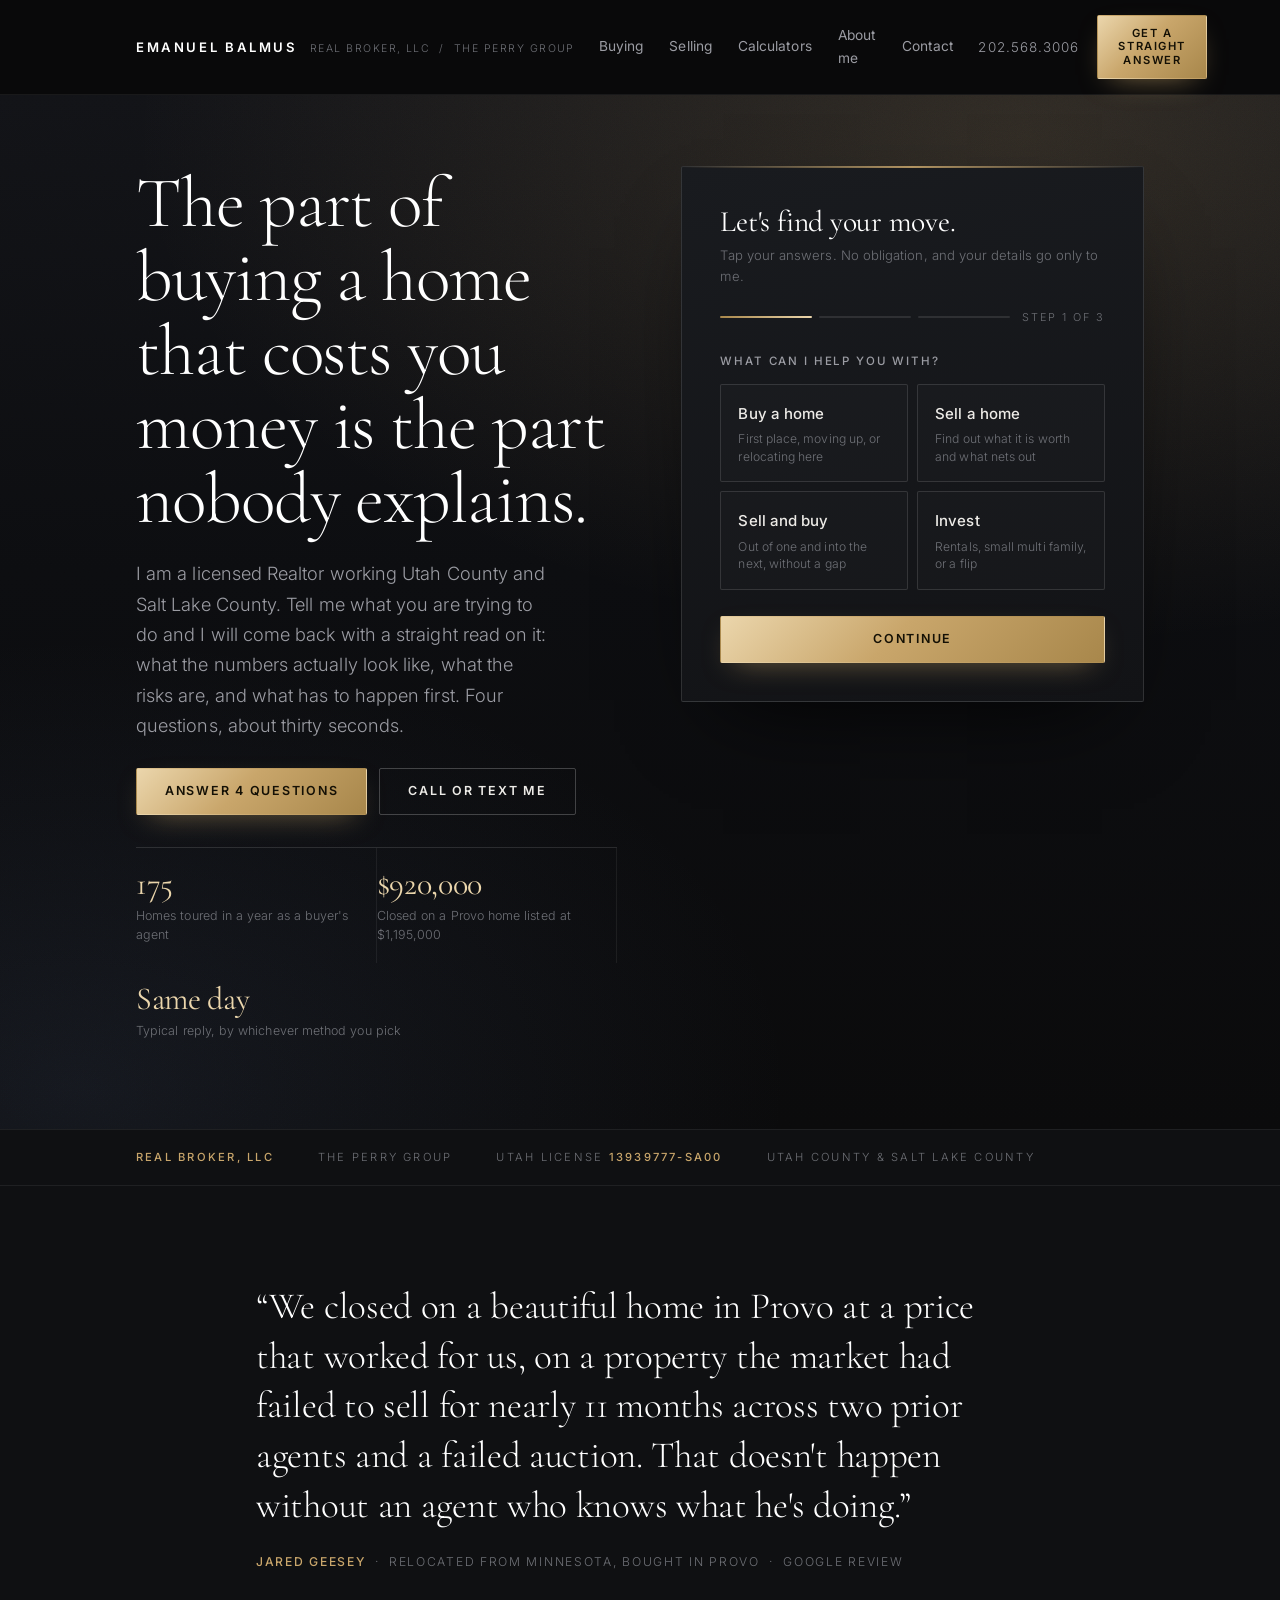
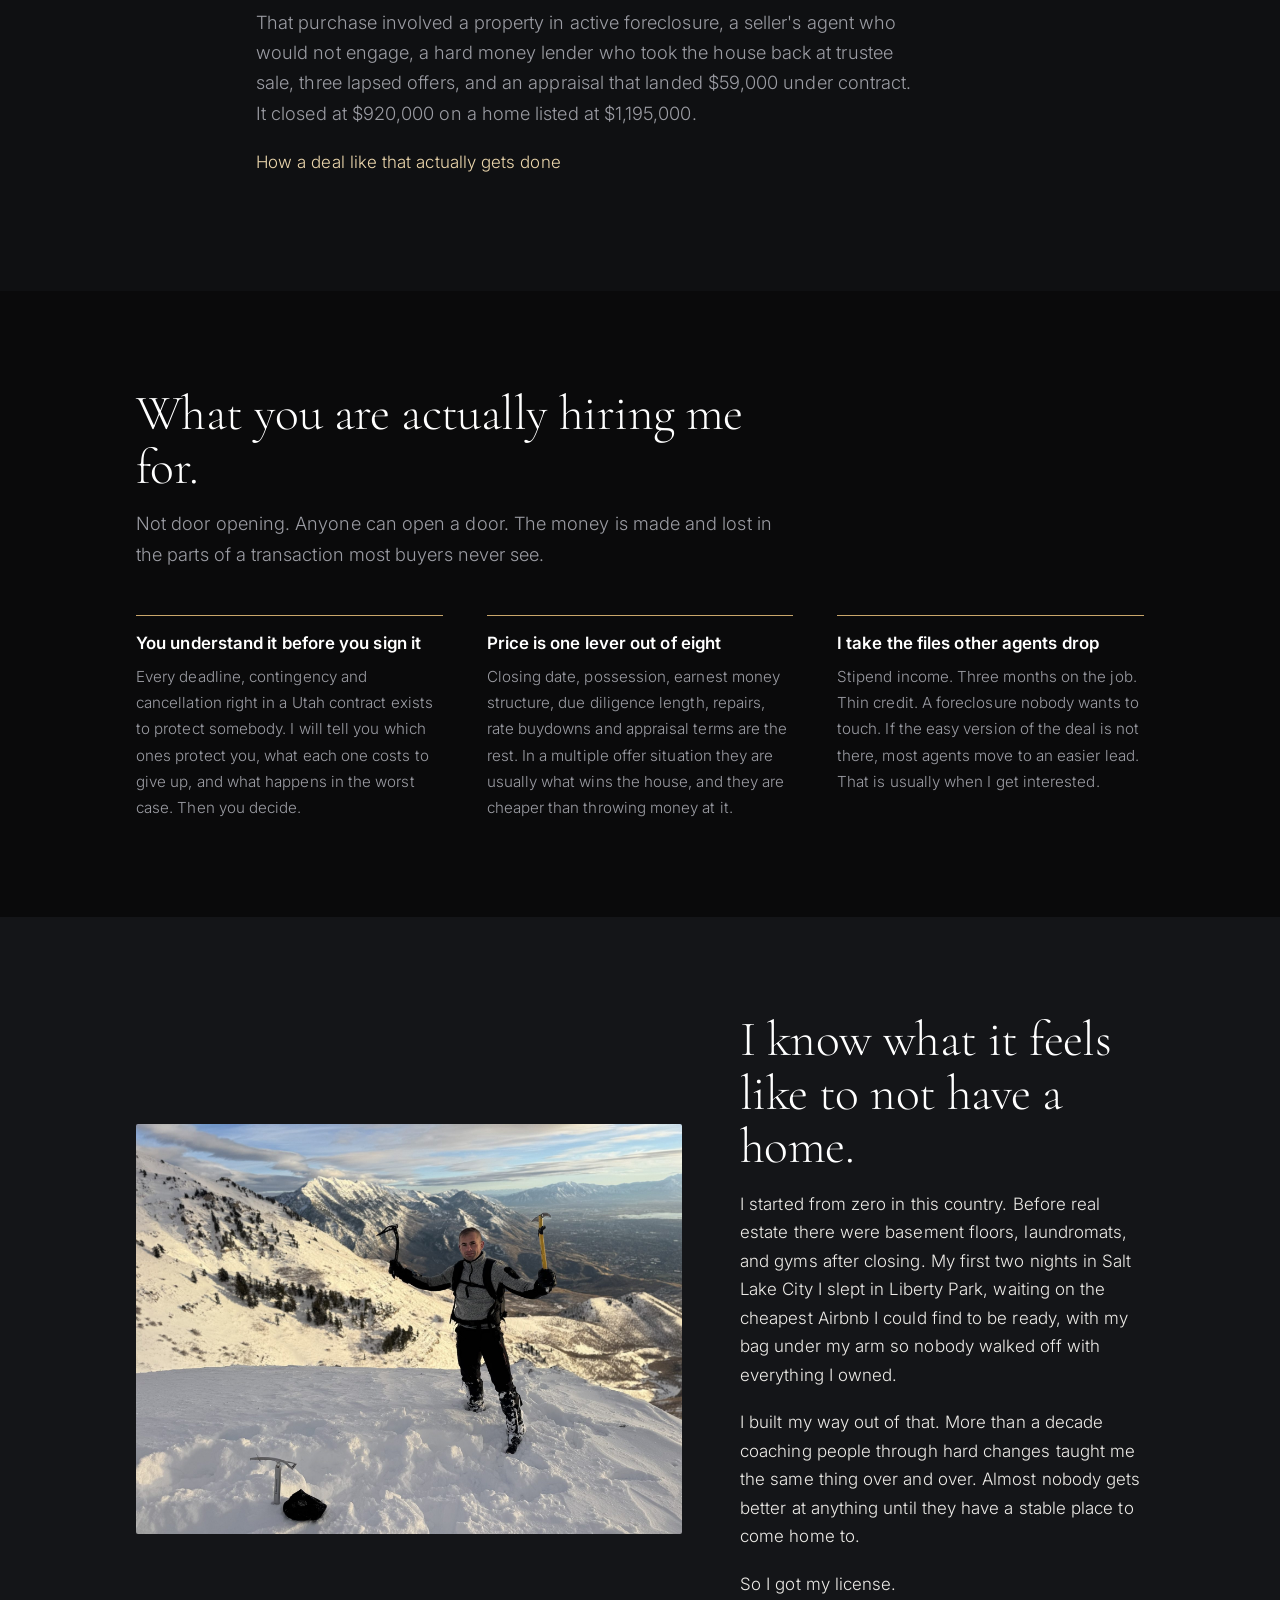
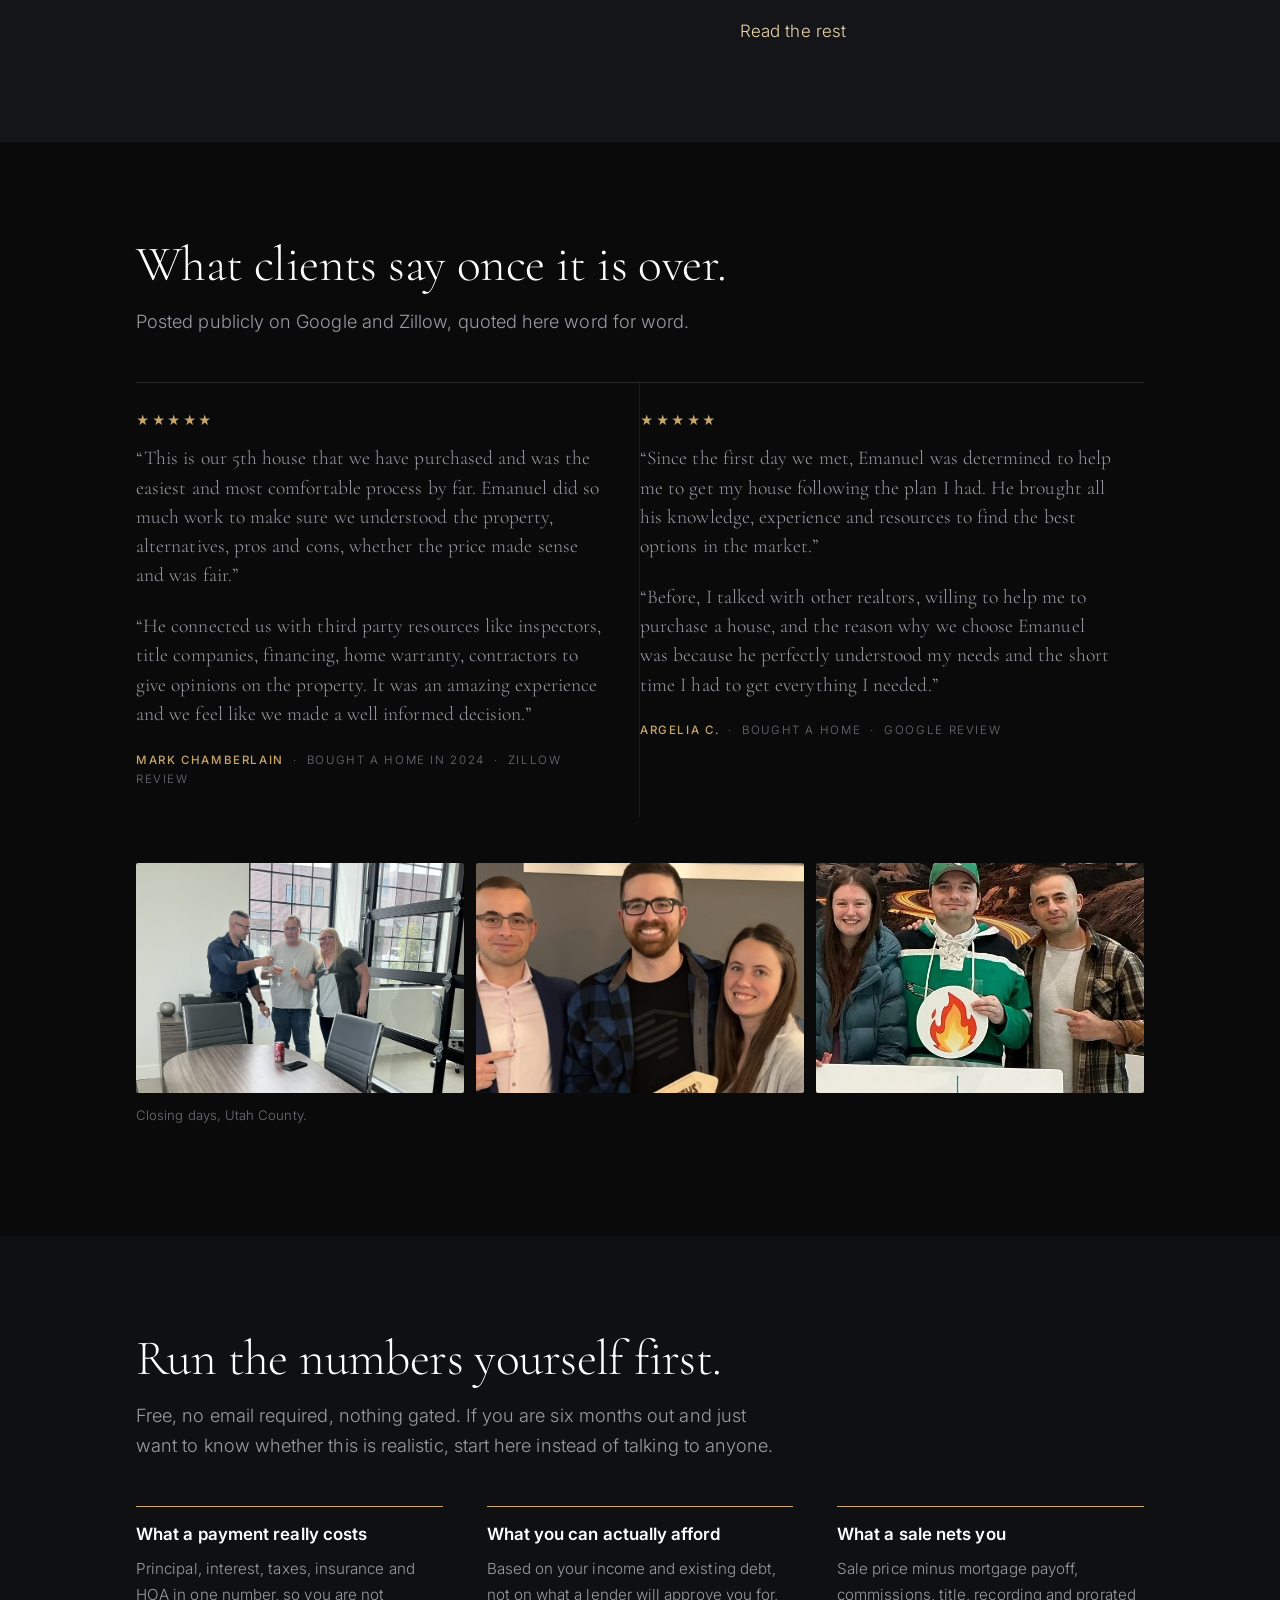
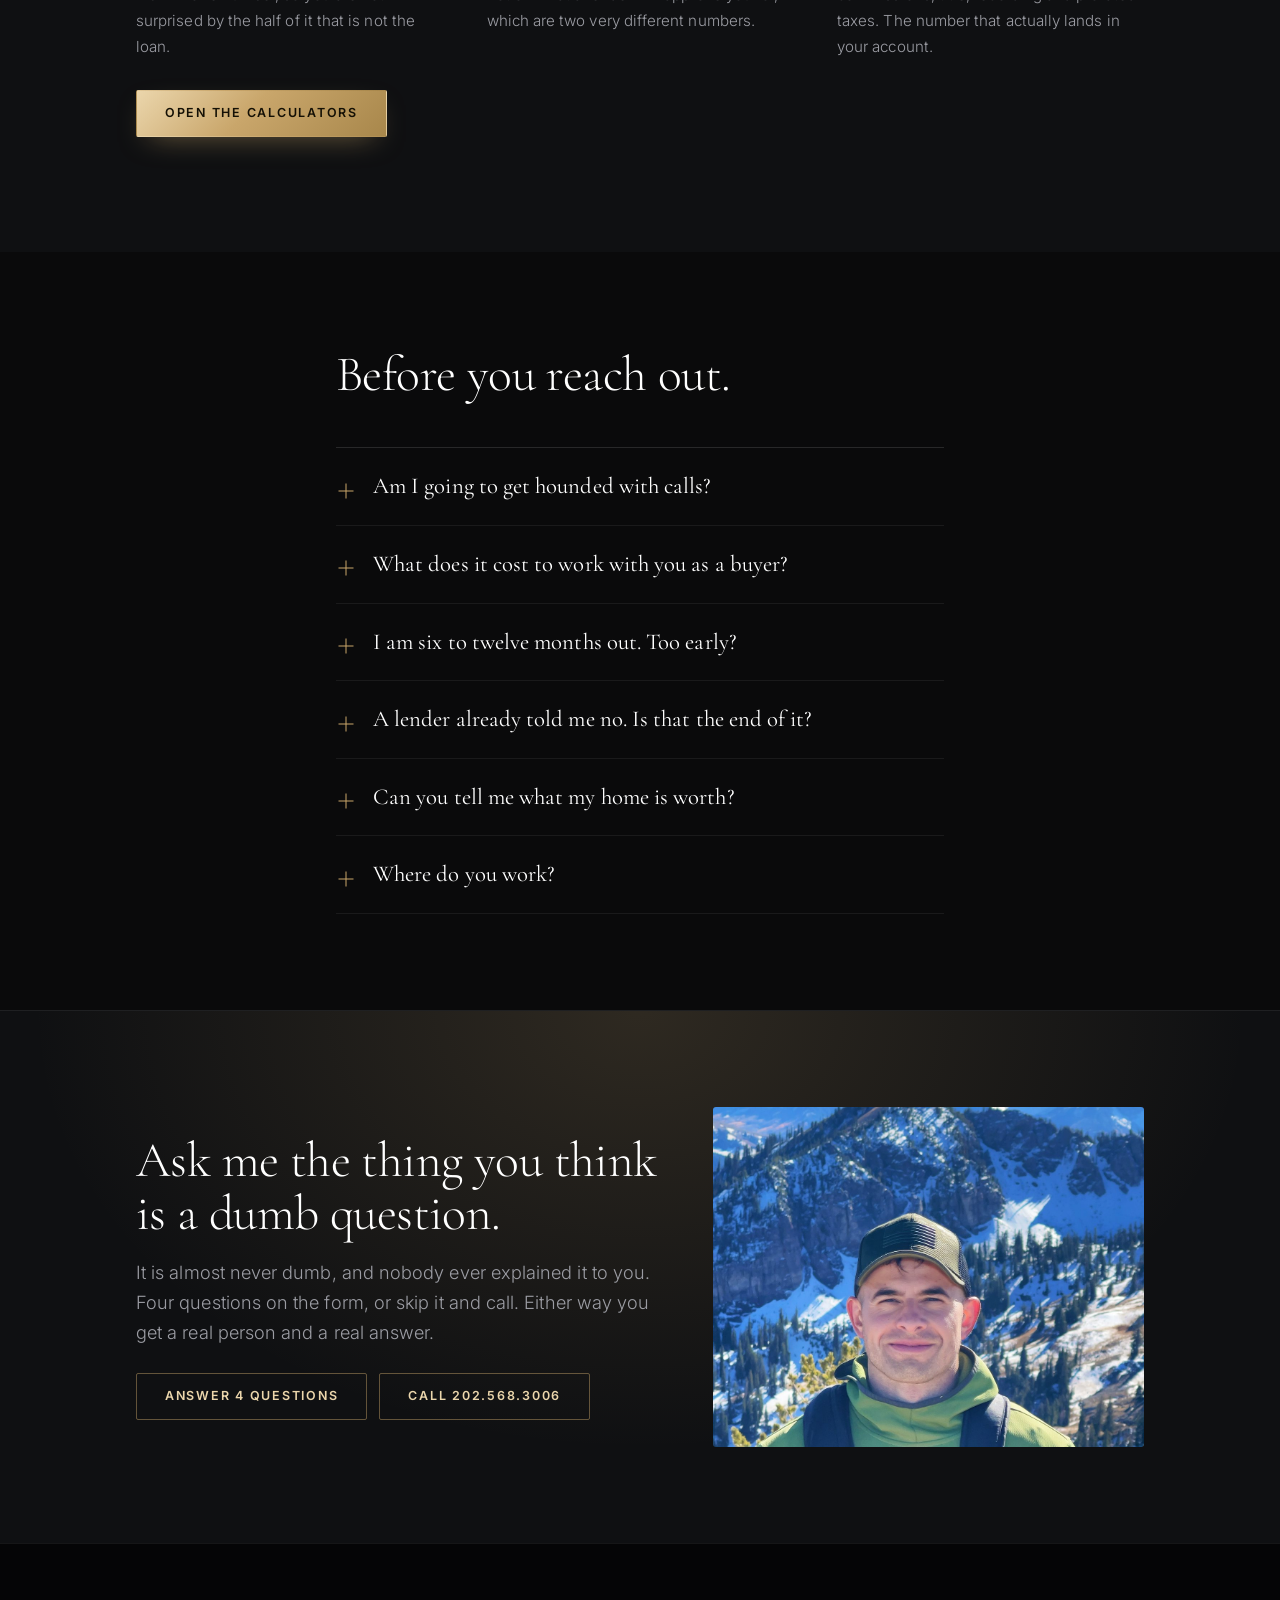
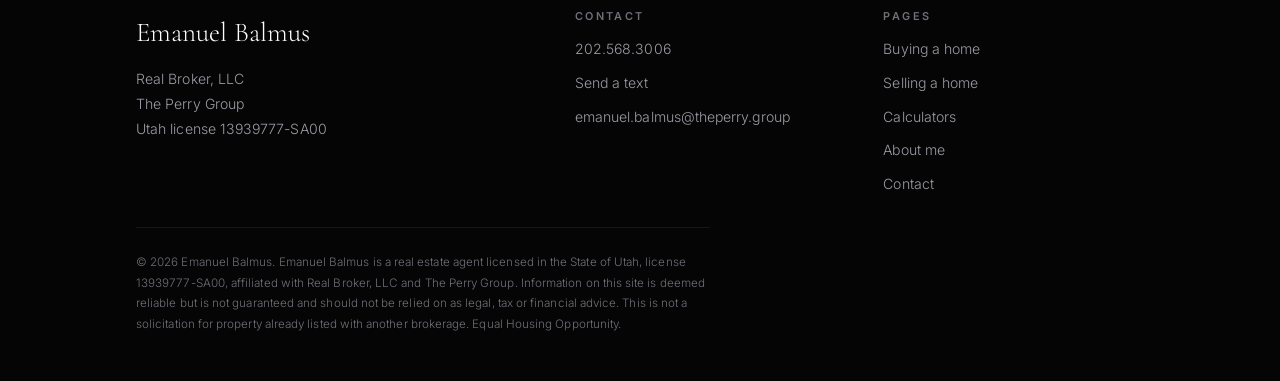
==== index.html @ 5cc8d737 "Add files via upload" ====
<!DOCTYPE html>
<html lang="en" class="no-js">
<head>
<meta charset="utf-8">
<meta name="viewport" content="width=device-width, initial-scale=1, viewport-fit=cover">
<title>Emanuel Balmus | Realtor in Utah County &amp; Salt Lake County</title>
<meta name="description" content="Emanuel Balmus is a licensed Utah Realtor with Real Broker, LLC and The Perry Group. Straight answers on what your move actually costs, before you commit to anything.">
<meta name="theme-color" content="#0A0A0B">
<meta name="robots" content="index, follow">

<meta property="og:type" content="website">
<meta property="og:title" content="Emanuel Balmus | Realtor in Utah County &amp; Salt Lake County">
<meta property="og:description" content="The part of buying a home that costs you money is the part nobody explains. Let's fix that first.">
<meta property="og:image" content="images/hero-wide.jpg">
<meta property="og:site_name" content="Emanuel Balmus, Real Broker LLC">

<link rel="preconnect" href="https://fonts.googleapis.com">
<link rel="preconnect" href="https://fonts.gstatic.com" crossorigin>
<link href="https://fonts.googleapis.com/css2?family=Cormorant+Garamond:wght@300;400;500;600&family=Inter:wght@300;400;500;600;700&display=swap" rel="stylesheet">
<link rel="stylesheet" href="assets/site.css">
<link rel="icon" href="data:image/svg+xml,%3Csvg xmlns='http://www.w3.org/2000/svg' viewBox='0 0 64 64'%3E%3Crect width='64' height='64' fill='%230A0A0B'/%3E%3Ctext x='32' y='44' font-family='Georgia,serif' font-size='32' fill='%23C9A66B' text-anchor='middle'%3EEB%3C/text%3E%3C/svg%3E">
</head>

<body>
<a class="skip" href="#main">Skip to content</a>

<!-- ============================ HEADER ============================ -->
<header class="site-head">
  <div class="wrap head-in">
    <a class="mark" href="index.html">
      <span class="mark-name">Emanuel Balmus</span>
      <span class="mark-sub">Real Broker, LLC &nbsp;/&nbsp; The Perry Group</span>
    </a>

    <nav class="nav-links" id="navLinks" aria-label="Main">
      <a href="buyers.html">Buying</a>
      <a href="sellers.html">Selling</a>
      <a href="tools.html">Calculators</a>
      <a href="story.html">About me</a>
      <a href="contact.html">Contact</a>
    </nav>

    <div class="head-cta">
      <a class="head-tel" href="tel:+12025683006">202.568.3006</a>
      <a class="btn btn-solid" href="#form">Get a straight answer</a>
      <button class="menu-btn" id="menuBtn" aria-expanded="false" aria-controls="navLinks">Menu</button>
    </div>
  </div>
</header>

<main id="main">

<!-- ============================ HERO ============================ -->
<section class="band hero">
  <div class="wrap hero-grid">

    <div class="hero-copy">
      <h1 class="d1">The part of buying a home that costs you money is the part nobody explains.</h1>
      <p class="lede">
        I am a licensed Realtor working Utah County and Salt Lake County. Tell me what you
        are trying to do and I will come back with a straight read on it: what the numbers
        actually look like, what the risks are, and what has to happen first. Four questions,
        about thirty seconds.
      </p>
      <div class="hero-actions">
        <a class="btn btn-solid" href="#form">Answer 4 questions</a>
        <a class="btn btn-line" href="tel:+12025683006">Call or text me</a>
      </div>

      <div class="facts">
        <div class="fact">
          <b>175</b>
          <span>Homes toured in a year as a buyer's agent</span>
        </div>
        <div class="fact">
          <b>$920,000</b>
          <span>Closed on a Provo home listed at $1,195,000</span>
        </div>
        <div class="fact">
          <b>Same day</b>
          <span>Typical reply, by whichever method you pick</span>
        </div>
      </div>
    </div>

    <!-- ============ LEAD FORM ============ -->
    <div class="formcard" id="formCard">
      <a id="form" style="position:relative;top:-90px;display:block;height:0;" aria-hidden="true"></a>

      <div class="done" id="formDone" role="status" aria-live="polite">
        <h2 class="d3">Got it. Talk soon.</h2>
        <p>Your answers are in my inbox. I will come back to you personally, usually the
          same day. If you want to move faster than that, call or text me right now.</p>
        <div class="done-links">
          <a class="btn btn-solid" href="tel:+12025683006">Call 202.568.3006</a>
          <a class="btn btn-line" href="sms:+12025683006">Send a text</a>
        </div>
      </div>

      <div class="live" id="formLive">
        <h2>Let's find your move.</h2>
        <p class="small">Tap your answers. No obligation, and your details go only to me.</p>

        <div class="prog" aria-hidden="true">
          <i class="on"></i><i></i><i></i>
          <span id="stepLabel">Step 1 of 3</span>
        </div>

        <form id="leadForm" action="https://formspree.io/f/myegqzlp" method="POST" novalidate>
          <input type="hidden" name="_subject" id="subjField" value="New website lead">
          <input type="text" name="_gotcha" class="hp" tabindex="-1" autocomplete="off" aria-hidden="true">
          <input type="hidden" name="Page Source" id="srcField" value="">
          <input type="hidden" name="Campaign" id="utmField" value="">

          <!-- STEP 1 -->
          <section class="step on" data-step="1" aria-label="Step 1, what you need">
            <div class="fgroup">
              <span class="flabel" id="lbl-intent">What can I help you with?</span>
              <div class="tiles" role="radiogroup" aria-labelledby="lbl-intent">
                <input type="radio" name="Looking To" id="i1" value="Buy a home" data-branch="buy" required>
                <label class="tile" for="i1"><b>Buy a home</b><span>First place, moving up, or relocating here</span></label>

                <input type="radio" name="Looking To" id="i2" value="Sell a home" data-branch="sell">
                <label class="tile" for="i2"><b>Sell a home</b><span>Find out what it is worth and what nets out</span></label>

                <input type="radio" name="Looking To" id="i3" value="Sell and buy" data-branch="buy sell">
                <label class="tile" for="i3"><b>Sell and buy</b><span>Out of one and into the next, without a gap</span></label>

                <input type="radio" name="Looking To" id="i4" value="Invest" data-branch="invest">
                <label class="tile" for="i4"><b>Invest</b><span>Rentals, small multi family, or a flip</span></label>
              </div>
              <p class="err" id="err1">Pick one so I know where to start.</p>
            </div>
            <div class="step-nav">
              <button type="button" class="btn btn-solid" data-next="2">Continue</button>
            </div>
          </section>

          <!-- STEP 2 -->
          <section class="step" data-step="2" aria-label="Step 2, details">

            <div class="branch" data-branch="buy">
              <p class="branch-head">Your purchase</p>
              <div class="fgroup">
                <span class="flabel" id="lbl-price">Price range you are shopping</span>
                <div class="chips" role="radiogroup" aria-labelledby="lbl-price">
                  <input type="radio" name="Price Range" id="p1" value="Under $450K"><label class="chip" for="p1">Under $450K</label>
                  <input type="radio" name="Price Range" id="p2" value="$450K to $650K"><label class="chip" for="p2">$450K to $650K</label>
                  <input type="radio" name="Price Range" id="p3" value="$650K to $900K"><label class="chip" for="p3">$650K to $900K</label>
                  <input type="radio" name="Price Range" id="p4" value="$900K to $1.3M"><label class="chip" for="p4">$900K to $1.3M</label>
                  <input type="radio" name="Price Range" id="p5" value="$1.3M plus"><label class="chip" for="p5">$1.3M and up</label>
                  <input type="radio" name="Price Range" id="p6" value="Still figuring it out"><label class="chip" for="p6">Still figuring it out</label>
                </div>
              </div>
              <div class="fgroup">
                <span class="flabel" id="lbl-area">Where are you looking? <span class="opt">(pick any)</span></span>
                <div class="chips" role="group" aria-labelledby="lbl-area">
                  <input type="checkbox" name="Areas" id="a1" value="Utah County"><label class="chip" for="a1">Utah County</label>
                  <input type="checkbox" name="Areas" id="a2" value="Salt Lake County"><label class="chip" for="a2">Salt Lake County</label>
                  <input type="checkbox" name="Areas" id="a3" value="Somewhere else in Utah"><label class="chip" for="a3">Elsewhere in Utah</label>
                  <input type="checkbox" name="Areas" id="a4" value="Relocating from out of state"><label class="chip" for="a4">Moving from out of state</label>
                  <input type="checkbox" name="Areas" id="a5" value="Open to suggestions"><label class="chip" for="a5">Open to suggestions</label>
                </div>
              </div>
              <div class="fgroup">
                <span class="flabel" id="lbl-fin">Where are you at with financing?</span>
                <div class="chips" role="radiogroup" aria-labelledby="lbl-fin">
                  <input type="radio" name="Financing" id="f1" value="Paying cash"><label class="chip" for="f1">Paying cash</label>
                  <input type="radio" name="Financing" id="f2" value="Pre-approved"><label class="chip" for="f2">Pre-approved</label>
                  <input type="radio" name="Financing" id="f3" value="Talking to a lender"><label class="chip" for="f3">Talking to a lender</label>
                  <input type="radio" name="Financing" id="f4" value="Need a lender introduction"><label class="chip" for="f4">Need a lender intro</label>
                  <input type="radio" name="Financing" id="f5" value="Been turned down before"><label class="chip" for="f5">Been turned down before</label>
                  <input type="radio" name="Financing" id="f6" value="Just starting to look"><label class="chip" for="f6">Just starting</label>
                </div>
              </div>
            </div>

            <div class="branch" data-branch="sell">
              <p class="branch-head">Your sale</p>
              <div class="fgroup">
                <span class="flabel" id="lbl-sarea">Where is the property?</span>
                <div class="chips" role="radiogroup" aria-labelledby="lbl-sarea">
                  <input type="radio" name="Property Area" id="s1" value="Utah County"><label class="chip" for="s1">Utah County</label>
                  <input type="radio" name="Property Area" id="s2" value="Salt Lake County"><label class="chip" for="s2">Salt Lake County</label>
                  <input type="radio" name="Property Area" id="s3" value="Somewhere else in Utah"><label class="chip" for="s3">Elsewhere in Utah</label>
                </div>
              </div>
              <div class="fgroup">
                <span class="flabel" id="lbl-type">Property type</span>
                <div class="chips" role="radiogroup" aria-labelledby="lbl-type">
                  <input type="radio" name="Property Type" id="t1" value="Single family"><label class="chip" for="t1">Single family</label>
                  <input type="radio" name="Property Type" id="t2" value="Townhome"><label class="chip" for="t2">Townhome</label>
                  <input type="radio" name="Property Type" id="t3" value="Condo"><label class="chip" for="t3">Condo</label>
                  <input type="radio" name="Property Type" id="t4" value="Multi family"><label class="chip" for="t4">Multi family</label>
                  <input type="radio" name="Property Type" id="t5" value="Land"><label class="chip" for="t5">Land</label>
                </div>
              </div>
              <div class="fgroup">
                <label class="flabel" for="addr">Street address <span class="opt">(optional, gets you a far more accurate number)</span></label>
                <input class="inp" type="text" id="addr" name="Property Address" placeholder="123 E Center St, Provo, UT" autocomplete="street-address">
              </div>
            </div>

            <div class="branch" data-branch="invest">
              <p class="branch-head">Your criteria</p>
              <div class="fgroup">
                <span class="flabel" id="lbl-strat">What kind of deal are you after?</span>
                <div class="chips" role="radiogroup" aria-labelledby="lbl-strat">
                  <input type="radio" name="Strategy" id="v1" value="Long term rental"><label class="chip" for="v1">Long term rental</label>
                  <input type="radio" name="Strategy" id="v2" value="Short term rental"><label class="chip" for="v2">Short term rental</label>
                  <input type="radio" name="Strategy" id="v3" value="Small multi family"><label class="chip" for="v3">Small multi family</label>
                  <input type="radio" name="Strategy" id="v4" value="Fix and flip"><label class="chip" for="v4">Fix and flip</label>
                  <input type="radio" name="Strategy" id="v5" value="House hack"><label class="chip" for="v5">House hack</label>
                  <input type="radio" name="Strategy" id="v6" value="Open to the right numbers"><label class="chip" for="v6">Open to the numbers</label>
                </div>
              </div>
              <div class="fgroup">
                <span class="flabel" id="lbl-cap">Capital you are working with</span>
                <div class="chips" role="radiogroup" aria-labelledby="lbl-cap">
                  <input type="radio" name="Capital" id="c1" value="Under $100K"><label class="chip" for="c1">Under $100K</label>
                  <input type="radio" name="Capital" id="c2" value="$100K to $250K"><label class="chip" for="c2">$100K to $250K</label>
                  <input type="radio" name="Capital" id="c3" value="$250K to $500K"><label class="chip" for="c3">$250K to $500K</label>
                  <input type="radio" name="Capital" id="c4" value="$500K plus"><label class="chip" for="c4">$500K and up</label>
                  <input type="radio" name="Capital" id="c5" value="Prefer to discuss"><label class="chip" for="c5">Prefer to discuss</label>
                </div>
              </div>
            </div>

            <div class="fgroup">
              <span class="flabel" id="lbl-time">How soon do you want this done?</span>
              <div class="chips" role="radiogroup" aria-labelledby="lbl-time">
                <input type="radio" name="Timeline" id="w1" value="ASAP, next 30 days"><label class="chip" for="w1">As soon as possible</label>
                <input type="radio" name="Timeline" id="w2" value="1 to 3 months"><label class="chip" for="w2">1 to 3 months</label>
                <input type="radio" name="Timeline" id="w3" value="3 to 6 months"><label class="chip" for="w3">3 to 6 months</label>
                <input type="radio" name="Timeline" id="w4" value="6 to 12 months"><label class="chip" for="w4">6 to 12 months</label>
                <input type="radio" name="Timeline" id="w5" value="Just researching for now"><label class="chip" for="w5">Just researching</label>
              </div>
              <p class="err" id="err2">Give me a rough timeline so I send the right thing.</p>
            </div>

            <div class="step-nav">
              <button type="button" class="back" data-back="1">Back</button>
              <button type="button" class="btn btn-solid" data-next="3">Continue</button>
            </div>
          </section>

          <!-- STEP 3 -->
          <section class="step" data-step="3" aria-label="Step 3, how to reach you">
            <div class="fgroup">
              <div class="grid2">
                <div>
                  <label class="flabel" for="fname">First name</label>
                  <input class="inp" type="text" id="fname" name="First Name" autocomplete="given-name" required>
                </div>
                <div>
                  <label class="flabel" for="lname">Last name</label>
                  <input class="inp" type="text" id="lname" name="Last Name" autocomplete="family-name">
                </div>
              </div>
            </div>
            <div class="fgroup">
              <div class="grid2">
                <div>
                  <label class="flabel" for="phone">Phone</label>
                  <input class="inp" type="tel" id="phone" name="Phone" placeholder="(801) 555-0134" autocomplete="tel" inputmode="tel" required>
                </div>
                <div>
                  <label class="flabel" for="email">Email</label>
                  <input class="inp" type="email" id="email" name="Email" placeholder="you@email.com" autocomplete="email" inputmode="email" required>
                </div>
              </div>
              <p class="err" id="err3">I need a name, a working phone number, and a valid email.</p>
            </div>
            <div class="fgroup">
              <span class="flabel" id="lbl-reach">Best way to reach you</span>
              <div class="chips" role="radiogroup" aria-labelledby="lbl-reach">
                <input type="radio" name="Best Contact Method" id="r1" value="Text" checked><label class="chip" for="r1">Text</label>
                <input type="radio" name="Best Contact Method" id="r2" value="Call"><label class="chip" for="r2">Call</label>
                <input type="radio" name="Best Contact Method" id="r3" value="Email"><label class="chip" for="r3">Email</label>
              </div>
            </div>
            <div class="fgroup">
              <label class="flabel" for="notes">Anything I should know? <span class="opt">(optional)</span></label>
              <textarea class="inp" id="notes" name="Notes" rows="3" placeholder="Lease ends in October, need a yard for two dogs, been turned down by two lenders already..."></textarea>
            </div>
            <div class="step-nav">
              <button type="button" class="back" data-back="2">Back</button>
              <button type="submit" class="btn btn-solid" id="submitBtn">Send it over</button>
            </div>
            <p class="err" id="errSend">That did not send. Please call or text 202.568.3006 and I will take care of it.</p>
            <p class="fineprint">Your information comes straight to me. I do not sell it, share it, or
              add you to a drip campaign you did not ask for.</p>
          </section>
        </form>
      </div>
    </div>

  </div>
</section>

<!-- ============================ CREDENTIAL STRIP ============================ -->
<div class="strip">
  <div class="wrap strip-in">
    <span><b>Real Broker, LLC</b></span>
    <span>The Perry Group</span>
    <span>Utah license <b>13939777-SA00</b></span>
    <span>Utah County &amp; Salt Lake County</span>
  </div>
</div>

<!-- ============================ LEAD REVIEW ============================ -->
<section class="band band-wash">
  <div class="wrap pull">
    <blockquote>
      “We closed on a beautiful home in Provo at a price that worked for us, on a property
      the market had failed to sell for nearly 11 months across two prior agents and a failed
      auction. That doesn't happen without an agent who knows what he's doing.”
    </blockquote>
    <cite>
      <b>Jared Geesey</b> &nbsp;·&nbsp; relocated from Minnesota, bought in Provo &nbsp;·&nbsp; Google review
    </cite>

    <p class="lede" style="margin-top:34px;max-width:60ch">
      That purchase involved a property in active foreclosure, a seller's agent who would not
      engage, a hard money lender who took the house back at trustee sale, three lapsed offers,
      and an appraisal that landed $59,000 under contract. It closed at $920,000 on a home
      listed at $1,195,000.
    </p>
    <p><a href="buyers.html">How a deal like that actually gets done</a></p>
  </div>
</section>

<!-- ============================ WHAT I DO ============================ -->
<section class="band">
  <div class="wrap">
    <div class="sec-head">
      <h2 class="d2">What you are actually hiring me for.</h2>
      <p class="lede">Not door opening. Anyone can open a door. The money is made and lost in the
        parts of a transaction most buyers never see.</p>
    </div>

    <div class="cols">
      <div class="col col-rule">
        <h3>You understand it before you sign it</h3>
        <p>Every deadline, contingency and cancellation right in a Utah contract exists to protect
          somebody. I will tell you which ones protect you, what each one costs to give up, and
          what happens in the worst case. Then you decide.</p>
      </div>
      <div class="col col-rule">
        <h3>Price is one lever out of eight</h3>
        <p>Closing date, possession, earnest money structure, due diligence length, repairs,
          rate buydowns and appraisal terms are the rest. In a multiple offer situation they are
          usually what wins the house, and they are cheaper than throwing money at it.</p>
      </div>
      <div class="col col-rule">
        <h3>I take the files other agents drop</h3>
        <p>Stipend income. Three months on the job. Thin credit. A foreclosure nobody wants to
          touch. If the easy version of the deal is not there, most agents move to an easier
          lead. That is usually when I get interested.</p>
      </div>
    </div>
  </div>
</section>

<!-- ============================ STORY TEASER ============================ -->
<section class="band band-paper2">
  <div class="wrap split split-wide">
    <img src="images/summit.jpg" width="2000" height="1500"
         alt="Emanuel Balmus on a snow covered summit above the Salt Lake Valley at sunrise">
    <div>
      <h2 class="d2" style="margin-bottom:16px">I know what it feels like to not have a home.</h2>
      <p>I started from zero in this country. Before real estate there were basement floors,
        laundromats, and gyms after closing. My first two nights in Salt Lake City I slept in
        Liberty Park, waiting on the cheapest Airbnb I could find to be ready, with my bag under
        my arm so nobody walked off with everything I owned.</p>
      <p>I built my way out of that. More than a decade coaching people through hard changes taught
        me the same thing over and over. Almost nobody gets better at anything until they have a
        stable place to come home to.</p>
      <p>So I got my license.</p>
      <p style="margin-bottom:0"><a href="story.html">Read the rest</a></p>
    </div>
  </div>
</section>

<!-- ============================ MORE REVIEWS ============================ -->
<section class="band">
  <div class="wrap">
    <div class="sec-head">
      <h2 class="d2">What clients say once it is over.</h2>
      <p class="lede">Posted publicly on Google and Zillow, quoted here word for word.</p>
    </div>

    <div class="reviews">
      <div class="review">
        <p class="stars" aria-label="Five out of five">★★★★★</p>
        <p>“This is our 5th house that we have purchased and was the easiest and most comfortable
          process by far. Emanuel did so much work to make sure we understood the property,
          alternatives, pros and cons, whether the price made sense and was fair.”</p>
        <p>“He connected us with third party resources like inspectors, title companies, financing,
          home warranty, contractors to give opinions on the property. It was an amazing experience
          and we feel like we made a well informed decision.”</p>
        <cite><b>Mark Chamberlain</b> &nbsp;·&nbsp; bought a home in 2024 &nbsp;·&nbsp; Zillow review</cite>
      </div>

      <div class="review">
        <p class="stars" aria-label="Five out of five">★★★★★</p>
        <p>“Since the first day we met, Emanuel was determined to help me to get my house following
          the plan I had. He brought all his knowledge, experience and resources to find the best
          options in the market.”</p>
        <p>“Before, I talked with other realtors, willing to help me to purchase a house, and the
          reason why we choose Emanuel was because he perfectly understood my needs and the short
          time I had to get everything I needed.”</p>
        <cite><b>Argelia C.</b> &nbsp;·&nbsp; bought a home &nbsp;·&nbsp; Google review</cite>
      </div>
    </div>

    <div class="photo-row" style="margin-top:46px">
      <figure>
        <img src="images/closing-toast.jpg" width="1600" height="1650"
             alt="Emanuel toasting with two clients at a closing table">
      </figure>
      <figure>
        <img src="images/closing-c.jpg" width="1400" height="622"
             alt="Emanuel with a couple on their closing day">
      </figure>
      <figure>
        <img src="images/closing-a.jpg" width="1200" height="528"
             alt="Emanuel with two clients celebrating a new home">
      </figure>
    </div>
    <p class="small" style="margin-top:12px">Closing days, Utah County.</p>
  </div>
</section>

<!-- ============================ TOOLS ============================ -->
<section class="band band-wash">
  <div class="wrap">
    <div class="sec-head">
      <h2 class="d2">Run the numbers yourself first.</h2>
      <p class="lede">Free, no email required, nothing gated. If you are six months out and just
        want to know whether this is realistic, start here instead of talking to anyone.</p>
    </div>
    <div class="cols">
      <div class="col col-rule">
        <h3>What a payment really costs</h3>
        <p>Principal, interest, taxes, insurance and HOA in one number, so you are not surprised
          by the half of it that is not the loan.</p>
      </div>
      <div class="col col-rule">
        <h3>What you can actually afford</h3>
        <p>Based on your income and existing debt, not on what a lender will approve you for,
          which are two very different numbers.</p>
      </div>
      <div class="col col-rule">
        <h3>What a sale nets you</h3>
        <p>Sale price minus mortgage payoff, commissions, title, recording and prorated taxes.
          The number that actually lands in your account.</p>
      </div>
    </div>
    <p style="margin-top:30px"><a class="btn btn-solid" href="tools.html">Open the calculators</a></p>
  </div>
</section>

<!-- ============================ FAQ ============================ -->
<section class="band">
  <div class="wrap narrow">
    <div class="sec-head">
      <h2 class="d2">Before you reach out.</h2>
    </div>

    <div class="discl">
      <details>
        <summary><span class="sign" aria-hidden="true"></span>Am I going to get hounded with calls?</summary>
        <div class="answer">
          <p>No. You tell me how you want to be contacted and I use that. One good conversation
            beats fifteen bad ones, and if the timing is not right I will say so and check back
            when you ask me to.</p>
        </div>
      </details>
      <details>
        <summary><span class="sign" aria-hidden="true"></span>What does it cost to work with you as a buyer?</summary>
        <div class="answer">
          <p>We go over compensation in writing before you tour a single home, so nothing is a
            surprise later. In many cases the seller side contributes toward it. I will walk you
            through exactly how it works for your situation before you commit to anything.</p>
        </div>
      </details>
      <details>
        <summary><span class="sign" aria-hidden="true"></span>I am six to twelve months out. Too early?</summary>
        <div class="answer">
          <p>That is the best time to start. The people who do well here are the ones who prepped
            early: credit cleaned up, lender conversation had, alerts running, and a clear idea of
            what they are looking for before anything good hits the market.</p>
          <p>Reach out now and coast later. There is nothing to buy and nothing to sign.</p>
        </div>
      </details>
      <details>
        <summary><span class="sign" aria-hidden="true"></span>A lender already told me no. Is that the end of it?</summary>
        <div class="answer">
          <p>Not always. I have had clients turned down by a credit union, a national lender, a
            local lender and several investors who still closed, because somebody was finally
            willing to underwrite the whole picture instead of one line on a form.</p>
          <p>Sometimes the answer really is not yet, and I will tell you that plainly rather than
            waste your time. But one no is not the same as the answer.</p>
        </div>
      </details>
      <details>
        <summary><span class="sign" aria-hidden="true"></span>Can you tell me what my home is worth?</summary>
        <div class="answer">
          <p>Yes, and not a Zestimate. I will pull the real comparable sales, factor in your
            finishes and location, and give you a realistic range plus what you would actually
            net after costs. No charge, and no obligation to list with me or anyone.</p>
        </div>
      </details>
      <details>
        <summary><span class="sign" aria-hidden="true"></span>Where do you work?</summary>
        <div class="answer">
          <p>Utah County and Salt Lake County. If your move is somewhere else in Utah or out of
            state, tell me anyway. I will connect you with a vetted agent in that market and stay
            involved enough to make sure you are looked after.</p>
        </div>
      </details>
    </div>
  </div>
</section>

<!-- ============================ FINAL CTA ============================ -->
<section class="band band-ink">
  <div class="wrap cta-block">
    <div>
      <h2 class="d2" style="margin-bottom:16px">Ask me the thing you think is a dumb question.</h2>
      <p class="lede" style="margin-bottom:0">It is almost never dumb, and nobody ever explained it
        to you. Four questions on the form, or skip it and call. Either way you get a real person
        and a real answer.</p>
      <div class="cta-actions">
        <a class="btn btn-pale" href="#form">Answer 4 questions</a>
        <a class="btn btn-pale" href="tel:+12025683006">Call 202.568.3006</a>
      </div>
    </div>
    <figure style="margin:0">
      <img src="images/portrait-casual.jpg" width="1200" height="947" style="border-radius:3px"
           alt="Emanuel Balmus outdoors in the Wasatch mountains">
    </figure>
  </div>
</section>

</main>

<!-- ============================ FOOTER ============================ -->
<footer class="site-foot">
  <div class="wrap">
    <div class="foot-grid">
      <div>
        <div class="foot-name">Emanuel Balmus</div>
        <p style="margin:0;line-height:1.8">
          Real Broker, LLC<br>
          The Perry Group<br>
          Utah license 13939777-SA00
        </p>
      </div>
      <div>
        <h3>Contact</h3>
        <ul class="foot-list">
          <li><a href="tel:+12025683006">202.568.3006</a></li>
          <li><a href="sms:+12025683006">Send a text</a></li>
          <li><a href="mailto:emanuel.balmus@theperry.group">emanuel.balmus@theperry.group</a></li>
        </ul>
      </div>
      <div>
        <h3>Pages</h3>
        <ul class="foot-list">
          <li><a href="buyers.html">Buying a home</a></li>
          <li><a href="sellers.html">Selling a home</a></li>
          <li><a href="tools.html">Calculators</a></li>
          <li><a href="story.html">About me</a></li>
          <li><a href="contact.html">Contact</a></li>
        </ul>
      </div>
    </div>

    <p class="foot-legal">
      &copy; <span class="yr">2026</span> Emanuel Balmus. Emanuel Balmus is a real estate agent
      licensed in the State of Utah, license 13939777-SA00, affiliated with Real Broker, LLC and
      The Perry Group. Information on this site is deemed reliable but is not guaranteed and should
      not be relied on as legal, tax or financial advice. This is not a solicitation for property
      already listed with another brokerage. Equal Housing Opportunity.
    </p>
  </div>
</footer>

<script src="assets/site.js"></script>
</body>
</html>
---- assets/site.css ----
/* ===========================================================
   Emanuel Balmus — shared stylesheet (dark edition)
   Same class names as before, so every page works unchanged.
   Swap this one file and the whole site changes theme.
   =========================================================== */

@import url('https://fonts.googleapis.com/css2?family=Cormorant+Garamond:wght@300;400;500;600&family=Inter:wght@300;400;500;600;700&display=swap');

:root{
  /* Surfaces, darkest to lightest */
  --paper:#0A0A0B;
  --wash:#0F1012;
  --paper-2:#141518;
  --surface:#191B1F;

  /* Type */
  --ink:#EDEBE7;
  --graphite:#9B9CA3;
  --quiet:#6E7076;

  /* Lines */
  --rule:rgba(255,255,255,.12);
  --rule-soft:rgba(255,255,255,.065);

  /* Gold accent */
  --signal:#C9A66B;
  --signal-deep:#A8874B;
  --signal-hi:#EBD6AC;
  --signal-tint:rgba(201,166,107,.13);

  --flag:#E27E76;

  --serif:'Cormorant Garamond','Hoefler Text',Didot,Georgia,'Times New Roman',serif;
  --sans:'Inter',-apple-system,BlinkMacSystemFont,'Segoe UI',Roboto,Helvetica,Arial,sans-serif;

  --wrap:1120px;
  --narrow:720px;
  --pad:clamp(20px,5vw,56px);
  --ease:cubic-bezier(.22,.61,.36,1);

  color-scheme:dark;
}

*,*::before,*::after{box-sizing:border-box;}
html{-webkit-text-size-adjust:100%;scroll-behavior:smooth;}

body{
  margin:0;
  background:var(--paper);
  color:var(--ink);
  font-family:var(--sans);
  font-size:17px;
  line-height:1.68;
  font-weight:300;
  letter-spacing:.004em;
  -webkit-font-smoothing:antialiased;
  -moz-osx-font-smoothing:grayscale;
  overflow-x:hidden;
}

img{max-width:100%;height:auto;display:block;}
p{margin:0 0 1.1em;}
h1,h2,h3,h4{margin:0;font-weight:400;line-height:1.14;letter-spacing:-.008em;}
a{color:var(--signal-hi);text-decoration:none;}
a:hover{text-decoration:underline;text-underline-offset:3px;}
button,input,select,textarea{font:inherit;color:inherit;}
hr{border:0;border-top:1px solid var(--rule);margin:0;}
::selection{background:var(--signal);color:#0A0A0B;}
:focus-visible{outline:2px solid var(--signal);outline-offset:3px;border-radius:2px;}

.wrap{width:100%;max-width:var(--wrap);margin-inline:auto;padding-inline:var(--pad);}
.narrow{max-width:var(--narrow);}
.skip{position:absolute;left:-9999px;}
.skip:focus{left:12px;top:12px;background:var(--signal);color:#0A0A0B;padding:10px 16px;z-index:200;}

/* ---------- Type scale ---------- */
.d1{
  font-family:var(--serif);font-weight:300;
  font-size:clamp(2.6rem,6vw,4.5rem);line-height:1.03;letter-spacing:-.015em;color:#fff;
}
.d2{
  font-family:var(--serif);font-weight:300;
  font-size:clamp(2.05rem,4.2vw,3.1rem);line-height:1.08;letter-spacing:-.012em;color:#fff;
}
.d3{font-family:var(--serif);font-weight:400;font-size:clamp(1.5rem,2.4vw,1.95rem);line-height:1.18;color:#fff;}
.lede{font-size:clamp(1.02rem,1.5vw,1.14rem);color:var(--graphite);line-height:1.66;font-weight:300;}
.small{font-size:.82rem;line-height:1.55;color:var(--quiet);}
.kicker{
  font-size:.72rem;font-weight:500;letter-spacing:.24em;text-transform:uppercase;
  color:var(--signal);margin:0 0 16px;display:flex;align-items:center;gap:12px;
}
.kicker::before{content:"";width:26px;height:1px;background:var(--signal);opacity:.75;flex:none;}

/* ---------- Buttons ---------- */
.btn{
  display:inline-flex;align-items:center;justify-content:center;gap:9px;
  font-family:var(--sans);font-size:.78rem;font-weight:600;letter-spacing:.14em;text-transform:uppercase;
  padding:15px 28px;border:1px solid transparent;border-radius:2px;
  cursor:pointer;background:none;text-align:center;line-height:1.2;
  transition:all .3s var(--ease);
}
.btn:hover{text-decoration:none;}
.btn-solid{
  background:linear-gradient(135deg,var(--signal-hi),var(--signal) 45%,var(--signal-deep));
  color:#141005;box-shadow:0 10px 30px -14px rgba(201,166,107,.7);
}
.btn-solid:hover{filter:brightness(1.08);transform:translateY(-2px);box-shadow:0 16px 36px -14px rgba(201,166,107,.85);}
.btn-line{border-color:rgba(255,255,255,.22);color:var(--ink);}
.btn-line:hover{border-color:var(--signal);color:var(--signal-hi);background:var(--signal-tint);}
.btn-pale{border-color:rgba(201,166,107,.45);color:var(--signal-hi);}
.btn-pale:hover{border-color:var(--signal);background:var(--signal-tint);}
.btn[disabled]{opacity:.45;cursor:not-allowed;transform:none;}

/* ---------- Header ---------- */
.site-head{
  border-bottom:1px solid var(--rule-soft);
  background:rgba(10,10,11,.86);
  backdrop-filter:saturate(150%) blur(14px);
  -webkit-backdrop-filter:saturate(150%) blur(14px);
  position:sticky;top:0;z-index:80;
}
.head-in{display:flex;align-items:center;justify-content:space-between;gap:24px;padding-block:15px;}
.mark{display:flex;align-items:baseline;gap:12px;color:var(--ink);}
.mark:hover{text-decoration:none;}
.mark-name{
  font-size:.82rem;font-weight:600;letter-spacing:.2em;text-transform:uppercase;
  white-space:nowrap;color:#fff;
}
.mark-sub{font-size:.66rem;letter-spacing:.14em;text-transform:uppercase;color:var(--quiet);white-space:nowrap;}
.nav-links{display:flex;align-items:center;gap:26px;}
.nav-links a{
  font-size:.86rem;color:var(--graphite);padding-block:4px;
  border-bottom:1px solid transparent;font-weight:400;
}
.nav-links a:hover{color:var(--ink);text-decoration:none;border-bottom-color:var(--rule);}
.nav-links a[aria-current="page"]{color:var(--signal-hi);border-bottom-color:var(--signal);}
.head-cta{display:flex;align-items:center;gap:18px;}
.head-tel{font-size:.84rem;letter-spacing:.08em;color:var(--graphite);white-space:nowrap;}
.head-tel:hover{color:var(--signal-hi);}
.site-head .btn{padding:11px 20px;font-size:.7rem;}
.menu-btn{
  display:none;background:none;border:1px solid var(--rule);border-radius:2px;padding:9px 14px;
  font-size:.74rem;font-weight:600;letter-spacing:.12em;text-transform:uppercase;
  color:var(--ink);cursor:pointer;
}
@media(max-width:1000px){ .mark-sub{display:none;} .nav-links{gap:18px;} .head-tel{display:none;} }
@media(max-width:860px){
  .menu-btn{display:block;}
  .nav-links{
    display:none;position:absolute;left:0;right:0;top:100%;
    background:var(--paper);border-bottom:1px solid var(--rule);
    flex-direction:column;align-items:stretch;gap:0;padding:6px var(--pad) 18px;
  }
  .nav-links.open{display:flex;}
  .nav-links a{padding:14px 0;border-bottom:1px solid var(--rule-soft);font-size:.98rem;}
  .site-head .btn{display:none;}
}

/* ---------- Sections ---------- */
.band{padding-block:clamp(60px,7.5vw,104px);position:relative;}
.band-tight{padding-block:clamp(34px,4vw,52px);}
.band-wash{background:var(--wash);}
.band-paper2{background:var(--paper-2);}
.band + .band{border-top:1px solid var(--rule-soft);}
.band-wash + .band,.band + .band-wash,.band-ink + .band,.band + .band-paper2{border-top:0;}

/* Gold-lit closing band */
.band-ink{background:var(--wash);position:relative;overflow:hidden;}
.band-ink::before{
  content:"";position:absolute;inset:0;pointer-events:none;
  background:radial-gradient(72% 125% at 50% 0%,rgba(201,166,107,.17),transparent 66%);
}
.band-ink > .wrap{position:relative;z-index:1;}

.sec-head{max-width:640px;margin-bottom:clamp(30px,3.6vw,46px);}
.sec-head .d2{margin-bottom:14px;}

/* ---------- Hero ---------- */
.hero{padding-block:clamp(48px,5.5vw,82px);overflow:hidden;}
.hero::before{
  content:"";position:absolute;inset:0;z-index:0;pointer-events:none;
  background:
    radial-gradient(120% 85% at 80% 4%,rgba(201,166,107,.17),transparent 58%),
    radial-gradient(90% 70% at 6% 96%,rgba(94,116,160,.13),transparent 62%),
    linear-gradient(180deg,#121317 0%,#0C0D10 46%,#0A0A0B 100%);
}
.hero::after{
  content:"";position:absolute;inset:0;z-index:0;pointer-events:none;opacity:.28;
  mix-blend-mode:overlay;
  background-image:url("data:image/svg+xml,%3Csvg xmlns='http://www.w3.org/2000/svg' width='160' height='160'%3E%3Cfilter id='n'%3E%3CfeTurbulence type='fractalNoise' baseFrequency='.85' numOctaves='3'/%3E%3C/filter%3E%3Crect width='160' height='160' filter='url(%23n)' opacity='.5'/%3E%3C/svg%3E");
}
.hero > .wrap{position:relative;z-index:2;}
.hero-grid{display:grid;grid-template-columns:1.02fr .98fr;gap:clamp(34px,5vw,68px);align-items:start;}
.hero-copy .d1{margin-bottom:22px;}
.hero-copy .lede{margin-bottom:28px;max-width:38ch;}
.hero-actions{display:flex;flex-wrap:wrap;gap:12px;margin-bottom:32px;}
@media(max-width:940px){ .hero-grid{grid-template-columns:1fr;gap:34px;} .hero-copy .lede{max-width:none;} }

/* ---------- Fact row ---------- */
.facts{display:flex;flex-wrap:wrap;gap:0;border-top:1px solid var(--rule);}
.fact{flex:1 1 180px;padding:18px 24px 18px 0;border-right:1px solid var(--rule-soft);}
.fact:last-child{border-right:0;}
.fact b{
  display:block;font-family:var(--serif);font-size:2rem;font-weight:400;
  letter-spacing:-.01em;color:var(--signal-hi);line-height:1.1;
}
.fact b a{color:inherit;}
.fact span{display:block;font-size:.78rem;color:var(--quiet);margin-top:6px;line-height:1.5;}
@media(max-width:620px){
  .fact{flex:1 1 100%;border-right:0;border-bottom:1px solid var(--rule-soft);padding-right:0;}
  .fact:last-child{border-bottom:0;}
}

/* ---------- Credential strip ---------- */
.strip{border-block:1px solid var(--rule-soft);background:var(--wash);}
.strip-in{
  display:flex;flex-wrap:wrap;gap:10px 44px;align-items:baseline;padding-block:18px;
  font-size:.7rem;letter-spacing:.2em;text-transform:uppercase;color:var(--quiet);
}
.strip-in b{color:var(--signal);font-weight:500;}

/* ---------- Pull quote ---------- */
.pull{max-width:880px;}
.pull blockquote{
  margin:0;font-family:var(--serif);font-weight:300;
  font-size:clamp(1.55rem,2.9vw,2.35rem);line-height:1.34;letter-spacing:-.008em;color:#fff;
}
.pull cite{display:block;font-style:normal;font-size:.76rem;letter-spacing:.14em;
  text-transform:uppercase;color:var(--quiet);margin-top:22px;}
.pull cite b{color:var(--signal);font-weight:500;}

/* ---------- Review cards ---------- */
.reviews{display:grid;grid-template-columns:repeat(auto-fit,minmax(300px,1fr));gap:0;border-top:1px solid var(--rule);}
.review{padding:28px 30px 28px 0;border-right:1px solid var(--rule-soft);}
.review:last-child{border-right:0;}
.review p{font-family:var(--serif);font-size:1.22rem;line-height:1.5;color:var(--graphite);font-weight:300;}
.review p:first-of-type{color:var(--ink);}
.review cite{display:block;font-style:normal;font-size:.72rem;letter-spacing:.14em;
  text-transform:uppercase;color:var(--quiet);margin-top:18px;}
.review cite b{color:var(--signal);font-weight:500;}
.review p.stars{font-family:var(--sans);font-size:.8rem;letter-spacing:.2em;color:var(--signal);margin-bottom:14px;}
@media(max-width:900px){
  .review{border-right:0;border-bottom:1px solid var(--rule-soft);padding-right:0;}
  .review:last-child{border-bottom:0;}
}

/* ---------- Columns ---------- */
.cols{display:grid;grid-template-columns:repeat(auto-fit,minmax(260px,1fr));gap:clamp(26px,3.4vw,46px);}
.col h3{font-size:1.06rem;font-weight:600;margin-bottom:11px;letter-spacing:.005em;color:#fff;}
.col p{font-size:.95rem;color:var(--graphite);margin:0;line-height:1.72;}
.col-rule{border-top:1px solid var(--signal);padding-top:18px;}

/* ---------- Split (image + text) ---------- */
.split{display:grid;grid-template-columns:1fr 1fr;gap:clamp(30px,4.5vw,64px);align-items:center;}
.split-wide{grid-template-columns:1.15fr .85fr;}
.split img{width:100%;border-radius:2px;}
@media(max-width:860px){ .split,.split-wide{grid-template-columns:1fr;} }

/* ---------- Photo row ---------- */
.photo-row{display:grid;grid-template-columns:repeat(auto-fit,minmax(230px,1fr));gap:12px;}
.photo-row figure{margin:0;}
.photo-row img{width:100%;height:230px;object-fit:cover;border-radius:2px;}
.photo-row figcaption{margin-top:8px;}

/* ---------- Disclosure list ---------- */
.discl{border-top:1px solid var(--rule);}
.discl details{border-bottom:1px solid var(--rule-soft);}
.discl summary{
  cursor:pointer;list-style:none;display:flex;gap:18px;align-items:flex-start;
  padding:24px 0;font-family:var(--serif);font-size:1.42rem;font-weight:400;line-height:1.26;color:#fff;
  transition:color .25s var(--ease);
}
.discl summary::-webkit-details-marker{display:none;}
.discl summary:hover{color:var(--signal-hi);}
.discl .sign{flex:none;width:19px;height:19px;margin-top:9px;position:relative;}
.discl .sign::before,.discl .sign::after{
  content:"";position:absolute;background:var(--signal);left:50%;top:50%;
  transform:translate(-50%,-50%);
}
.discl .sign::before{width:15px;height:1px;}
.discl .sign::after{width:1px;height:15px;transition:transform .25s var(--ease);}
.discl details[open] .sign::after{transform:translate(-50%,-50%) scaleY(0);}
.discl .answer{padding:0 0 28px 37px;max-width:70ch;}
.discl .answer p{font-size:.97rem;color:var(--graphite);line-height:1.76;}
.discl .answer p:last-child{margin-bottom:0;}
.discl .answer strong{color:var(--ink);font-weight:500;}
@media(max-width:620px){ .discl .answer{padding-left:0;} }

/* ---------- Prose ---------- */
.prose{max-width:38em;}
.prose p{margin-bottom:1.3em;color:var(--graphite);line-height:1.8;}
.prose p.opener{
  font-family:var(--serif);font-size:clamp(1.65rem,3vw,2.3rem);line-height:1.3;
  color:#fff;font-weight:300;margin-bottom:1em;
}
.prose h2{font-family:var(--serif);font-size:clamp(1.65rem,2.6vw,2.1rem);font-weight:400;
  color:#fff;margin:2.1em 0 .65em;}
.prose figure{margin:2.6em 0;}
.prose figure img{width:100%;max-height:560px;object-fit:cover;object-position:center 28%;border-radius:2px;}
.prose figcaption{margin-top:10px;}

/* ---------- Form card ---------- */
.formcard{
  position:relative;
  background:linear-gradient(168deg,var(--surface) 0%,#121316 100%);
  border:1px solid var(--rule);border-radius:2px;
  padding:clamp(24px,3vw,38px);
  box-shadow:0 40px 90px -42px rgba(0,0,0,.9);
}
.formcard::before{
  content:"";position:absolute;inset:-1px -1px auto -1px;height:2px;
  background:linear-gradient(90deg,transparent,var(--signal),transparent);opacity:.85;
}
.formcard h2{font-family:var(--serif);font-size:1.85rem;font-weight:400;margin-bottom:7px;color:#fff;}
.formcard .small{margin:0 0 22px;}
.prog{display:flex;align-items:center;gap:7px;margin-bottom:26px;}
.prog i{flex:1;height:2px;background:rgba(255,255,255,.1);border-radius:2px;overflow:hidden;}
.prog i.on{background:linear-gradient(90deg,var(--signal-deep),var(--signal-hi));}
.prog span{font-size:.68rem;letter-spacing:.18em;text-transform:uppercase;color:var(--quiet);
  white-space:nowrap;margin-left:5px;}

.step{display:block;}
.js .step{display:none;}
.js .step.on{display:block;animation:stepIn .34s var(--ease);}
@keyframes stepIn{from{opacity:0;transform:translateY(8px);}to{opacity:1;transform:none;}}
.no-js .step + .step{margin-top:30px;padding-top:26px;border-top:1px solid var(--rule-soft);}

.fgroup{margin-bottom:22px;}
.step > .fgroup:last-of-type{margin-bottom:0;}
.flabel{display:block;font-size:.72rem;font-weight:500;letter-spacing:.16em;text-transform:uppercase;
  color:var(--graphite);margin-bottom:12px;}
.flabel .opt{font-weight:300;color:var(--quiet);letter-spacing:.04em;text-transform:none;font-size:.78rem;}
.branch-head{
  font-size:.66rem;font-weight:600;letter-spacing:.22em;text-transform:uppercase;color:var(--signal);
  margin:0 0 16px;padding-bottom:9px;border-bottom:1px solid var(--rule-soft);
}
.branch{margin-bottom:26px;}

.tiles{display:grid;grid-template-columns:1fr 1fr;gap:9px;}
.tiles input,.chips input{position:absolute;opacity:0;width:0;height:0;pointer-events:none;}
.tile{
  display:block;padding:16px 17px;cursor:pointer;background:rgba(255,255,255,.016);
  border:1px solid var(--rule);border-radius:2px;transition:all .28s var(--ease);
}
.tile b{display:block;font-size:.94rem;font-weight:500;margin-bottom:4px;color:var(--ink);}
.tile span{display:block;font-size:.76rem;color:var(--quiet);line-height:1.45;}
.tile:hover{border-color:rgba(201,166,107,.55);background:rgba(201,166,107,.05);transform:translateY(-2px);}
.tiles input:checked + .tile{
  border-color:var(--signal);background:var(--signal-tint);
  box-shadow:inset 0 0 0 1px var(--signal),0 12px 30px -20px rgba(201,166,107,.8);
}
.tiles input:checked + .tile b{color:var(--signal-hi);}
.tiles input:focus-visible + .tile{outline:2px solid var(--signal);outline-offset:3px;}
@media(max-width:520px){ .tiles{grid-template-columns:1fr;} }

.chips{display:flex;flex-wrap:wrap;gap:7px;}
.chip{
  display:inline-block;cursor:pointer;padding:10px 16px;background:rgba(255,255,255,.014);
  border:1px solid var(--rule);border-radius:100px;font-size:.84rem;font-weight:300;
  color:var(--graphite);white-space:nowrap;transition:all .25s var(--ease);
}
.chip:hover{border-color:rgba(201,166,107,.5);color:var(--ink);}
.chips input:checked + .chip{border-color:var(--signal);background:var(--signal-tint);
  color:var(--signal-hi);font-weight:400;}
.chips input:focus-visible + .chip{outline:2px solid var(--signal);outline-offset:3px;}

.grid2{display:grid;grid-template-columns:1fr 1fr;gap:12px;}
@media(max-width:520px){ .grid2{grid-template-columns:1fr;} }
.inp{
  width:100%;padding:13px 14px;background:rgba(255,255,255,.028);
  border:1px solid var(--rule);border-radius:2px;color:var(--ink);
  font-size:.95rem;font-weight:300;transition:all .25s var(--ease);
}
.inp::placeholder{color:var(--quiet);}
.inp:hover{border-color:rgba(255,255,255,.2);}
.inp:focus{outline:none;border-color:var(--signal);background:rgba(201,166,107,.06);
  box-shadow:0 0 0 3px rgba(201,166,107,.12);}
.inp.bad{border-color:var(--flag);box-shadow:0 0 0 3px rgba(226,126,118,.13);}
textarea.inp{resize:vertical;min-height:84px;line-height:1.6;}

.err{display:none;font-size:.8rem;color:var(--flag);margin:10px 0 0;}
.err.on{display:block;}
.step-nav{display:flex;align-items:center;gap:10px;margin-top:26px;}
.step-nav .btn{flex:1;}
.back{
  flex:none !important;background:none;border:0;cursor:pointer;padding:13px 6px 13px 0;
  font-size:.72rem;font-weight:500;letter-spacing:.14em;text-transform:uppercase;color:var(--quiet);
  transition:color .25s;
}
.back:hover{color:var(--signal-hi);}
.fineprint{font-size:.74rem;color:var(--quiet);line-height:1.6;margin:16px 0 0;}
.hp{position:absolute !important;left:-9999px !important;height:0 !important;opacity:0 !important;}

.done{display:none;}
.done.on{display:block;animation:stepIn .4s var(--ease);}
.done h2{margin-bottom:11px;}
.done-links{display:flex;flex-wrap:wrap;gap:10px;margin-top:22px;}
.js .live.off{display:none;}

/* ---------- Closing CTA block ---------- */
.cta-block{display:grid;grid-template-columns:1.1fr .9fr;gap:clamp(26px,4vw,56px);align-items:center;}
.cta-actions{display:flex;flex-wrap:wrap;gap:12px;margin-top:26px;}
.cta-block figure img{width:100%;max-height:440px;object-fit:cover;object-position:center 22%;border-radius:2px;}
@media(max-width:800px){ .cta-block{grid-template-columns:1fr;} }

/* ---------- Footer ---------- */
.site-foot{
  background:#050506;border-top:1px solid var(--rule-soft);
  color:var(--graphite);font-size:.88rem;padding-block:clamp(44px,5.5vw,66px) 34px;
}
.site-foot a{color:var(--graphite);}
.site-foot a:hover{color:var(--signal-hi);}
.foot-grid{display:grid;grid-template-columns:1.5fr 1fr 1fr;gap:clamp(24px,4vw,48px);padding-bottom:32px;}
@media(max-width:760px){ .foot-grid{grid-template-columns:1fr 1fr;} }
@media(max-width:480px){ .foot-grid{grid-template-columns:1fr;} }
.foot-name{font-family:var(--serif);font-size:1.7rem;color:#fff;margin-bottom:10px;}
.site-foot h3{font-size:.68rem;font-weight:600;letter-spacing:.22em;text-transform:uppercase;
  color:var(--quiet);margin-bottom:15px;}
.foot-list{list-style:none;margin:0;padding:0;display:grid;gap:10px;}
.foot-legal{border-top:1px solid var(--rule-soft);padding-top:24px;font-size:.73rem;
  color:var(--quiet);line-height:1.75;max-width:82ch;}

/* ---------- Utility ---------- */
.mt0{margin-top:0;}
.mb0{margin-bottom:0;}
.stack-sm > * + *{margin-top:10px;}
.note{
  border-left:2px solid var(--signal);background:var(--signal-tint);
  padding:18px 22px;border-radius:0 2px 2px 0;margin:30px 0;
}
.note p{margin:0;font-size:.96rem;color:var(--ink);}

/* ---------- Calculators page ---------- */
/* tools.html carries its own <style> after this file, so these need the
   extra specificity of a body prefix to win. */
body .out{
  background:linear-gradient(168deg,var(--surface) 0%,#121316 100%);
  border:1px solid var(--rule);border-radius:2px;
}
body .out .big{font-family:var(--serif);font-size:3rem;font-weight:400;letter-spacing:-.01em;color:var(--signal-hi);}
body .out .biglabel{font-size:.72rem;letter-spacing:.16em;text-transform:uppercase;color:var(--quiet);margin-top:8px;}
body .out td{color:var(--graphite);border-bottom-color:var(--rule-soft);}
body .out td:last-child{color:var(--ink);}
body .out tr.total td{color:var(--signal-hi);border-top:1px solid var(--signal);font-weight:500;}
body .out .caveat{color:var(--quiet);}
body .toc a{background:rgba(255,255,255,.02);border-color:var(--rule);color:var(--graphite);}
body .toc a:hover{border-color:var(--signal);color:var(--signal-hi);}
body .calc{border-top-color:var(--rule);}
body .calc > h2{font-family:var(--serif);font-size:clamp(1.8rem,3vw,2.4rem);font-weight:400;color:#fff;}
body .calc > p.intro{color:var(--graphite);}
body .field label{font-size:.78rem;font-weight:500;letter-spacing:.06em;color:var(--graphite);}
body .field .hint{color:var(--quiet);font-size:.73rem;}

@media(prefers-reduced-motion:reduce){
  *{animation:none !important;transition:none !important;scroll-behavior:auto !important;}
}
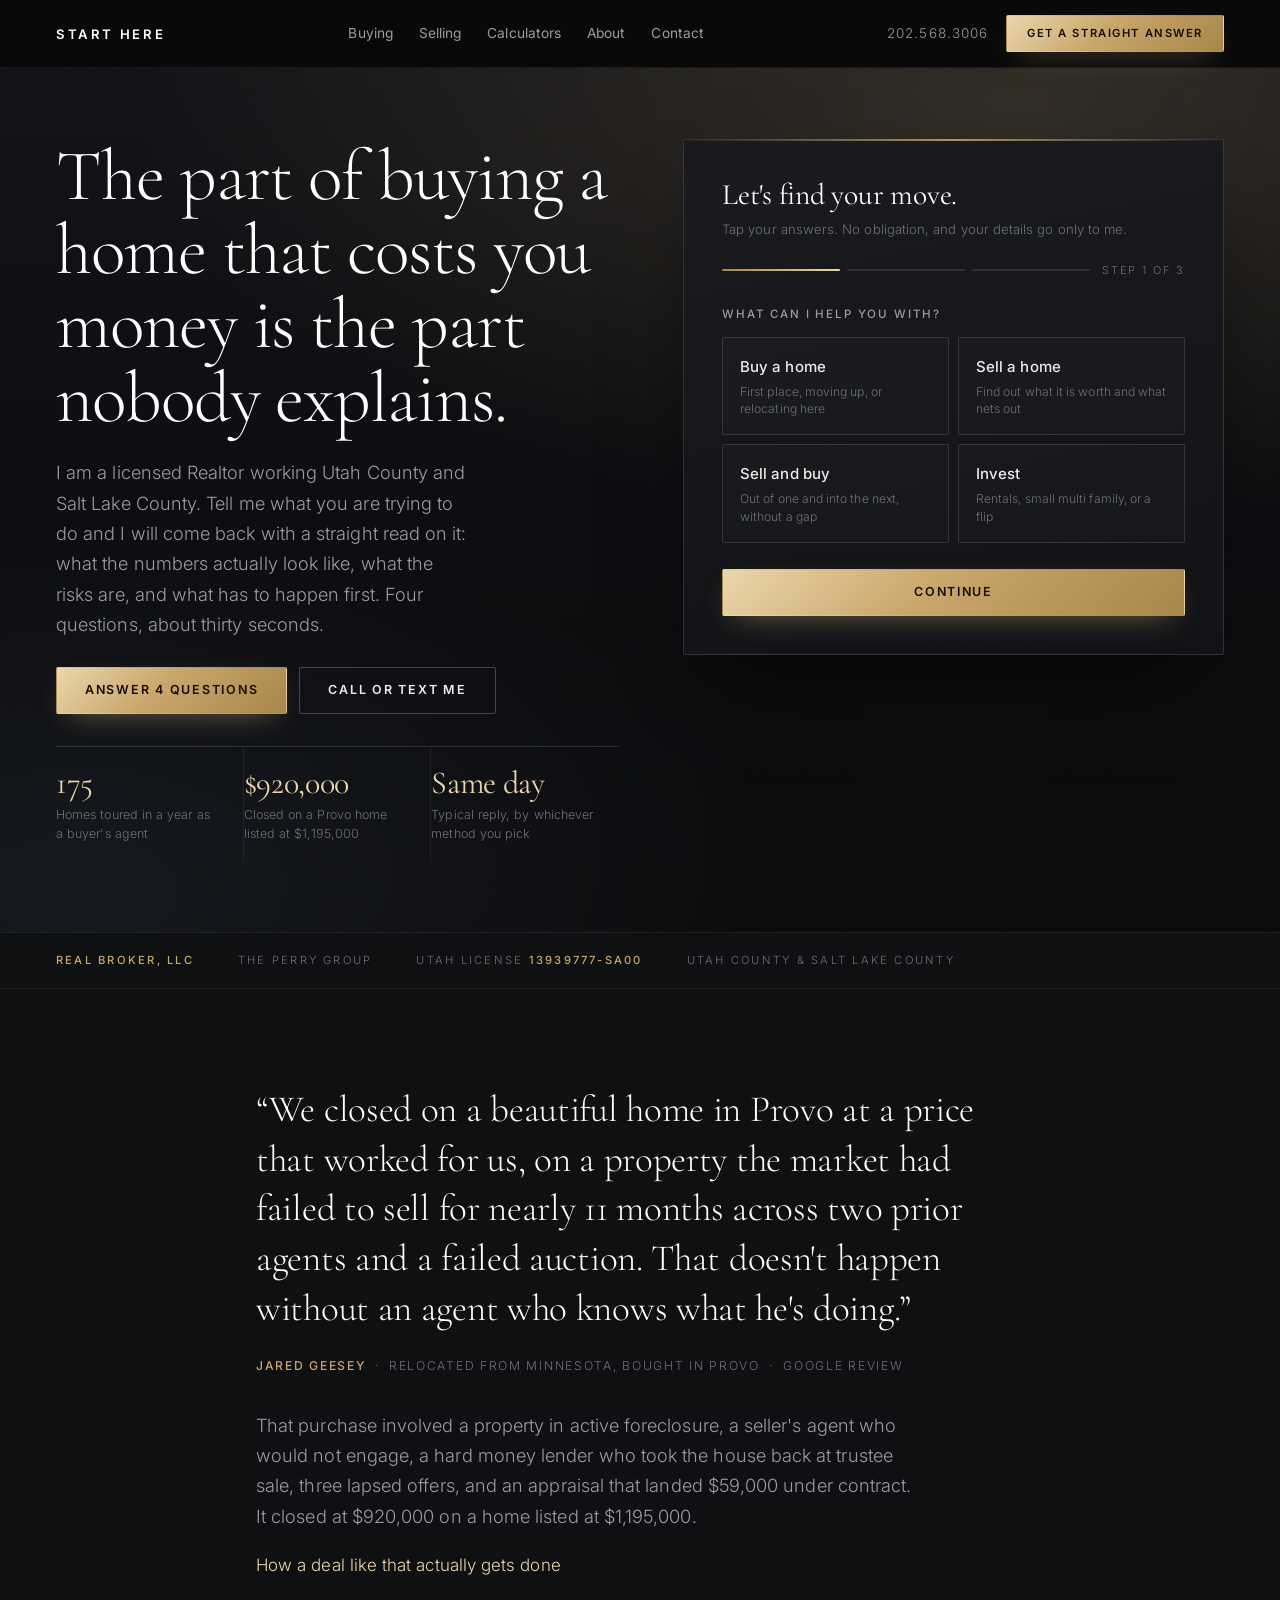
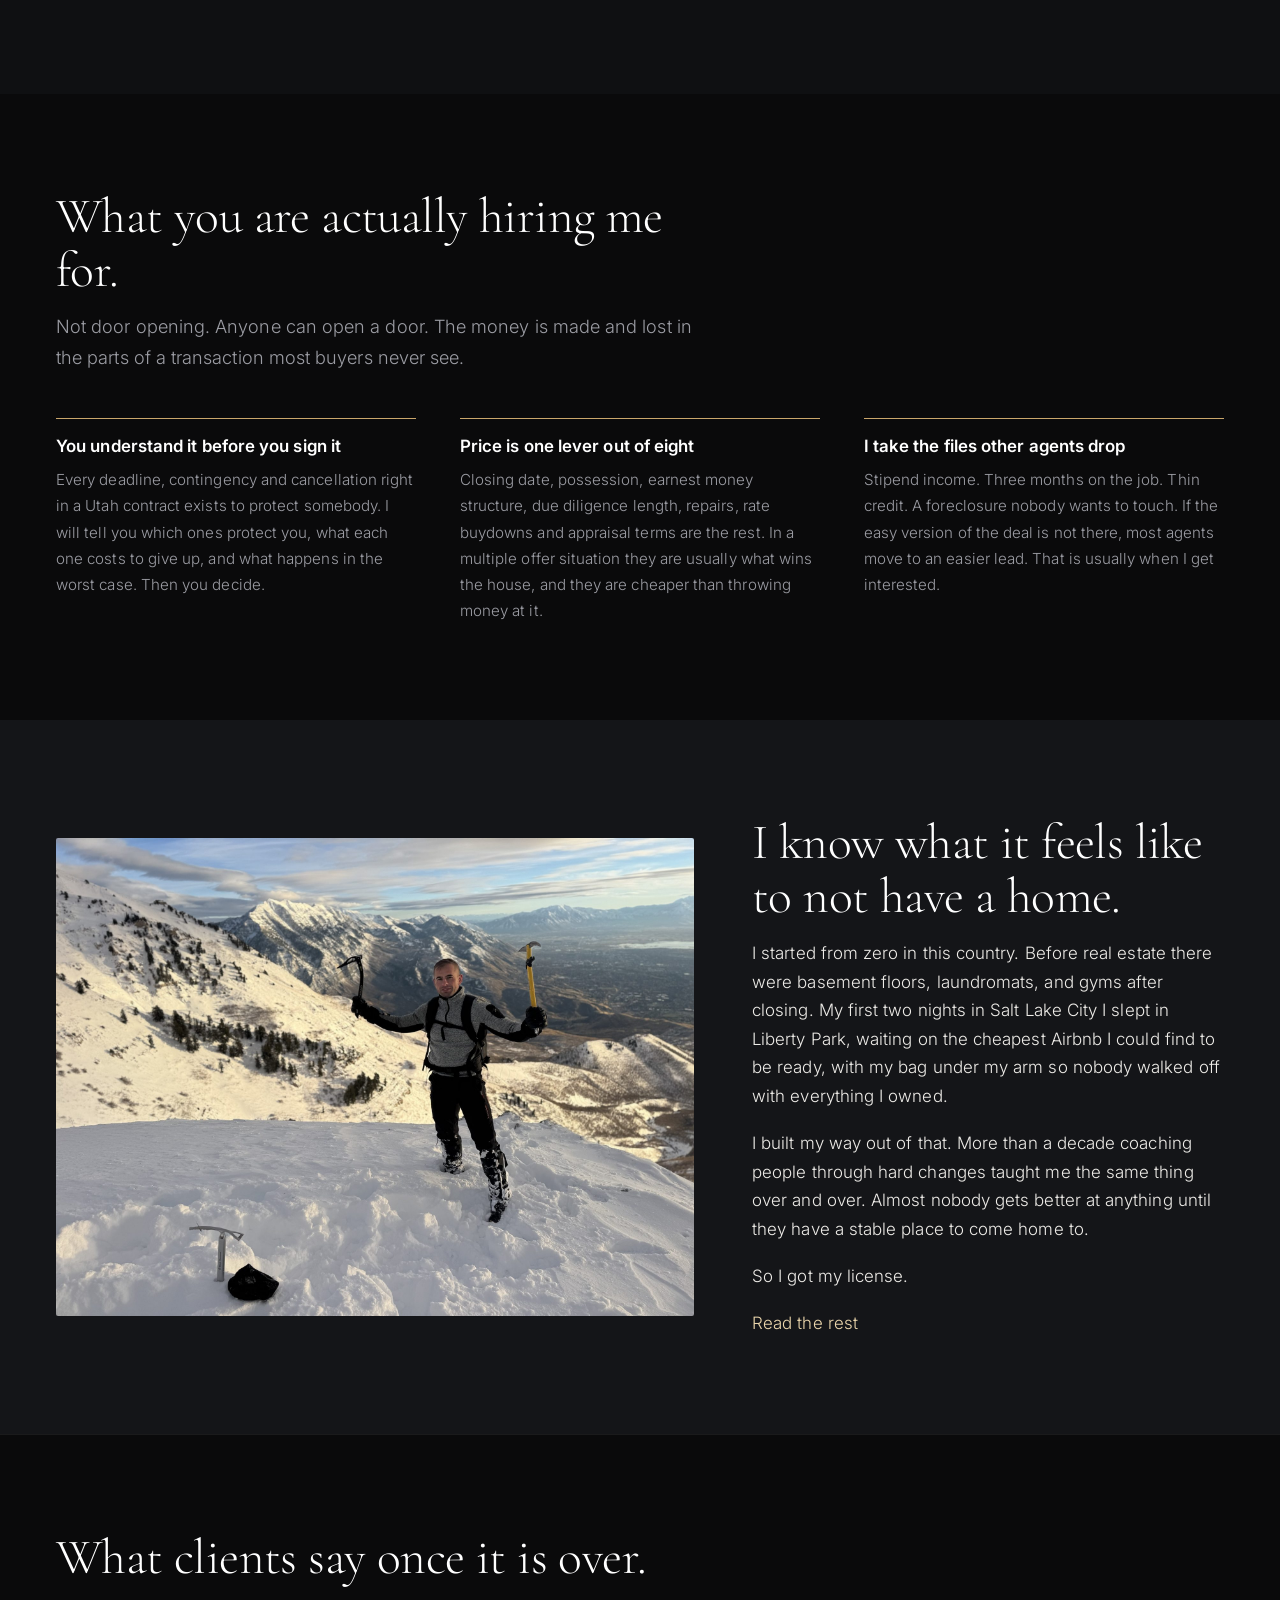
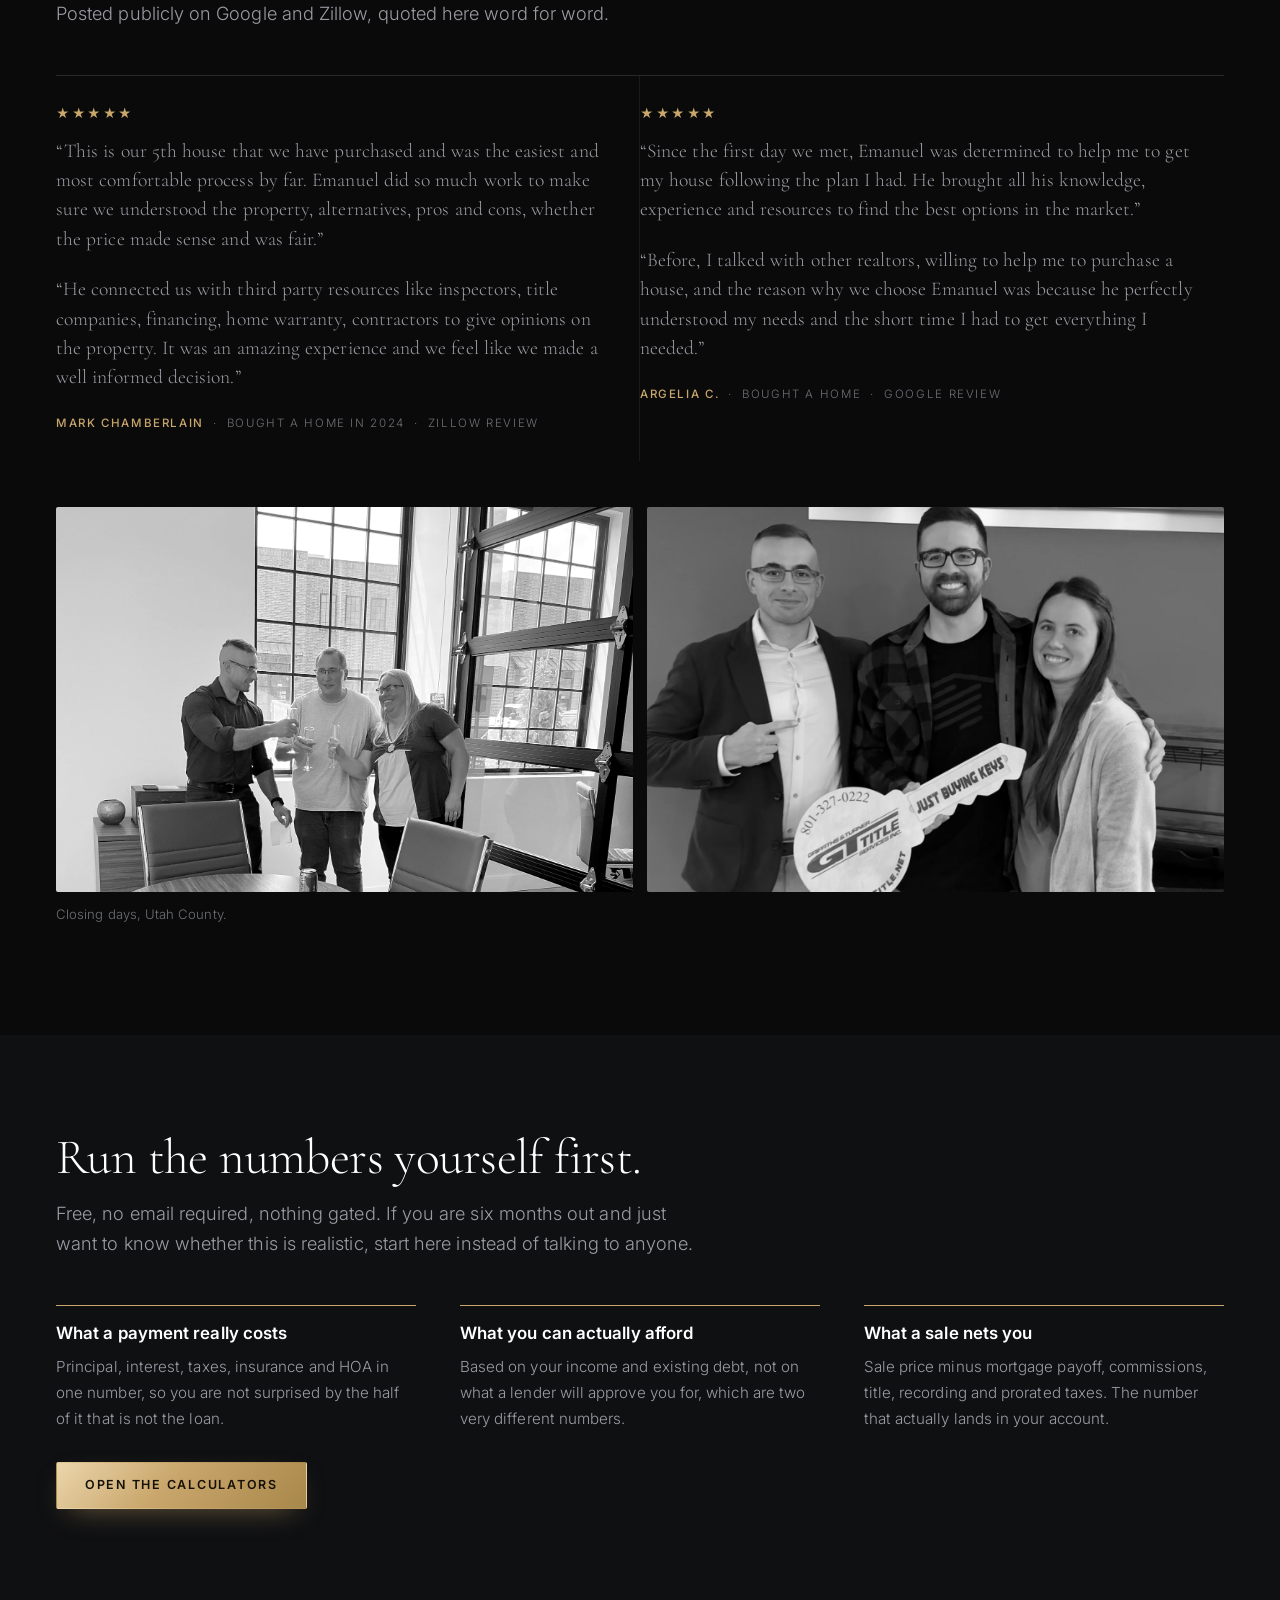
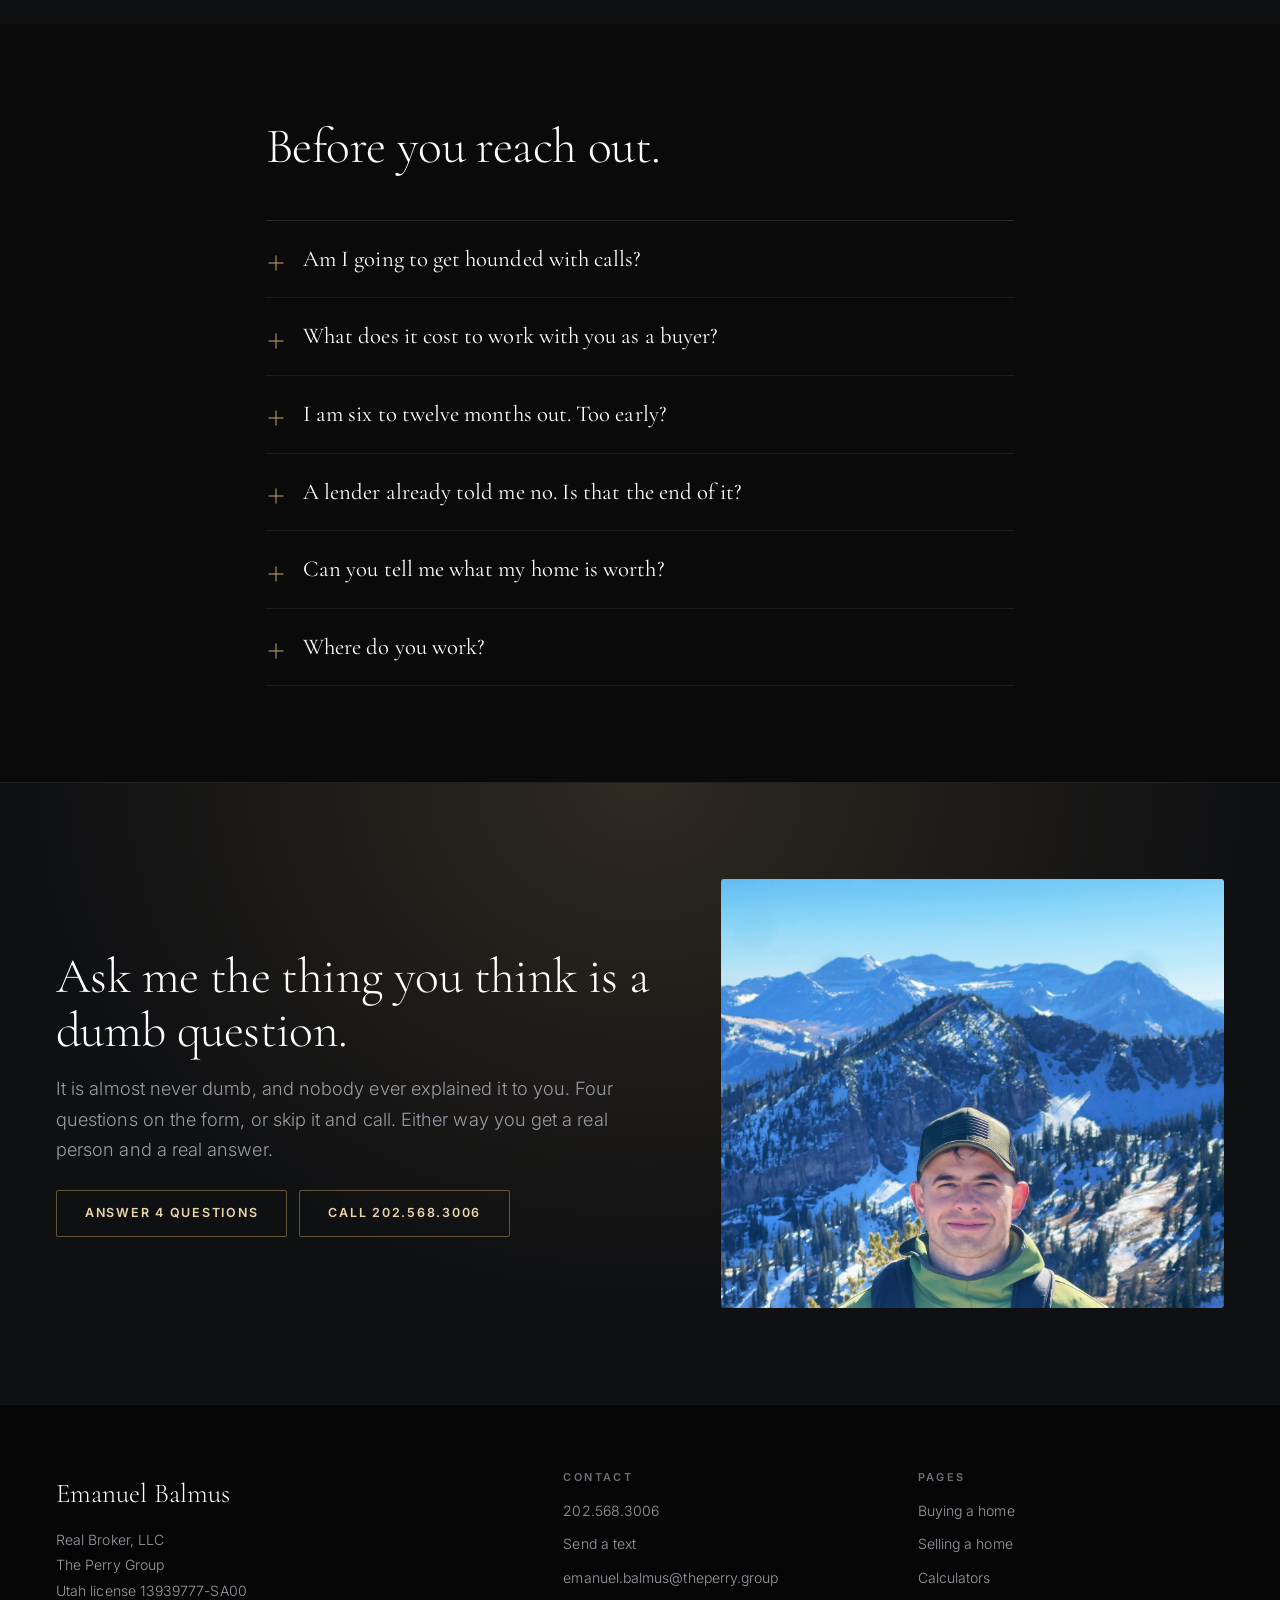
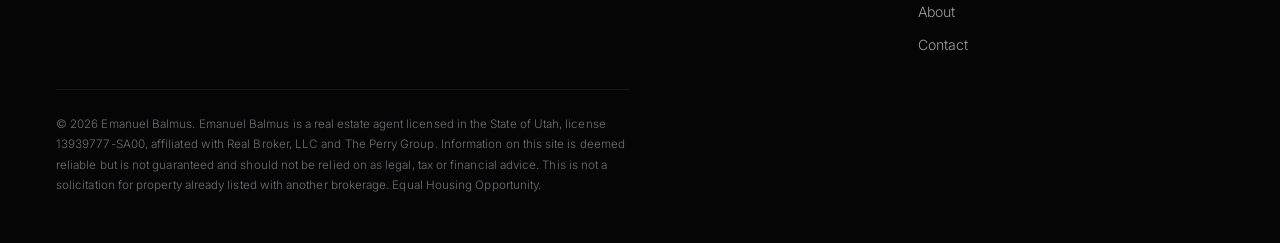
==== commit 51c6aeb9: "Add files via upload" ====
--- a/index.html
+++ b/index.html
@@ -28,15 +28,14 @@
 <header class="site-head">
   <div class="wrap head-in">
     <a class="mark" href="index.html">
-      <span class="mark-name">Emanuel Balmus</span>
-      <span class="mark-sub">Real Broker, LLC &nbsp;/&nbsp; The Perry Group</span>
+      <span class="mark-name">Start Here</span>
     </a>
 
     <nav class="nav-links" id="navLinks" aria-label="Main">
       <a href="buyers.html">Buying</a>
       <a href="sellers.html">Selling</a>
       <a href="tools.html">Calculators</a>
-      <a href="story.html">About me</a>
+      <a href="story.html">About</a>
       <a href="contact.html">Contact</a>
     </nav>
 
@@ -420,12 +419,8 @@
              alt="Emanuel toasting with two clients at a closing table">
       </figure>
       <figure>
-        <img src="images/closing-c.jpg" width="1400" height="622"
+        <img src="images/closing-c.jpg" width="1500" height="919"
              alt="Emanuel with a couple on their closing day">
-      </figure>
-      <figure>
-        <img src="images/closing-a.jpg" width="1200" height="528"
-             alt="Emanuel with two clients celebrating a new home">
       </figure>
     </div>
     <p class="small" style="margin-top:12px">Closing days, Utah County.</p>
@@ -538,7 +533,7 @@
       </div>
     </div>
     <figure style="margin:0">
-      <img src="images/portrait-casual.jpg" width="1200" height="947" style="border-radius:3px"
+      <img src="images/portrait-casual.jpg" width="1500" height="1280" style="border-radius:3px"
            alt="Emanuel Balmus outdoors in the Wasatch mountains">
     </figure>
   </div>
@@ -572,7 +567,7 @@
           <li><a href="buyers.html">Buying a home</a></li>
           <li><a href="sellers.html">Selling a home</a></li>
           <li><a href="tools.html">Calculators</a></li>
-          <li><a href="story.html">About me</a></li>
+          <li><a href="story.html">About</a></li>
           <li><a href="contact.html">Contact</a></li>
         </ul>
       </div>
--- a/assets/site.css
+++ b/assets/site.css
@@ -33,8 +33,8 @@
   --serif:'Cormorant Garamond','Hoefler Text',Didot,Georgia,'Times New Roman',serif;
   --sans:'Inter',-apple-system,BlinkMacSystemFont,'Segoe UI',Roboto,Helvetica,Arial,sans-serif;
 
-  --wrap:1120px;
-  --narrow:720px;
+  --wrap:1280px;
+  --narrow:860px;
   --pad:clamp(20px,5vw,56px);
   --ease:cubic-bezier(.22,.61,.36,1);
 
@@ -257,9 +257,17 @@
 @media(max-width:860px){ .split,.split-wide{grid-template-columns:1fr;} }
 
 /* ---------- Photo row ---------- */
-.photo-row{display:grid;grid-template-columns:repeat(auto-fit,minmax(230px,1fr));gap:12px;}
-.photo-row figure{margin:0;}
-.photo-row img{width:100%;height:230px;object-fit:cover;border-radius:2px;}
+.photo-row{display:grid;grid-template-columns:repeat(auto-fit,minmax(260px,1fr));gap:14px;}
+.photo-row figure{margin:0;overflow:hidden;border-radius:2px;}
+.photo-row img{
+  width:100%;aspect-ratio:3/2;object-fit:cover;object-position:center 22%;
+  filter:grayscale(1) contrast(1.04);
+  transition:filter .5s var(--ease),transform .5s var(--ease);
+}
+@media(hover:hover){
+  .photo-row figure:hover img{filter:grayscale(0) contrast(1);transform:scale(1.03);}
+}
+@media(hover:none){ .photo-row img{filter:none;} }
 .photo-row figcaption{margin-top:8px;}
 
 /* ---------- Disclosure list ---------- */
@@ -296,7 +304,7 @@
 .prose h2{font-family:var(--serif);font-size:clamp(1.65rem,2.6vw,2.1rem);font-weight:400;
   color:#fff;margin:2.1em 0 .65em;}
 .prose figure{margin:2.6em 0;}
-.prose figure img{width:100%;max-height:560px;object-fit:cover;object-position:center 28%;border-radius:2px;}
+.prose figure img{width:100%;height:auto;border-radius:2px;}
 .prose figcaption{margin-top:10px;}
 
 /* ---------- Form card ---------- */
@@ -400,7 +408,7 @@
 /* ---------- Closing CTA block ---------- */
 .cta-block{display:grid;grid-template-columns:1.1fr .9fr;gap:clamp(26px,4vw,56px);align-items:center;}
 .cta-actions{display:flex;flex-wrap:wrap;gap:12px;margin-top:26px;}
-.cta-block figure img{width:100%;max-height:440px;object-fit:cover;object-position:center 22%;border-radius:2px;}
+.cta-block figure img{width:100%;height:auto;border-radius:2px;}
 @media(max-width:800px){ .cta-block{grid-template-columns:1fr;} }
 
 /* ---------- Footer ---------- */
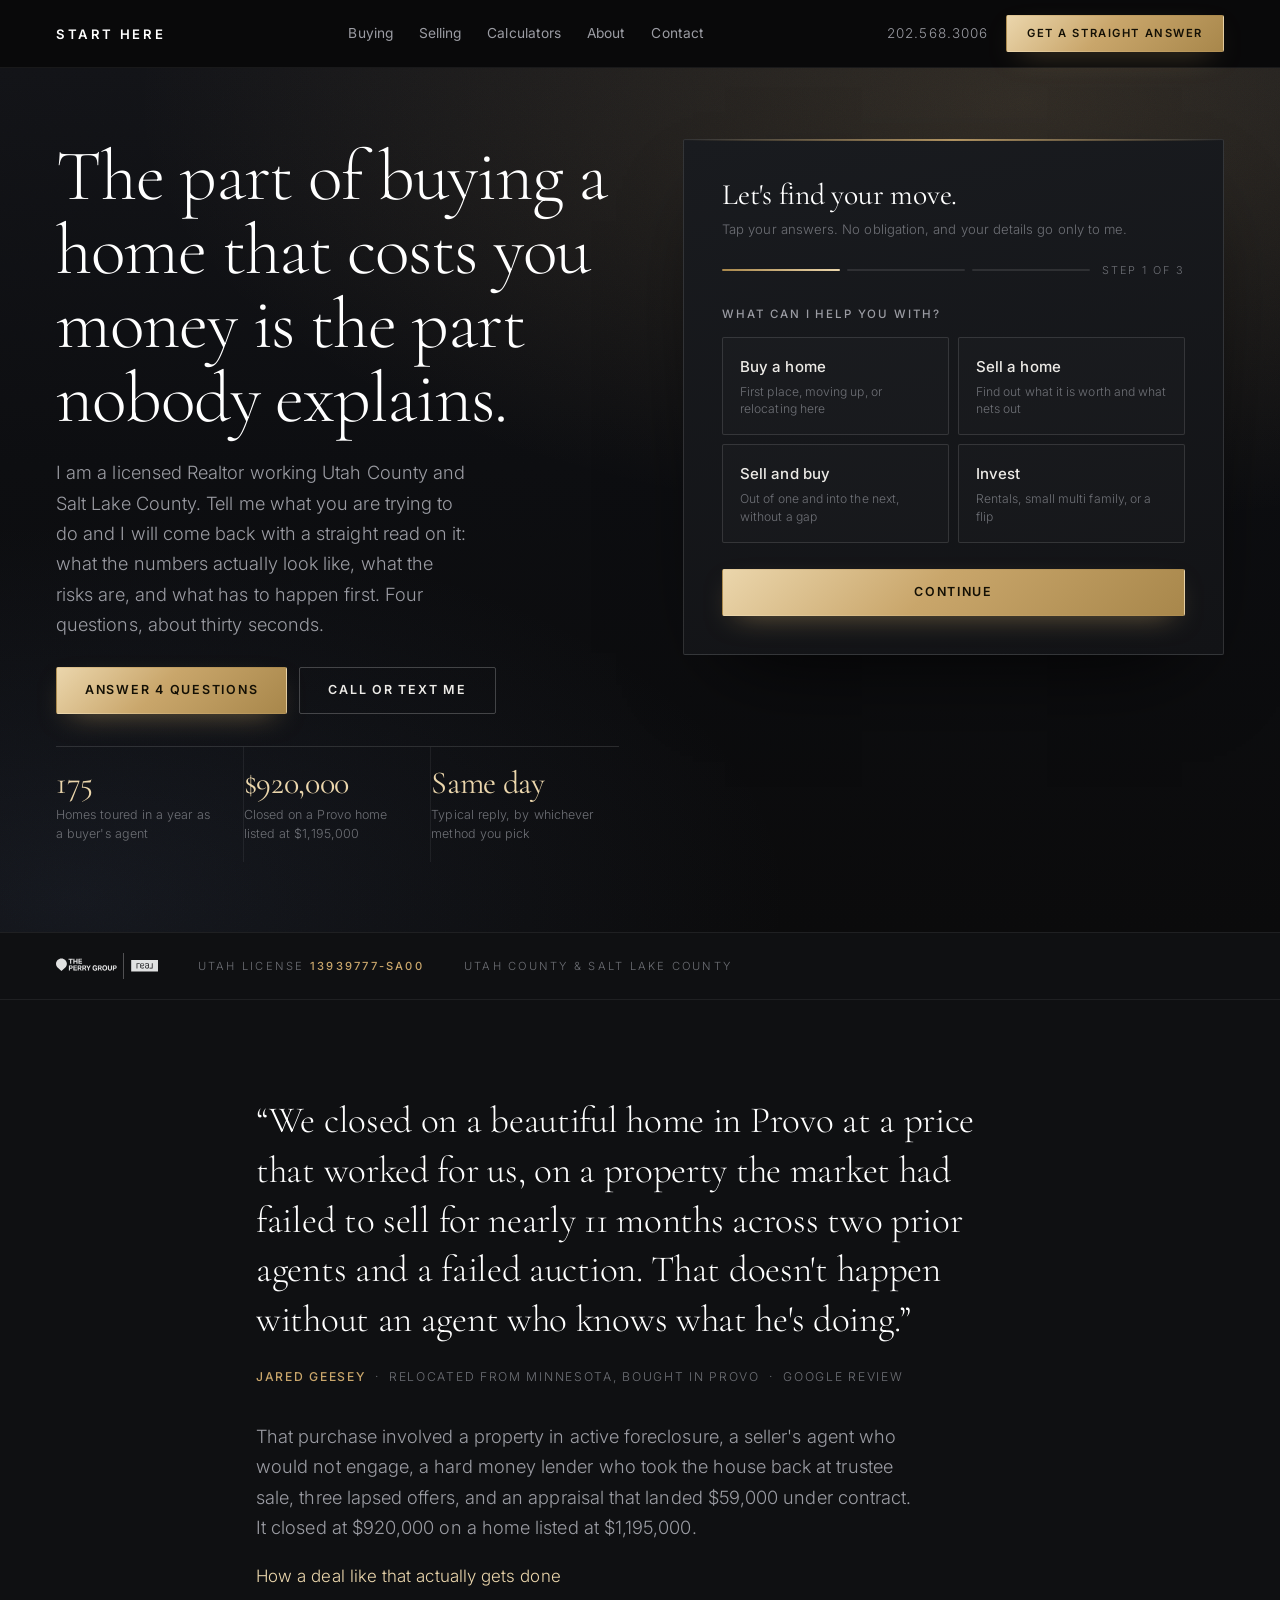
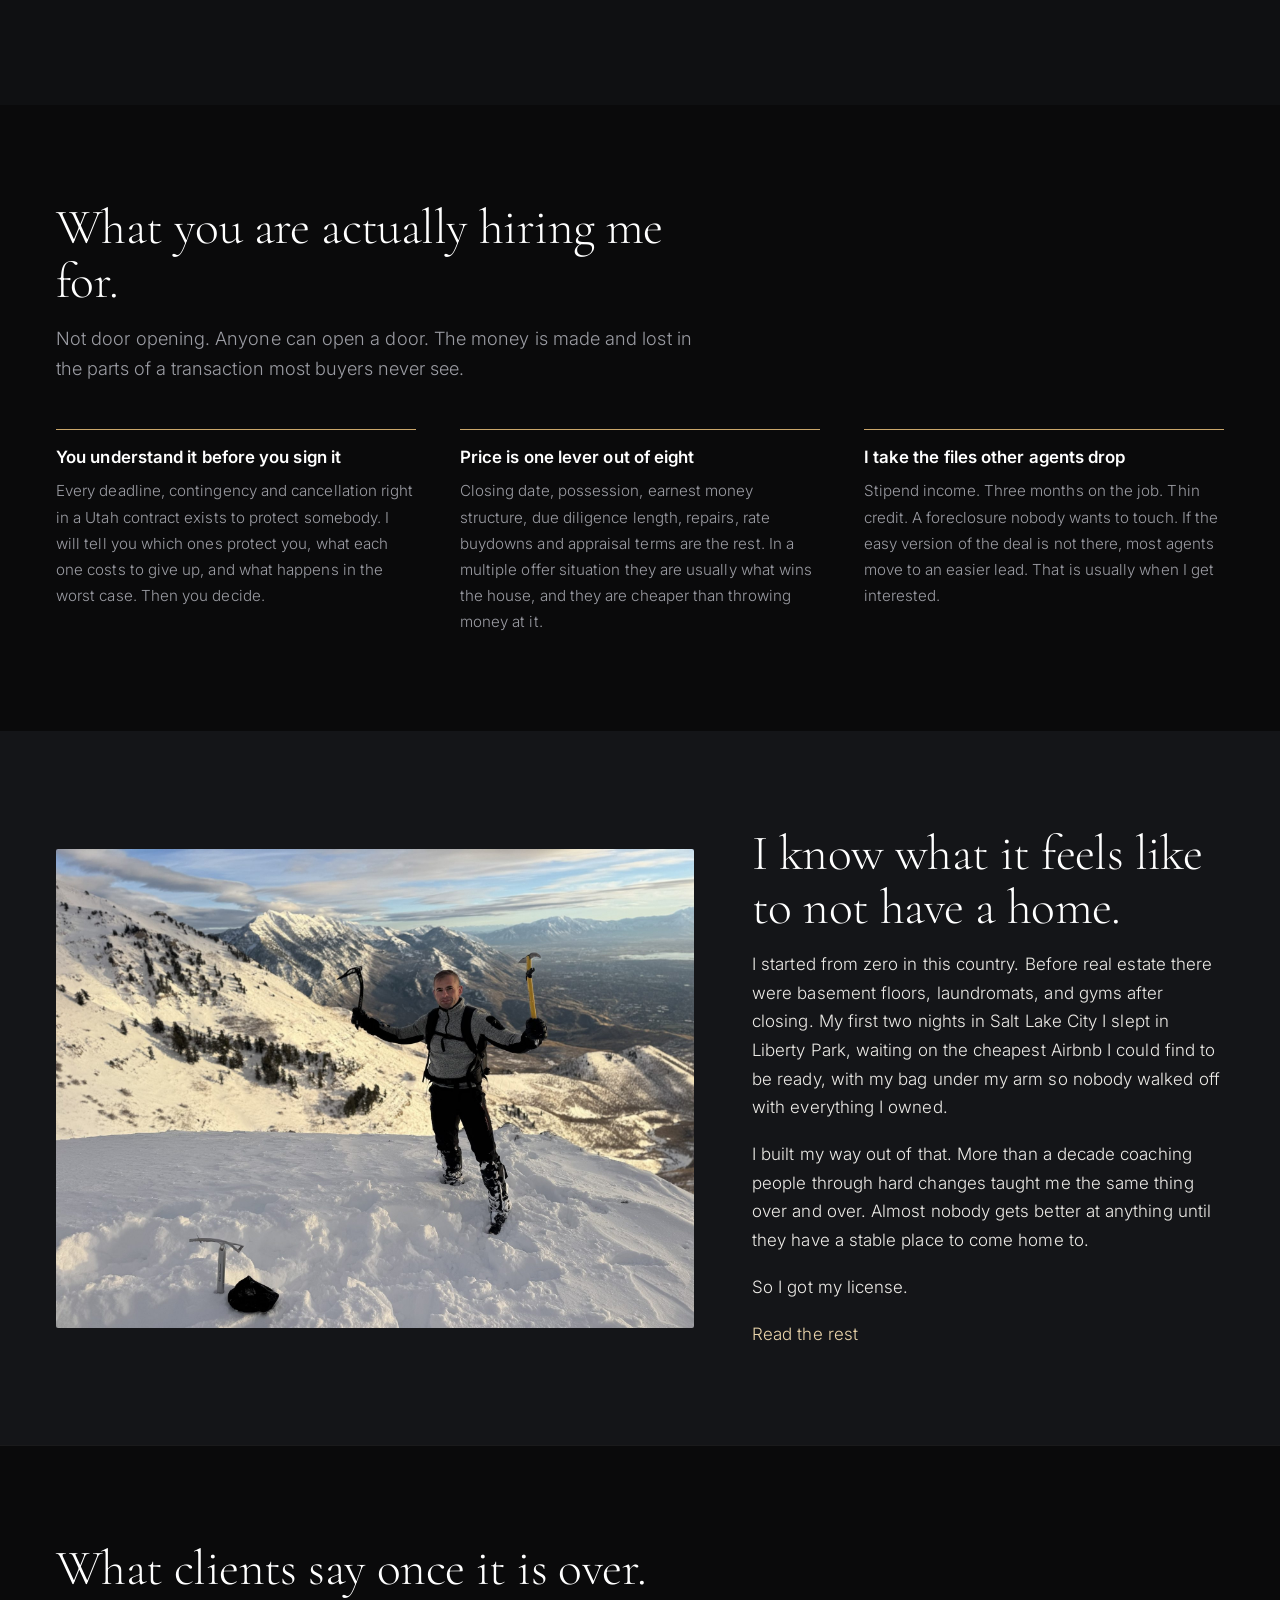
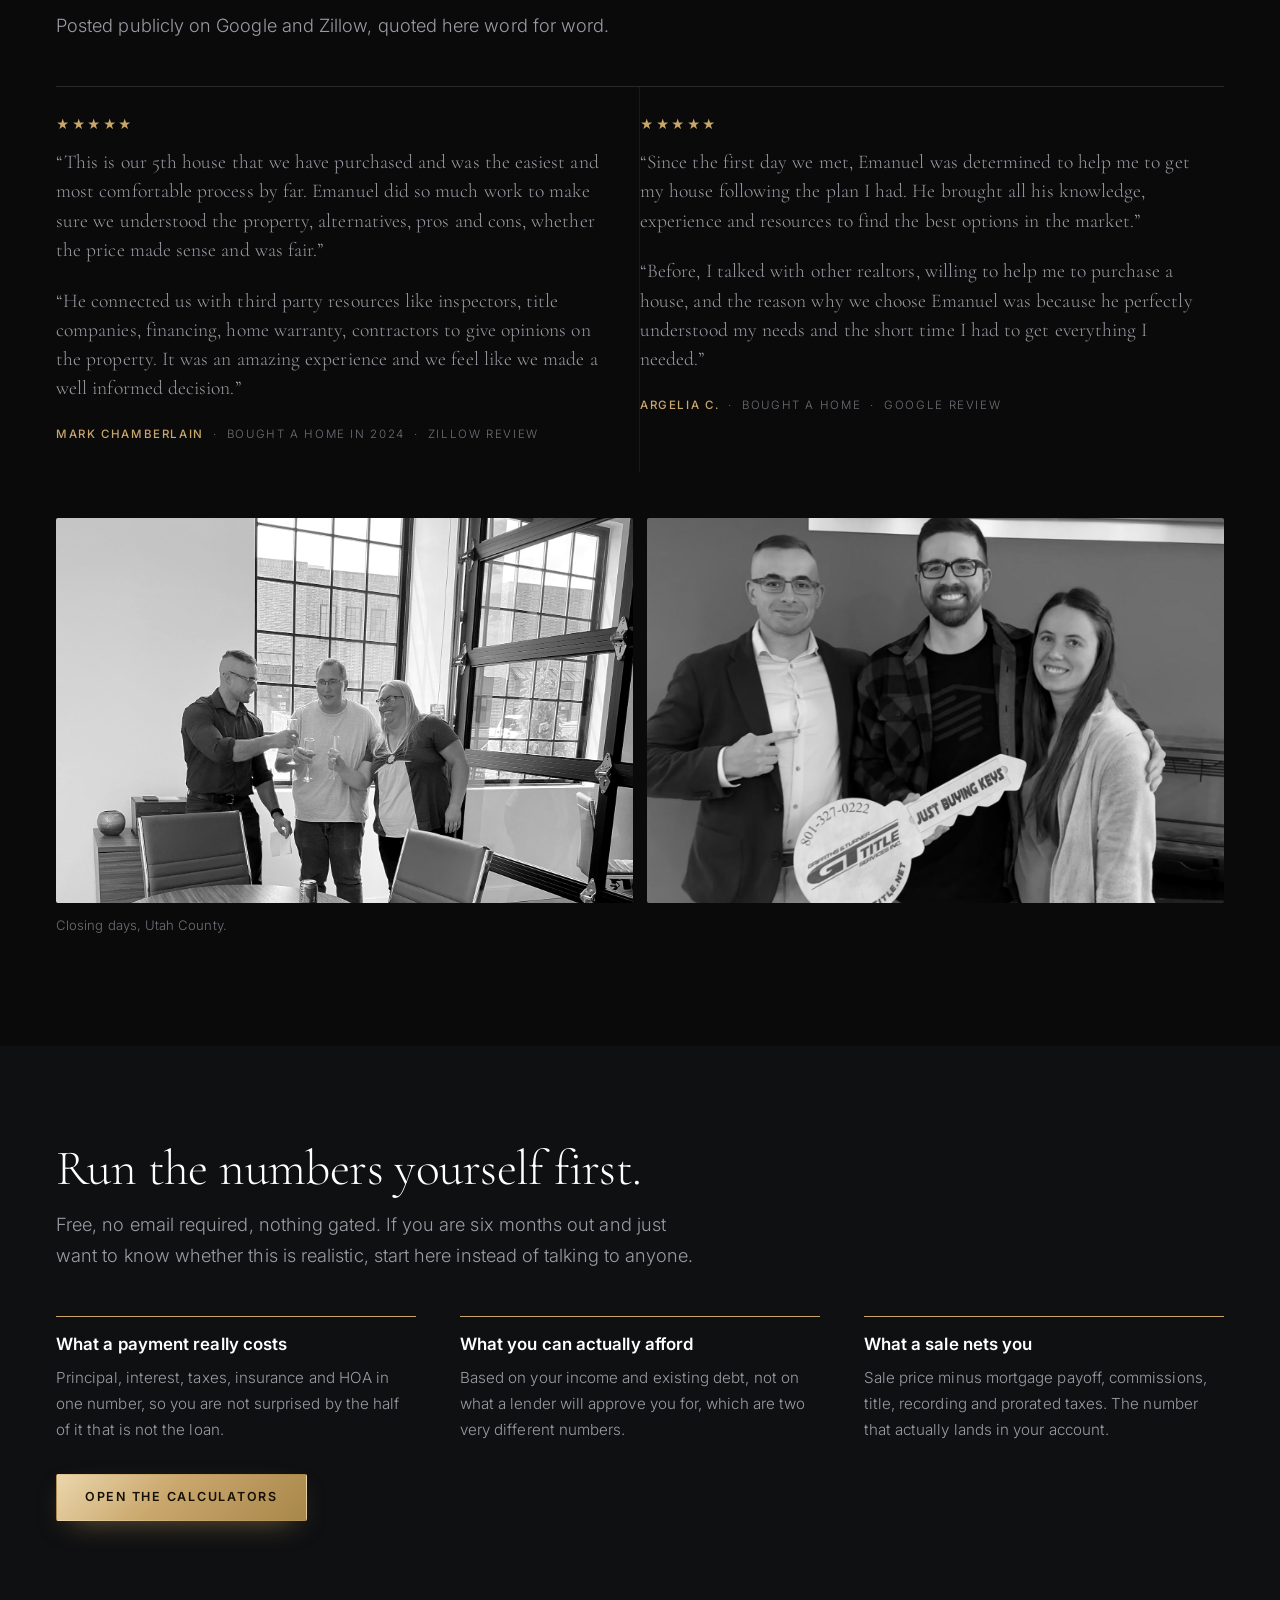
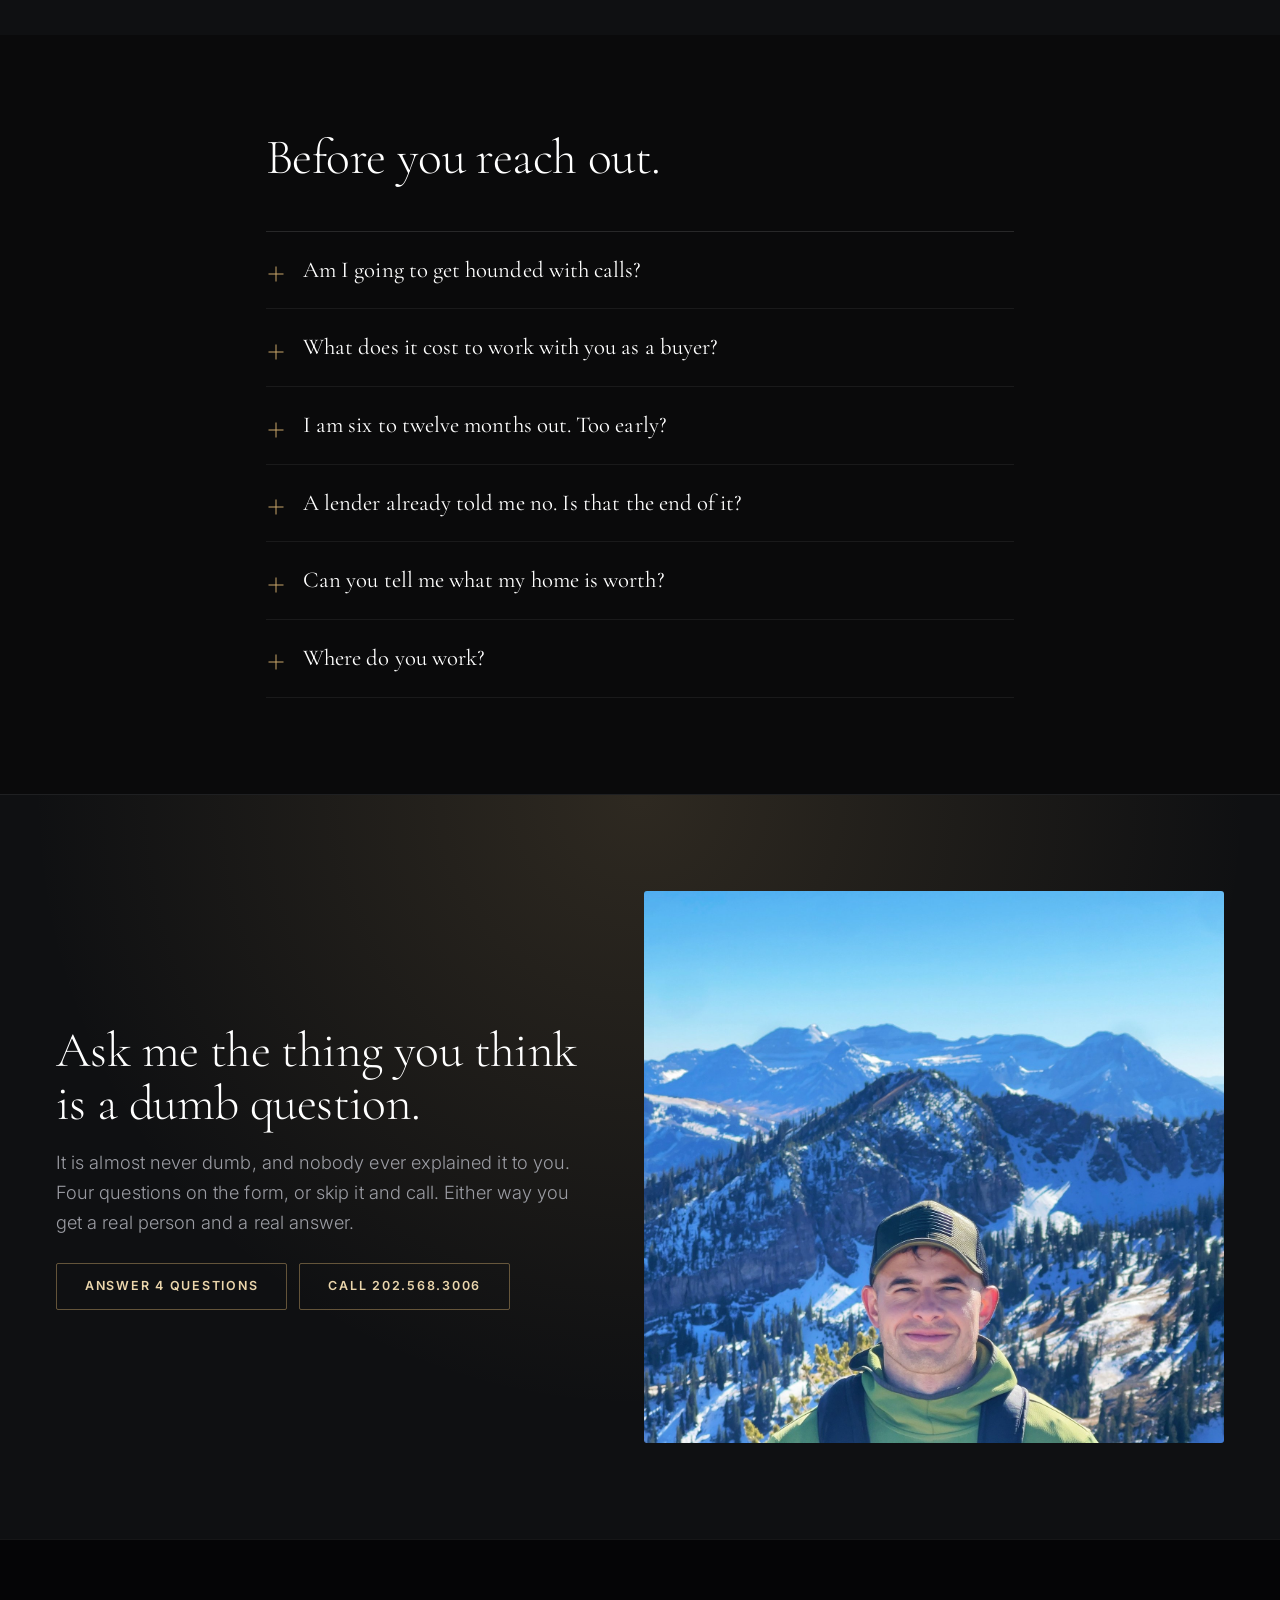
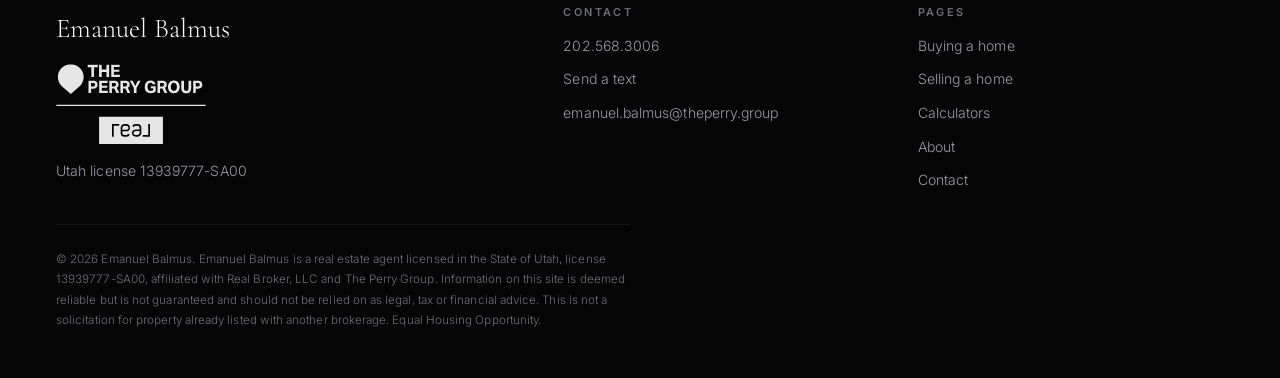
==== commit 347d01ed: "Add files via upload" ====
--- a/index.html
+++ b/index.html
@@ -300,8 +300,8 @@
 <!-- ============================ CREDENTIAL STRIP ============================ -->
 <div class="strip">
   <div class="wrap strip-in">
-    <span><b>Real Broker, LLC</b></span>
-    <span>The Perry Group</span>
+    <img class="strip-logo" src="images/perry-real-wide.svg" width="1667" height="426"
+         alt="The Perry Group, brokered by Real Broker, LLC">
     <span>Utah license <b>13939777-SA00</b></span>
     <span>Utah County &amp; Salt Lake County</span>
   </div>
@@ -533,7 +533,7 @@
       </div>
     </div>
     <figure style="margin:0">
-      <img src="images/portrait-casual.jpg" width="1500" height="1280" style="border-radius:3px"
+      <img src="images/portrait-casual.jpg" width="1600" height="1525" style="border-radius:3px"
            alt="Emanuel Balmus outdoors in the Wasatch mountains">
     </figure>
   </div>
@@ -547,11 +547,9 @@
     <div class="foot-grid">
       <div>
         <div class="foot-name">Emanuel Balmus</div>
-        <p style="margin:0;line-height:1.8">
-          Real Broker, LLC<br>
-          The Perry Group<br>
-          Utah license 13939777-SA00
-        </p>
+        <img class="foot-logo" src="images/perry-real-stacked.svg" width="794" height="426"
+             alt="The Perry Group, brokered by Real Broker, LLC">
+        <p style="margin:0;line-height:1.8">Utah license 13939777-SA00</p>
       </div>
       <div>
         <h3>Contact</h3>
--- a/assets/site.css
+++ b/assets/site.css
@@ -214,10 +214,12 @@
 /* ---------- Credential strip ---------- */
 .strip{border-block:1px solid var(--rule-soft);background:var(--wash);}
 .strip-in{
-  display:flex;flex-wrap:wrap;gap:10px 44px;align-items:baseline;padding-block:18px;
+  display:flex;flex-wrap:wrap;gap:14px 40px;align-items:center;padding-block:20px;
   font-size:.7rem;letter-spacing:.2em;text-transform:uppercase;color:var(--quiet);
 }
 .strip-in b{color:var(--signal);font-weight:500;}
+.strip-logo{height:26px;width:auto;flex:none;opacity:.88;}
+@media(max-width:620px){ .strip-logo{height:22px;} }
 
 /* ---------- Pull quote ---------- */
 .pull{max-width:880px;}
@@ -406,7 +408,7 @@
 .js .live.off{display:none;}
 
 /* ---------- Closing CTA block ---------- */
-.cta-block{display:grid;grid-template-columns:1.1fr .9fr;gap:clamp(26px,4vw,56px);align-items:center;}
+.cta-block{display:grid;grid-template-columns:1fr 1.08fr;gap:clamp(26px,4vw,56px);align-items:center;}
 .cta-actions{display:flex;flex-wrap:wrap;gap:12px;margin-top:26px;}
 .cta-block figure img{width:100%;height:auto;border-radius:2px;}
 @media(max-width:800px){ .cta-block{grid-template-columns:1fr;} }
@@ -421,7 +423,8 @@
 .foot-grid{display:grid;grid-template-columns:1.5fr 1fr 1fr;gap:clamp(24px,4vw,48px);padding-bottom:32px;}
 @media(max-width:760px){ .foot-grid{grid-template-columns:1fr 1fr;} }
 @media(max-width:480px){ .foot-grid{grid-template-columns:1fr;} }
-.foot-name{font-family:var(--serif);font-size:1.7rem;color:#fff;margin-bottom:10px;}
+.foot-name{font-family:var(--serif);font-size:1.7rem;color:#fff;margin-bottom:12px;}
+.foot-logo{width:150px;height:auto;display:block;margin:0 0 14px;opacity:.9;}
 .site-foot h3{font-size:.68rem;font-weight:600;letter-spacing:.22em;text-transform:uppercase;
   color:var(--quiet);margin-bottom:15px;}
 .foot-list{list-style:none;margin:0;padding:0;display:grid;gap:10px;}
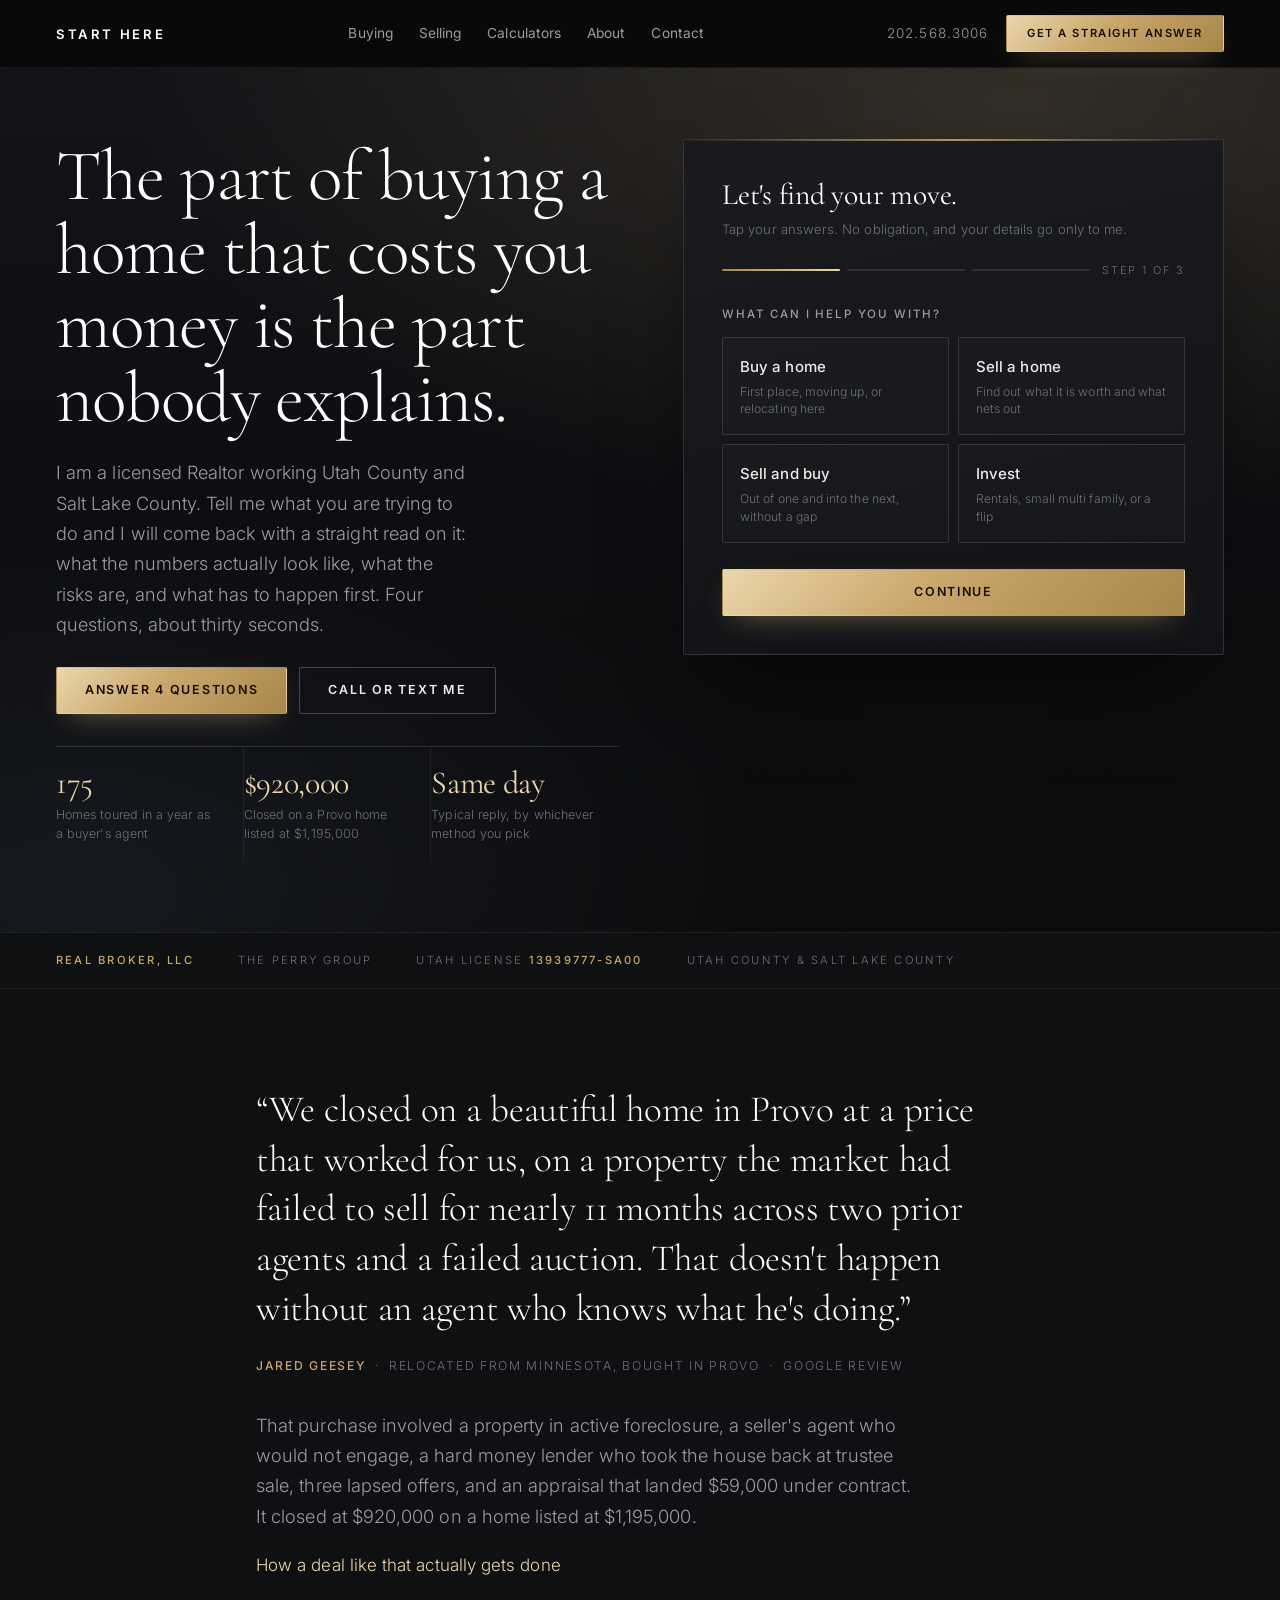
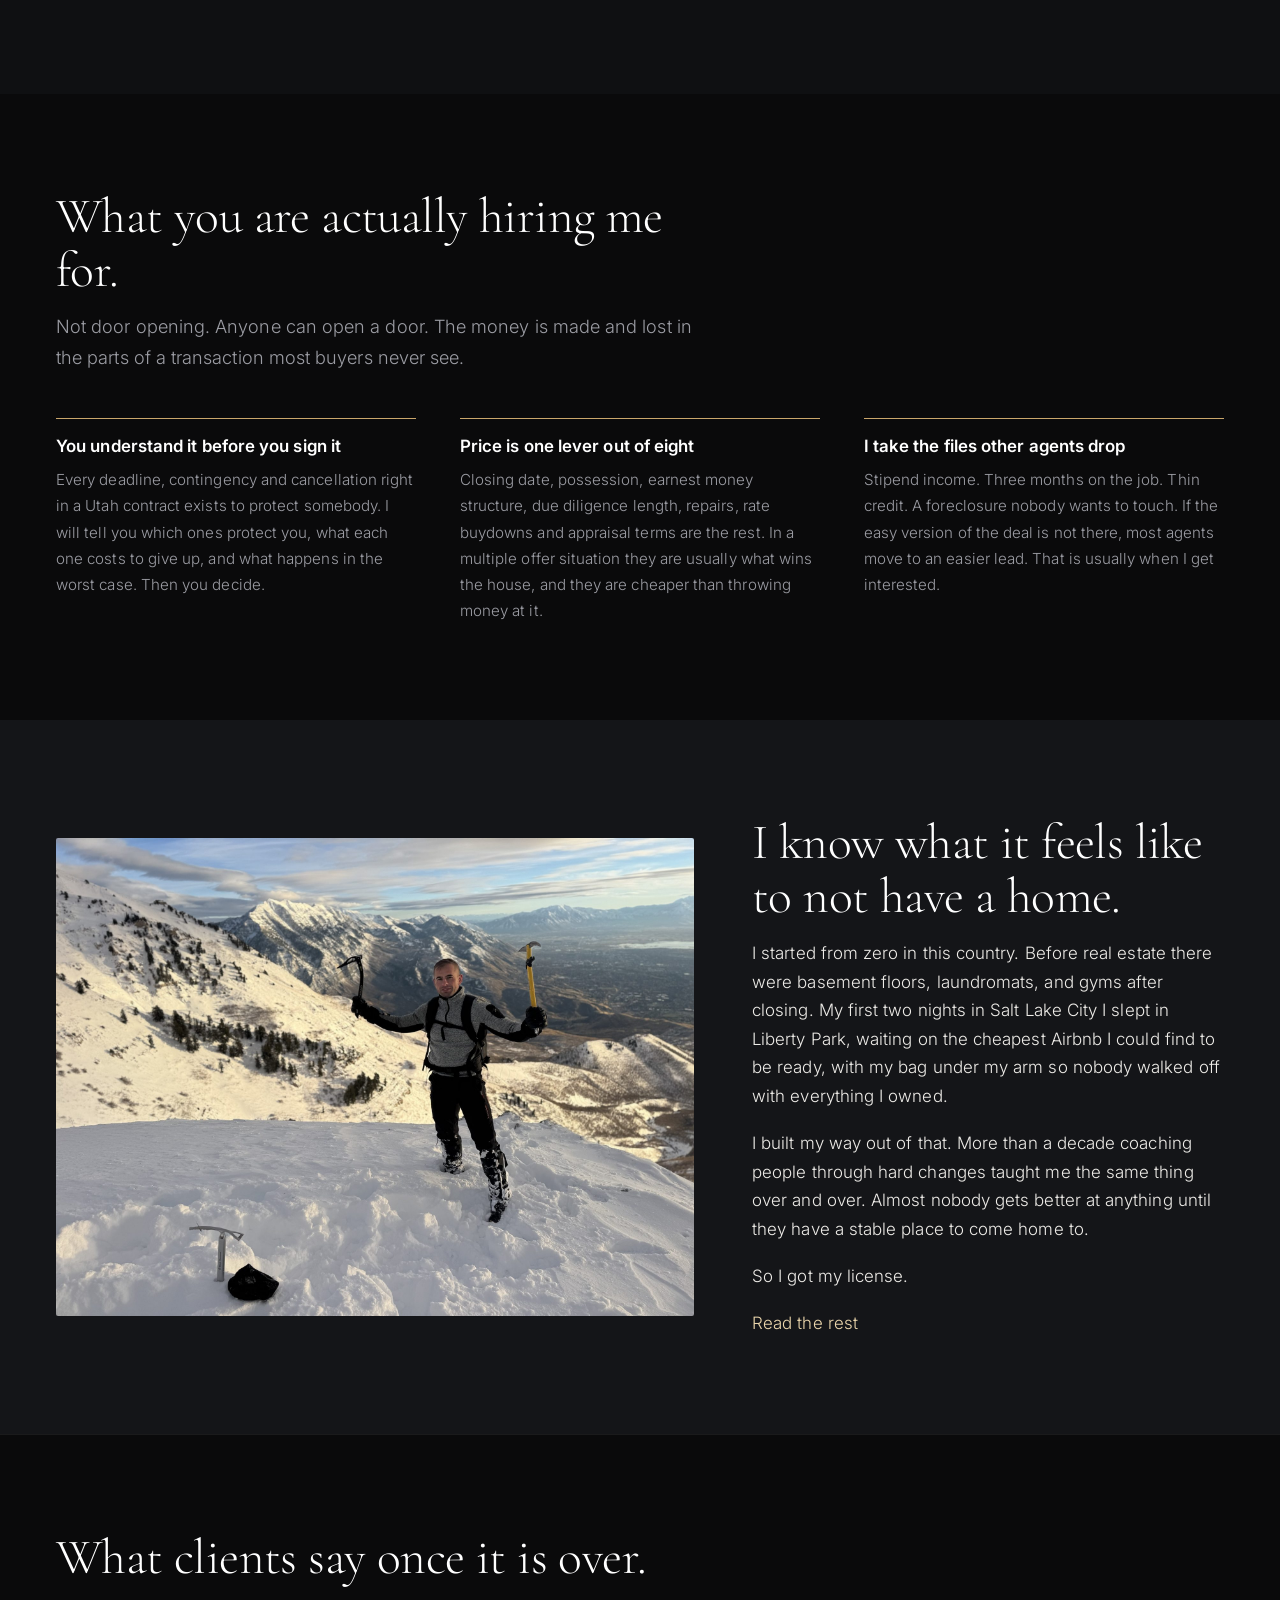
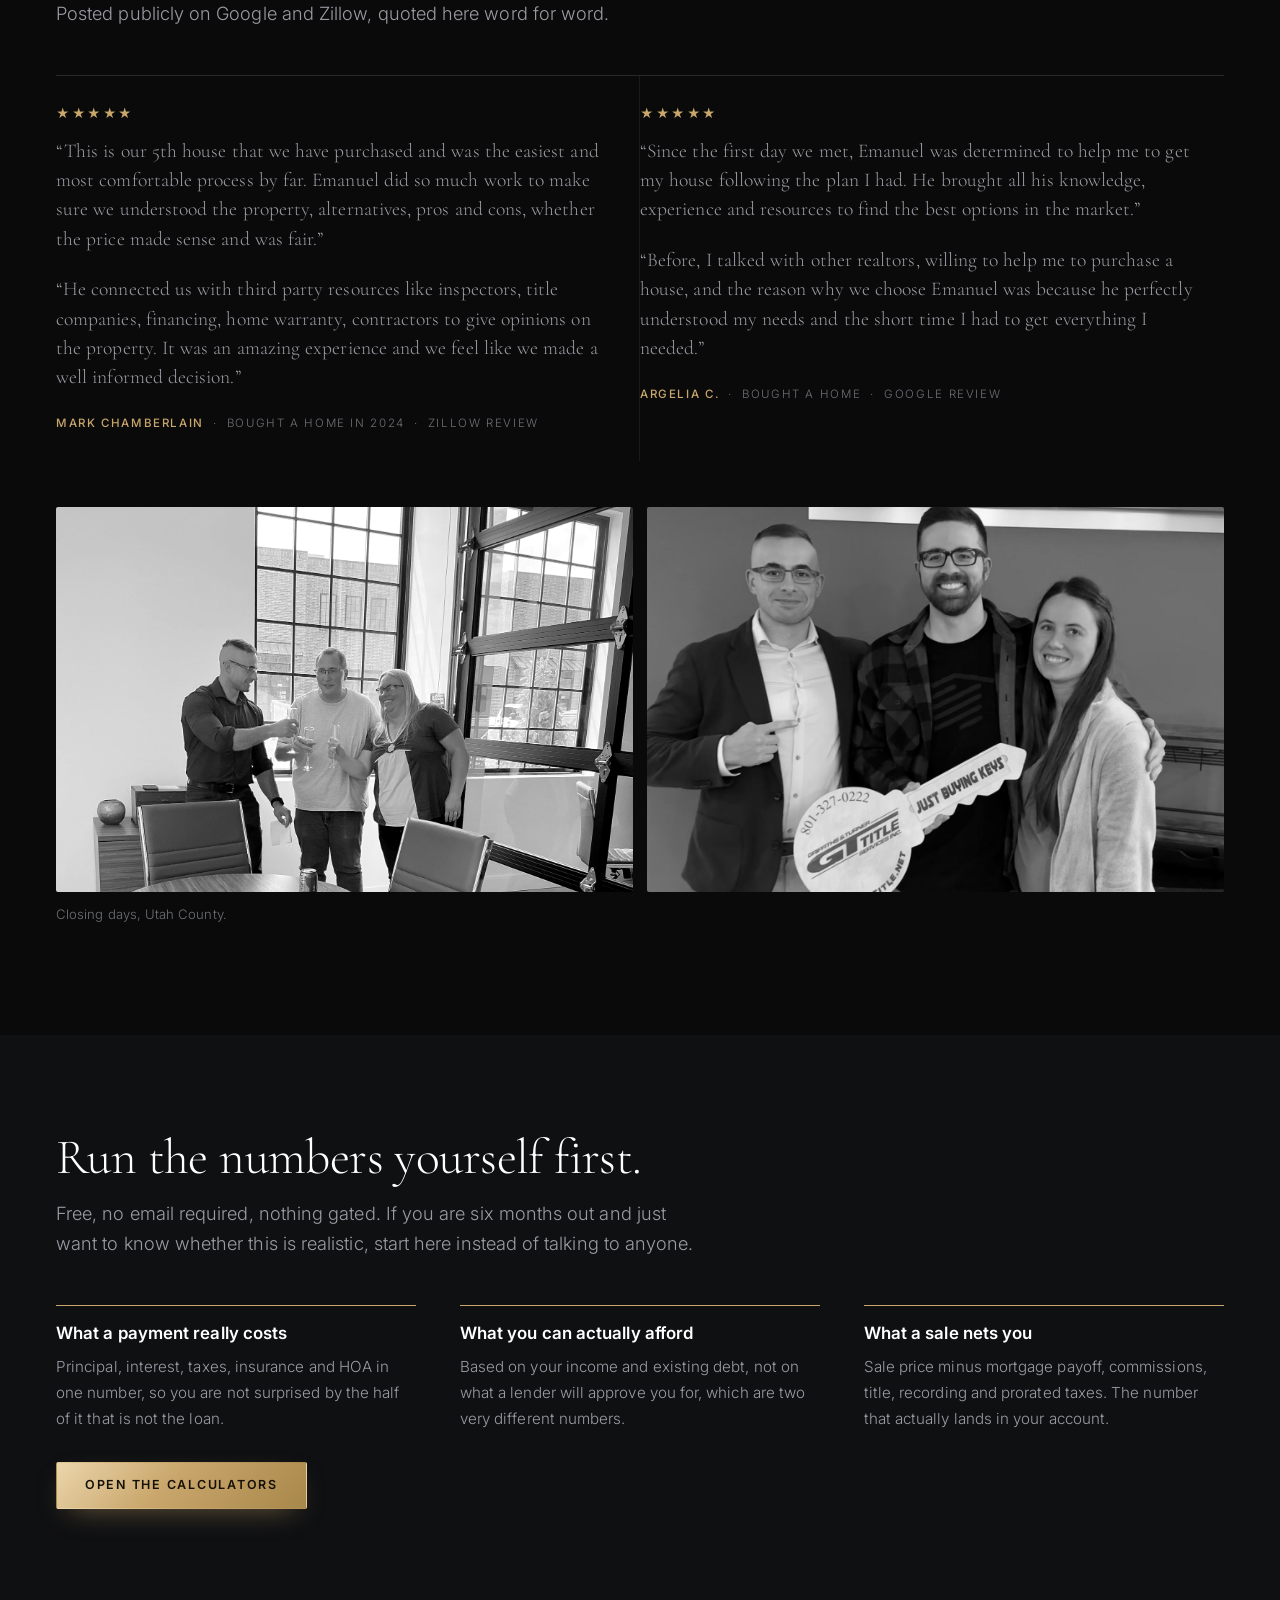
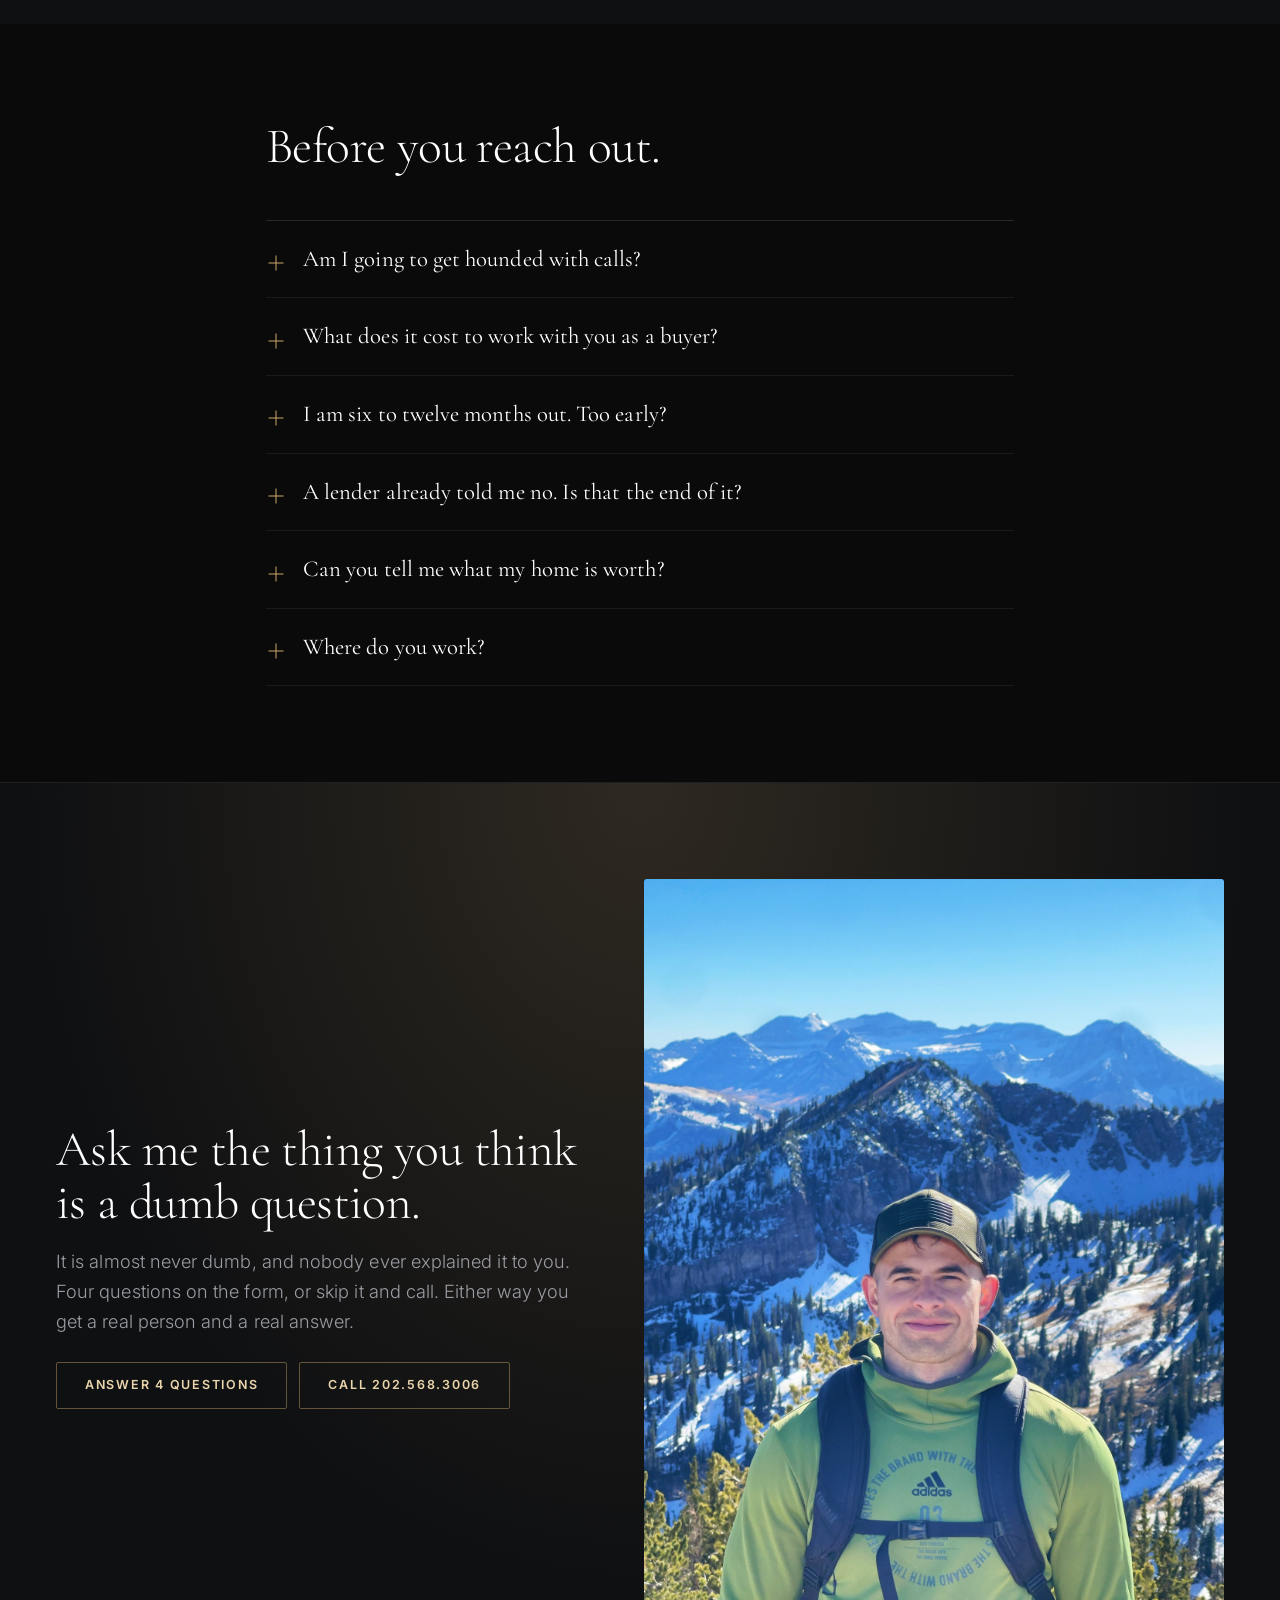
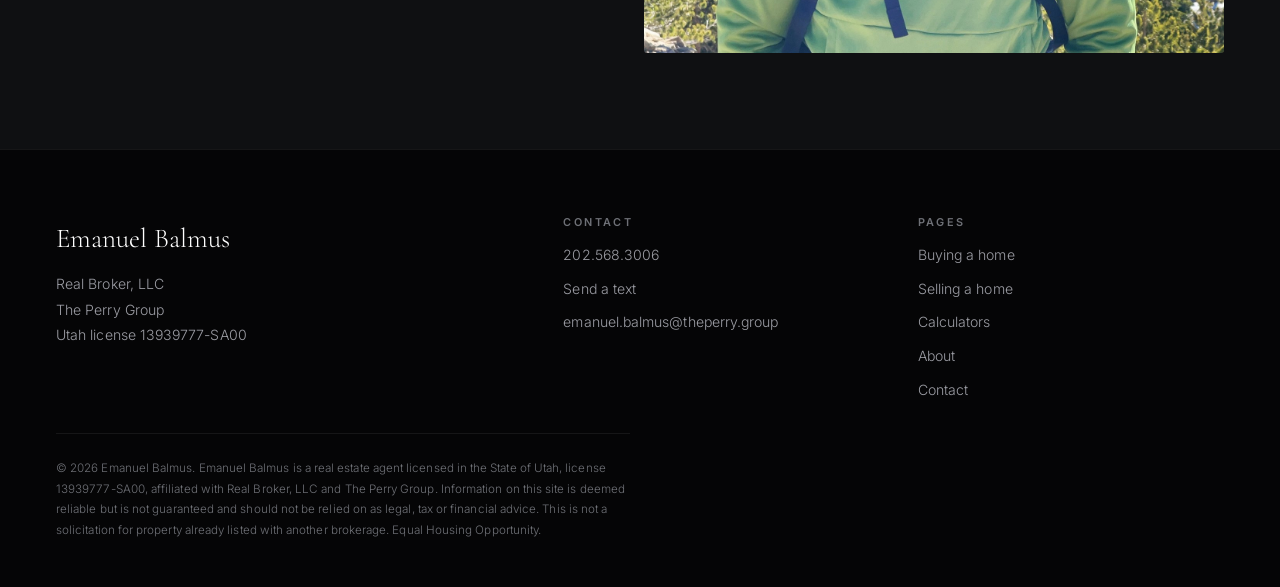
==== commit f7d2b4a6: "Add files via upload" ====
--- a/index.html
+++ b/index.html
@@ -300,8 +300,8 @@
 <!-- ============================ CREDENTIAL STRIP ============================ -->
 <div class="strip">
   <div class="wrap strip-in">
-    <img class="strip-logo" src="images/perry-real-wide.svg" width="1667" height="426"
-         alt="The Perry Group, brokered by Real Broker, LLC">
+    <span><b>Real Broker, LLC</b></span>
+    <span>The Perry Group</span>
     <span>Utah license <b>13939777-SA00</b></span>
     <span>Utah County &amp; Salt Lake County</span>
   </div>
@@ -533,7 +533,7 @@
       </div>
     </div>
     <figure style="margin:0">
-      <img src="images/portrait-casual.jpg" width="1600" height="1525" style="border-radius:3px"
+      <img src="images/portrait-casual.jpg" width="1500" height="2000" style="border-radius:3px"
            alt="Emanuel Balmus outdoors in the Wasatch mountains">
     </figure>
   </div>
@@ -547,9 +547,9 @@
     <div class="foot-grid">
       <div>
         <div class="foot-name">Emanuel Balmus</div>
-        <img class="foot-logo" src="images/perry-real-stacked.svg" width="794" height="426"
-             alt="The Perry Group, brokered by Real Broker, LLC">
-        <p style="margin:0;line-height:1.8">Utah license 13939777-SA00</p>
+        <p style="margin:0;line-height:1.8">
+          Real Broker, LLC<br>The Perry Group<br>Utah license 13939777-SA00
+        </p>
       </div>
       <div>
         <h3>Contact</h3>
--- a/assets/site.css
+++ b/assets/site.css
@@ -214,12 +214,10 @@
 /* ---------- Credential strip ---------- */
 .strip{border-block:1px solid var(--rule-soft);background:var(--wash);}
 .strip-in{
-  display:flex;flex-wrap:wrap;gap:14px 40px;align-items:center;padding-block:20px;
+  display:flex;flex-wrap:wrap;gap:10px 44px;align-items:baseline;padding-block:18px;
   font-size:.7rem;letter-spacing:.2em;text-transform:uppercase;color:var(--quiet);
 }
 .strip-in b{color:var(--signal);font-weight:500;}
-.strip-logo{height:26px;width:auto;flex:none;opacity:.88;}
-@media(max-width:620px){ .strip-logo{height:22px;} }
 
 /* ---------- Pull quote ---------- */
 .pull{max-width:880px;}
@@ -423,8 +421,7 @@
 .foot-grid{display:grid;grid-template-columns:1.5fr 1fr 1fr;gap:clamp(24px,4vw,48px);padding-bottom:32px;}
 @media(max-width:760px){ .foot-grid{grid-template-columns:1fr 1fr;} }
 @media(max-width:480px){ .foot-grid{grid-template-columns:1fr;} }
-.foot-name{font-family:var(--serif);font-size:1.7rem;color:#fff;margin-bottom:12px;}
-.foot-logo{width:150px;height:auto;display:block;margin:0 0 14px;opacity:.9;}
+.foot-name{font-family:var(--serif);font-size:1.7rem;color:#fff;margin-bottom:10px;}
 .site-foot h3{font-size:.68rem;font-weight:600;letter-spacing:.22em;text-transform:uppercase;
   color:var(--quiet);margin-bottom:15px;}
 .foot-list{list-style:none;margin:0;padding:0;display:grid;gap:10px;}
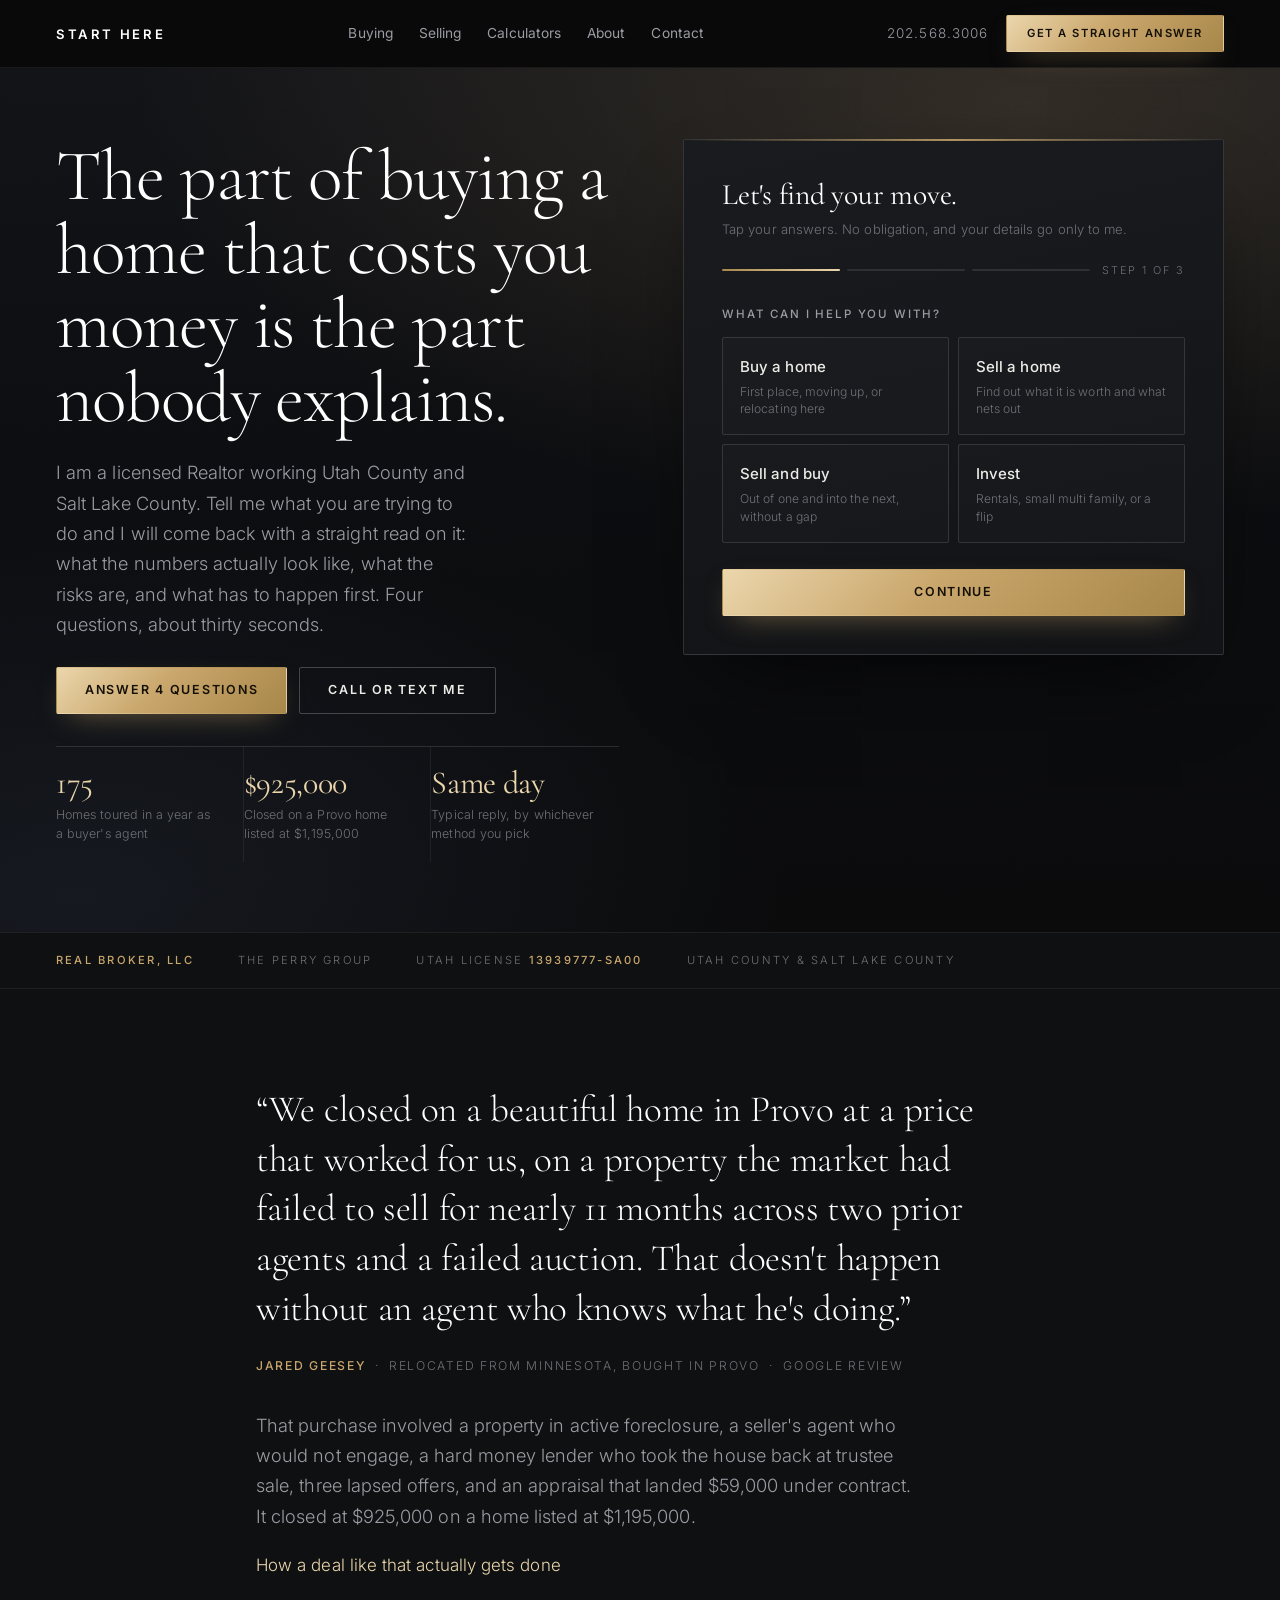
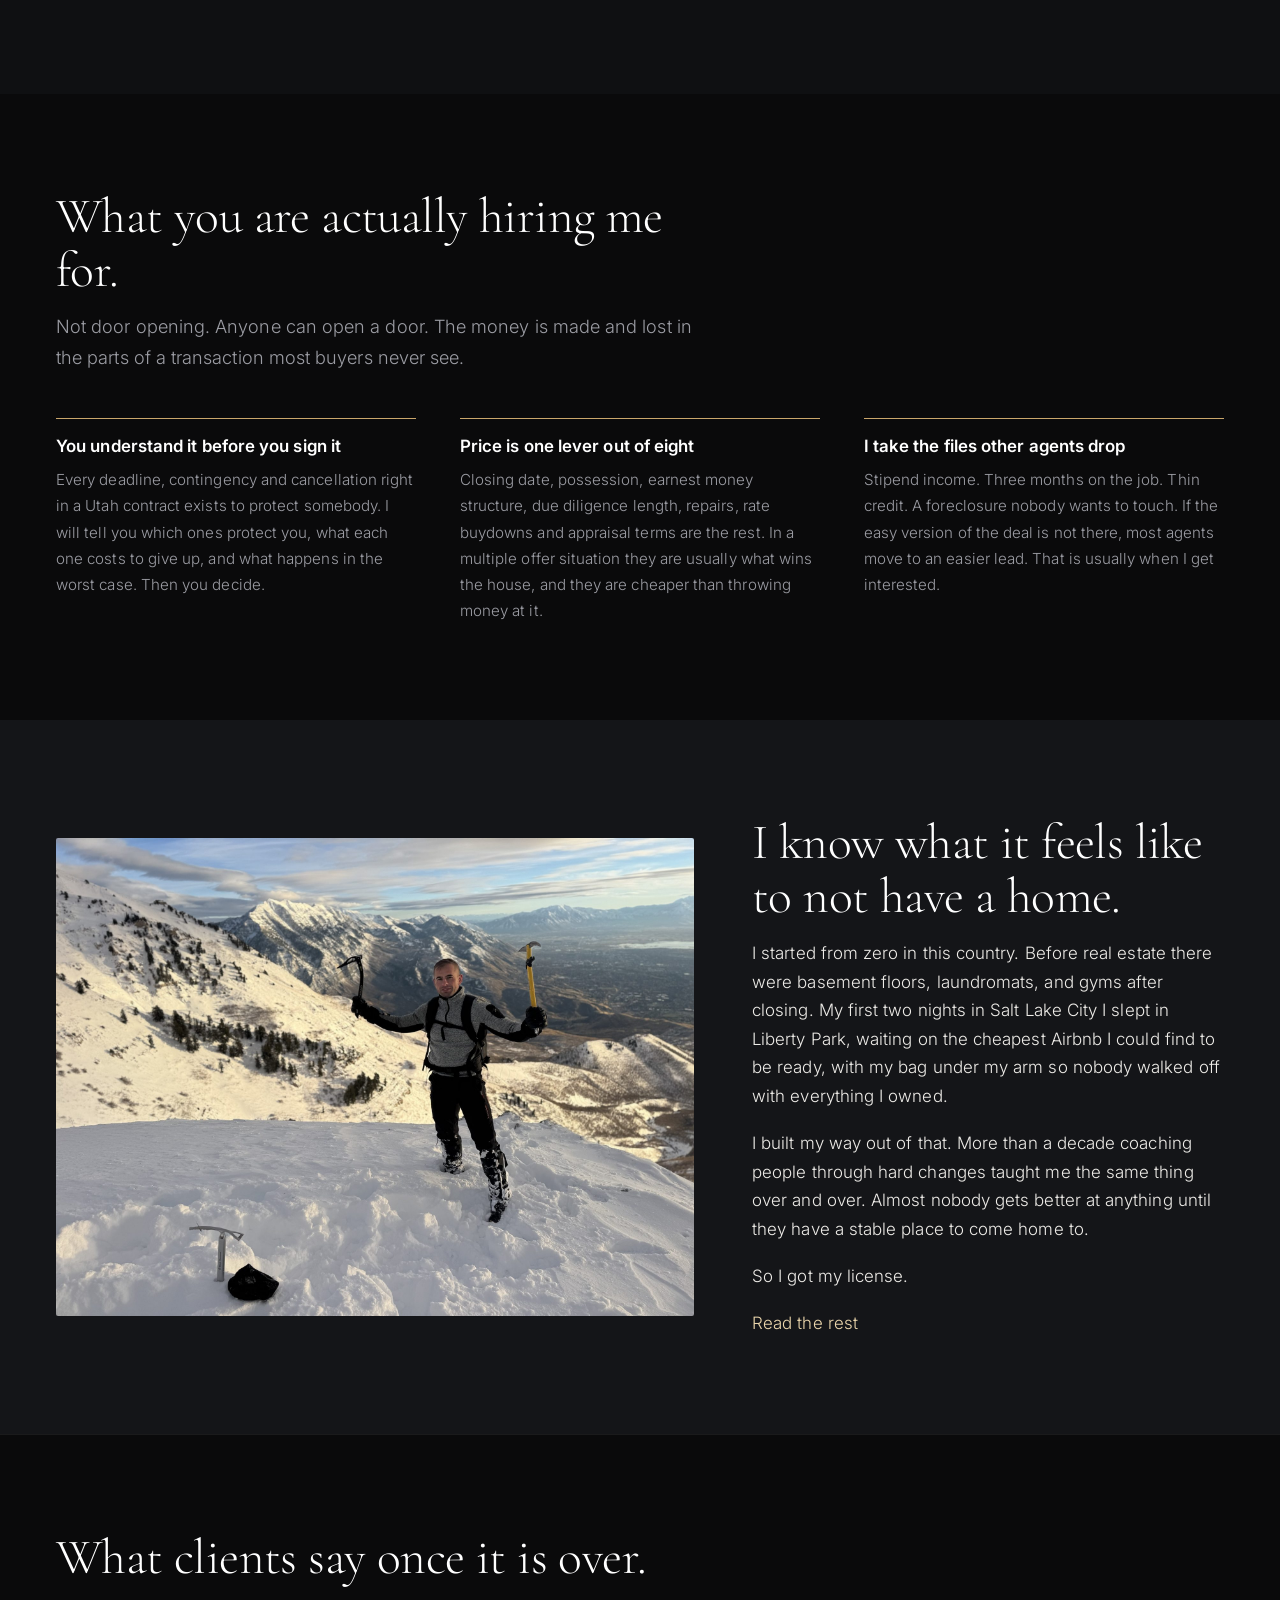
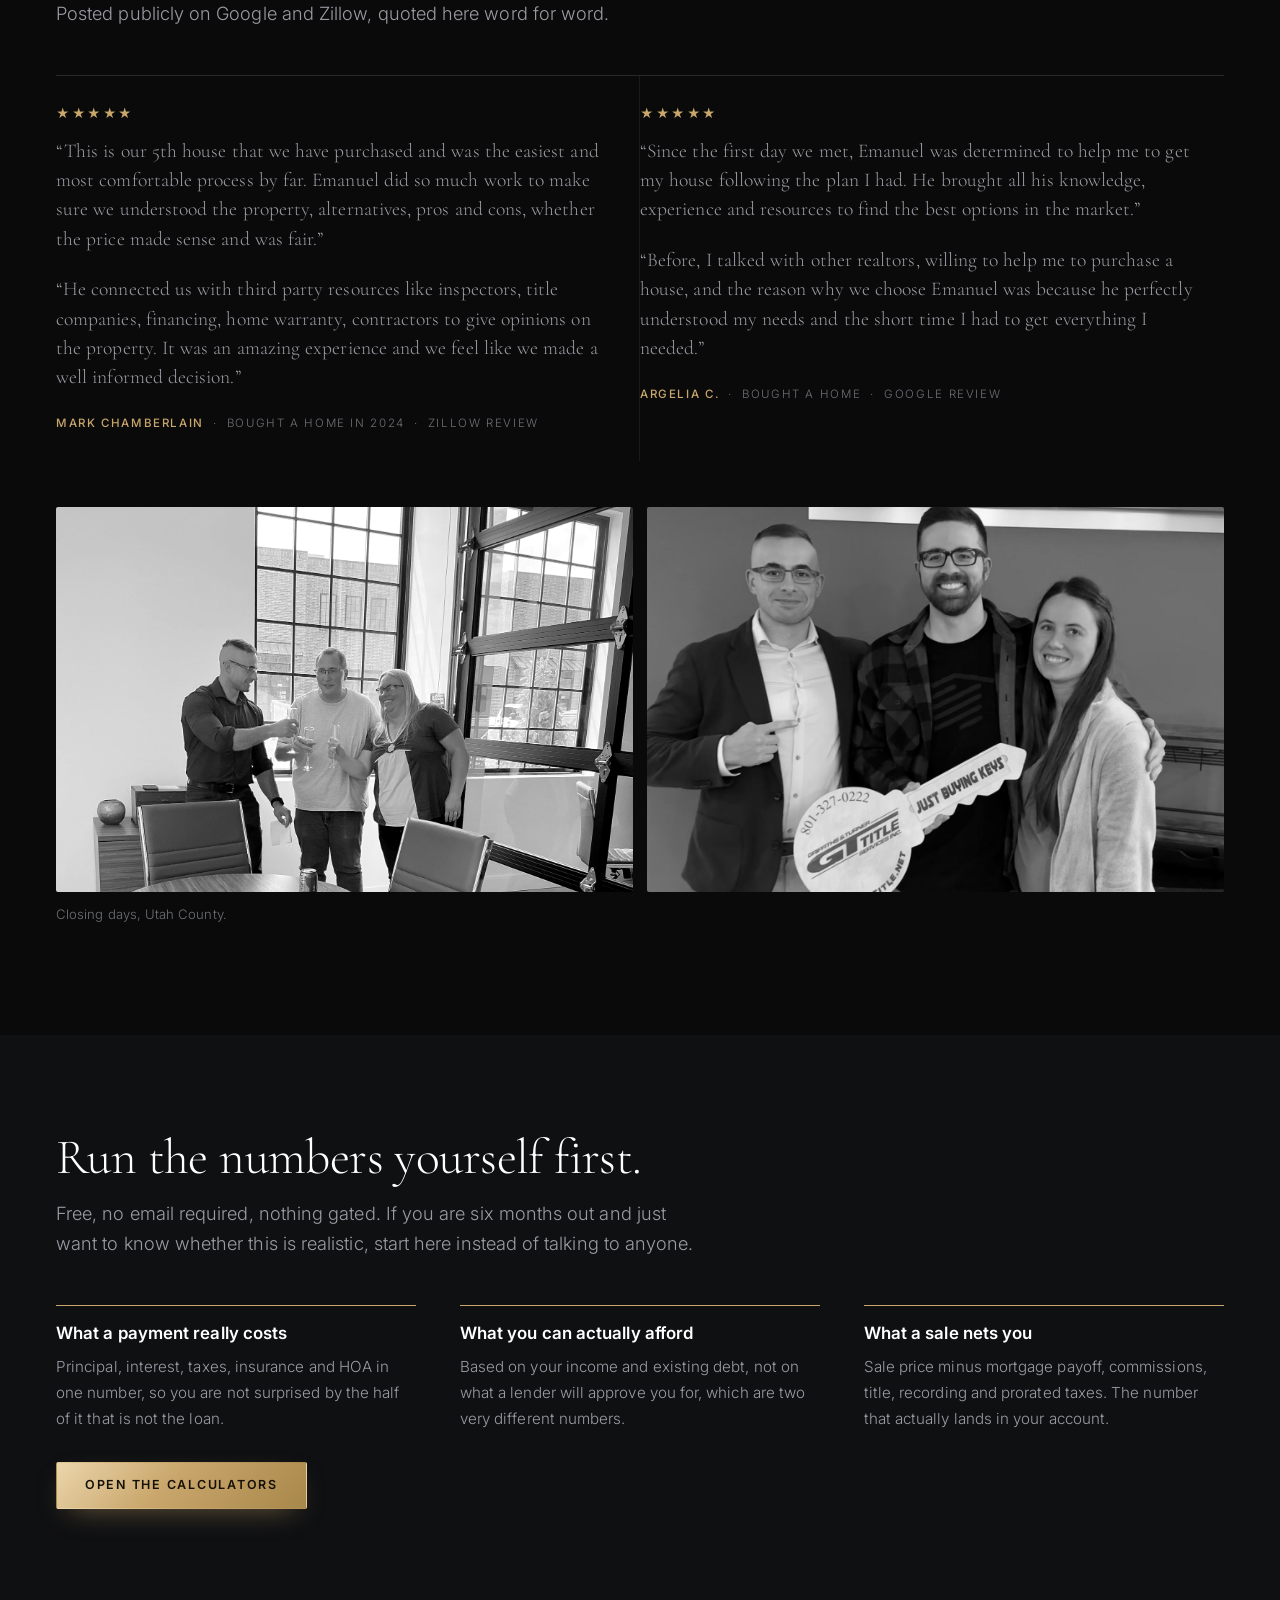
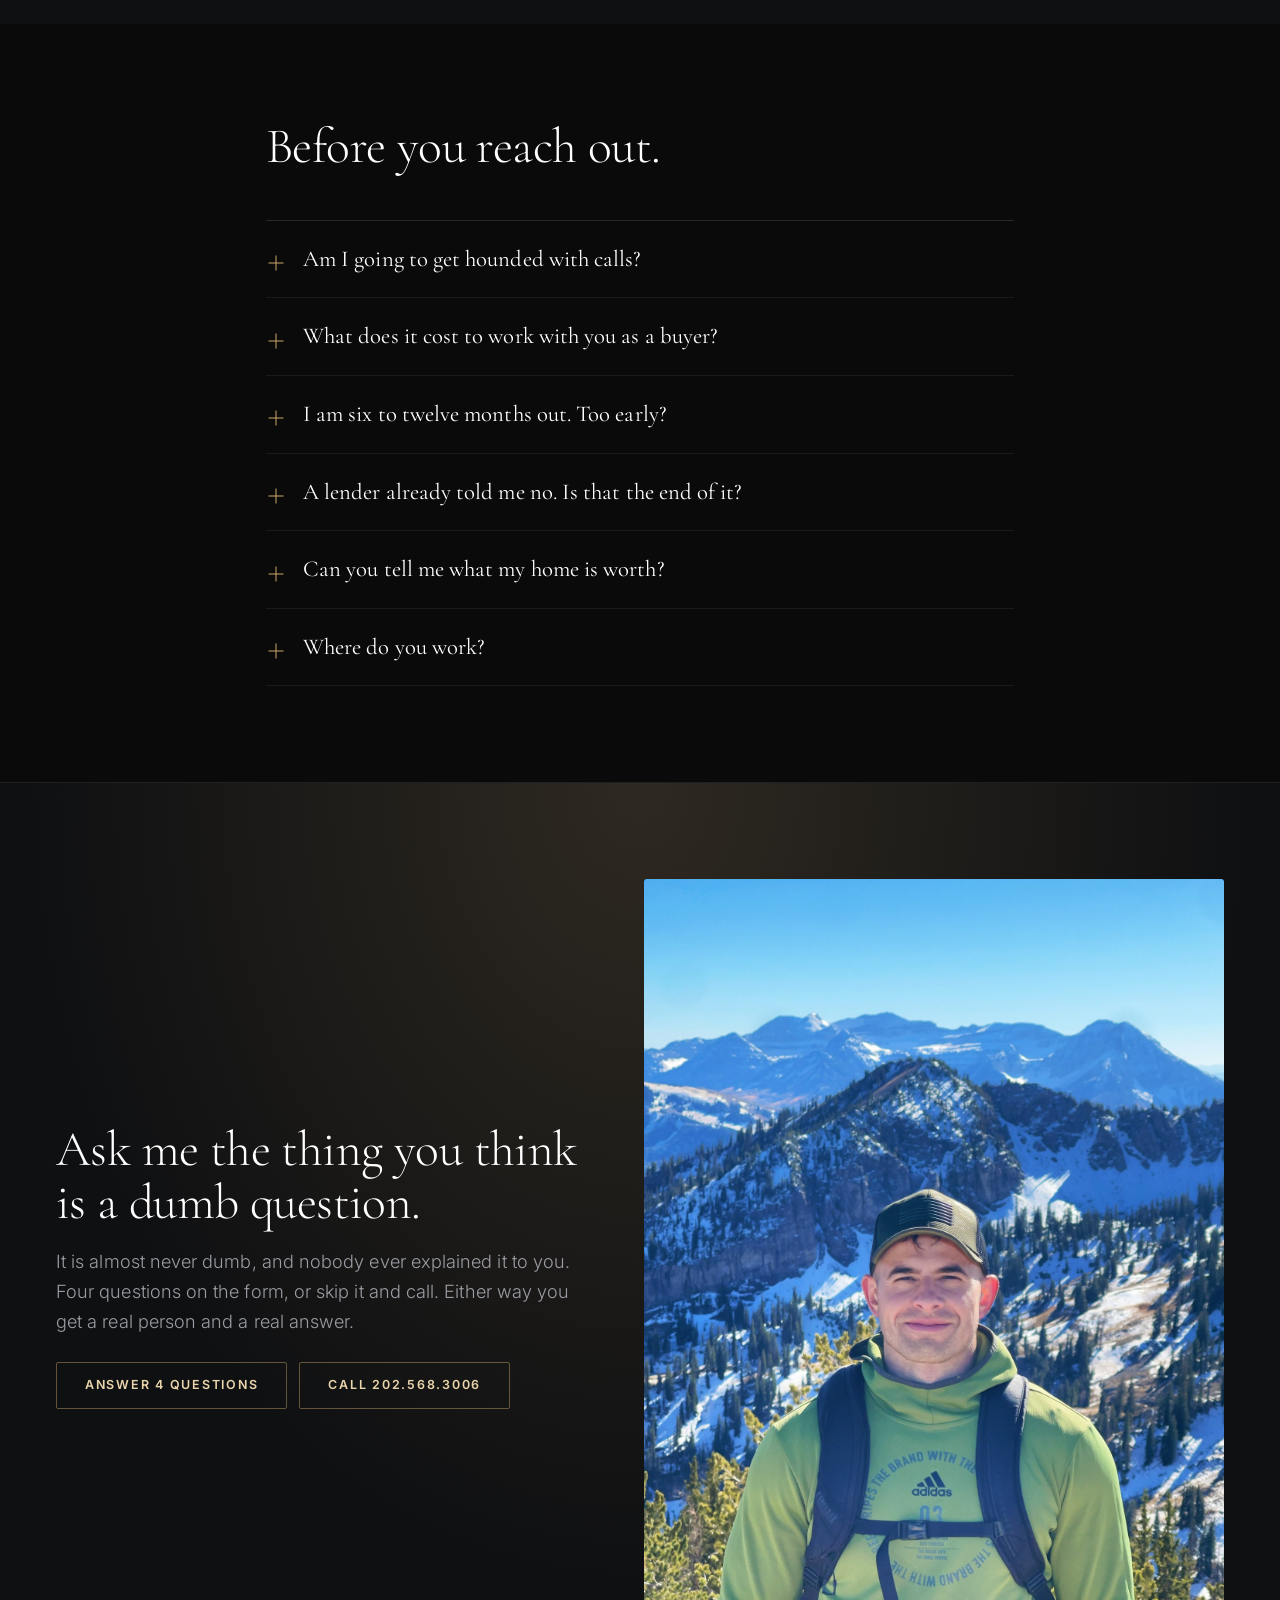
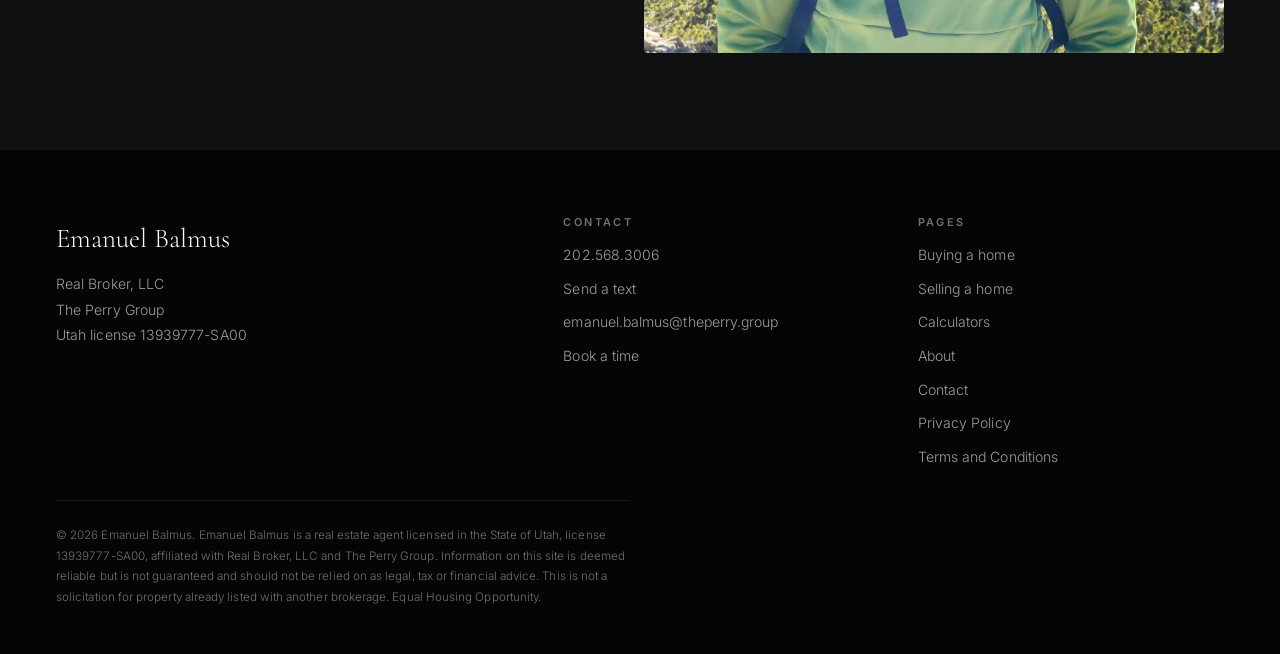
==== commit c07fce11: "Add files via upload" ====
--- a/index.html
+++ b/index.html
@@ -11,7 +11,7 @@
 <meta property="og:type" content="website">
 <meta property="og:title" content="Emanuel Balmus | Realtor in Utah County &amp; Salt Lake County">
 <meta property="og:description" content="The part of buying a home that costs you money is the part nobody explains. Let's fix that first.">
-<meta property="og:image" content="images/hero-wide.jpg">
+<meta property="og:image" content="https://emanuelbalmus.com/images/hero-wide.jpg">
 <meta property="og:site_name" content="Emanuel Balmus, Real Broker LLC">
 
 <link rel="preconnect" href="https://fonts.googleapis.com">
@@ -19,6 +19,40 @@
 <link href="https://fonts.googleapis.com/css2?family=Cormorant+Garamond:wght@300;400;500;600&family=Inter:wght@300;400;500;600;700&display=swap" rel="stylesheet">
 <link rel="stylesheet" href="assets/site.css">
 <link rel="icon" href="data:image/svg+xml,%3Csvg xmlns='http://www.w3.org/2000/svg' viewBox='0 0 64 64'%3E%3Crect width='64' height='64' fill='%230A0A0B'/%3E%3Ctext x='32' y='44' font-family='Georgia,serif' font-size='32' fill='%23C9A66B' text-anchor='middle'%3EEB%3C/text%3E%3C/svg%3E">
+<script type="application/ld+json">
+{
+  "@context": "https://schema.org",
+  "@type": "RealEstateAgent",
+  "@id": "https://emanuelbalmus.com/#agent",
+  "name": "Emanuel Balmus",
+  "url": "https://emanuelbalmus.com/",
+  "image": "https://emanuelbalmus.com/images/hero-wide.jpg",
+  "telephone": "+1-202-568-3006",
+  "email": "emanuel.balmus@theperry.group",
+  "description": "Licensed Utah real estate agent working with buyers in Utah County and Salt Lake County. Explains the whole process, the contract protections and what each term costs, before asking anyone to commit.",
+  "knowsLanguage": ["en", "ro"],
+  "areaServed": [
+    { "@type": "AdministrativeArea", "name": "Utah County, Utah" },
+    { "@type": "AdministrativeArea", "name": "Salt Lake County, Utah" }
+  ],
+  "memberOf": { "@type": "Organization", "name": "The Perry Group" },
+  "parentOrganization": { "@type": "RealEstateAgent", "name": "Real Broker, LLC" },
+  "hasCredential": {
+    "@type": "EducationalOccupationalCredential",
+    "credentialCategory": "Real Estate License",
+    "identifier": "13939777-SA00",
+    "recognizedBy": { "@type": "GovernmentOrganization", "name": "Utah Division of Real Estate" }
+  },
+  "knowsAbout": [
+    "Buying a home in Utah",
+    "Writing competitive offers in a multiple offer situation",
+    "What a low appraisal means and how to negotiate it",
+    "Due diligence and inspection findings",
+    "Unpermitted basement finishes and egress requirements",
+    "Buyers turned down by a lender"
+  ]
+}
+</script>
 </head>
 
 <body>
@@ -72,7 +106,7 @@
           <span>Homes toured in a year as a buyer's agent</span>
         </div>
         <div class="fact">
-          <b>$920,000</b>
+          <b>$925,000</b>
           <span>Closed on a Provo home listed at $1,195,000</span>
         </div>
         <div class="fact">
@@ -89,9 +123,11 @@
       <div class="done" id="formDone" role="status" aria-live="polite">
         <h2 class="d3">Got it. Talk soon.</h2>
         <p>Your answers are in my inbox. I will come back to you personally, usually the
-          same day. If you want to move faster than that, call or text me right now.</p>
+          same day. If you would rather just put a time on the calendar, do that now and we
+          will talk properly.</p>
         <div class="done-links">
-          <a class="btn btn-solid" href="tel:+12025683006">Call 202.568.3006</a>
+          <a class="btn btn-solid" href="https://calendly.com/emanuelbalmus/realestate" target="_blank" rel="noopener">Book a time</a>
+          <a class="btn btn-line" href="tel:+12025683006">Call 202.568.3006</a>
           <a class="btn btn-line" href="sms:+12025683006">Send a text</a>
         </div>
       </div>
@@ -322,7 +358,7 @@
     <p class="lede" style="margin-top:34px;max-width:60ch">
       That purchase involved a property in active foreclosure, a seller's agent who would not
       engage, a hard money lender who took the house back at trustee sale, three lapsed offers,
-      and an appraisal that landed $59,000 under contract. It closed at $920,000 on a home
+      and an appraisal that landed $59,000 under contract. It closed at $925,000 on a home
       listed at $1,195,000.
     </p>
     <p><a href="buyers.html">How a deal like that actually gets done</a></p>
@@ -557,6 +593,7 @@
           <li><a href="tel:+12025683006">202.568.3006</a></li>
           <li><a href="sms:+12025683006">Send a text</a></li>
           <li><a href="mailto:emanuel.balmus@theperry.group">emanuel.balmus@theperry.group</a></li>
+          <li><a href="https://calendly.com/emanuelbalmus/realestate" target="_blank" rel="noopener">Book a time</a></li>
         </ul>
       </div>
       <div>
@@ -567,6 +604,8 @@
           <li><a href="tools.html">Calculators</a></li>
           <li><a href="story.html">About</a></li>
           <li><a href="contact.html">Contact</a></li>
+          <li><a href="privacy.html">Privacy Policy</a></li>
+          <li><a href="terms.html">Terms and Conditions</a></li>
         </ul>
       </div>
     </div>
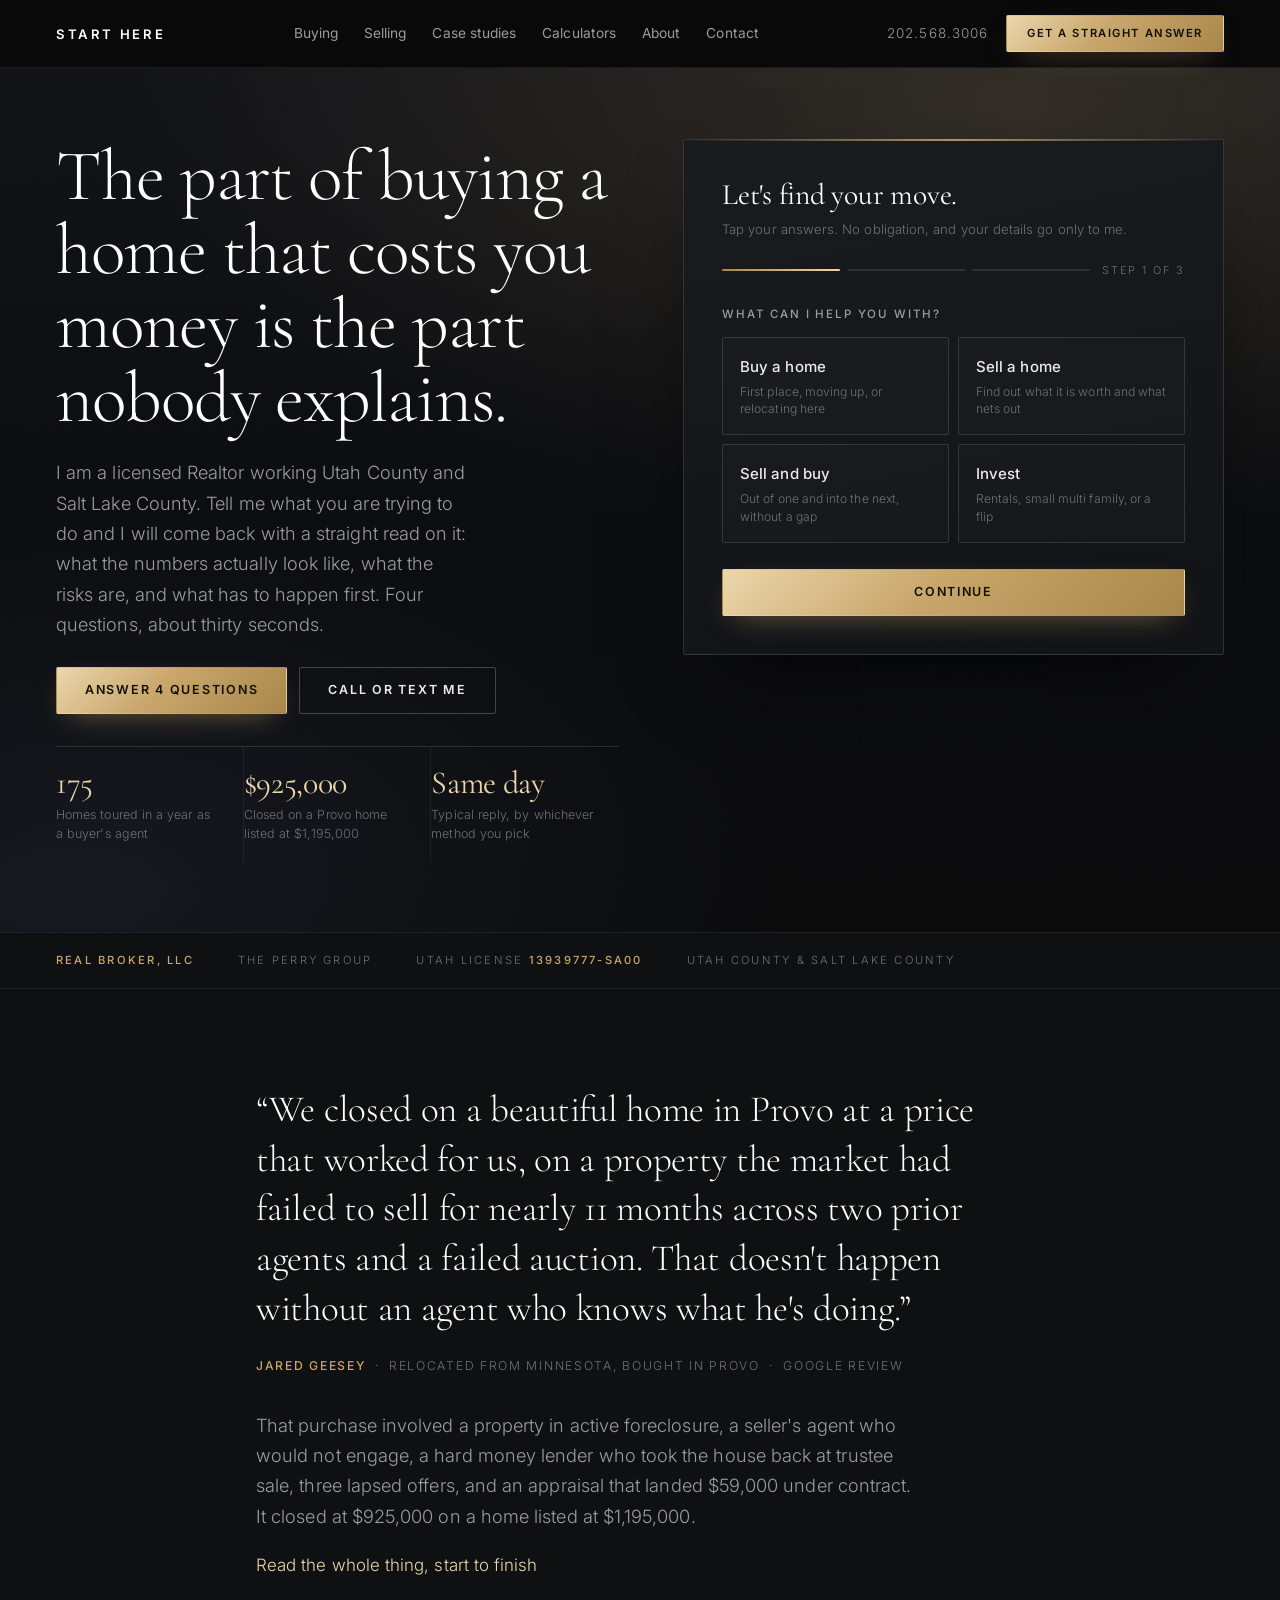
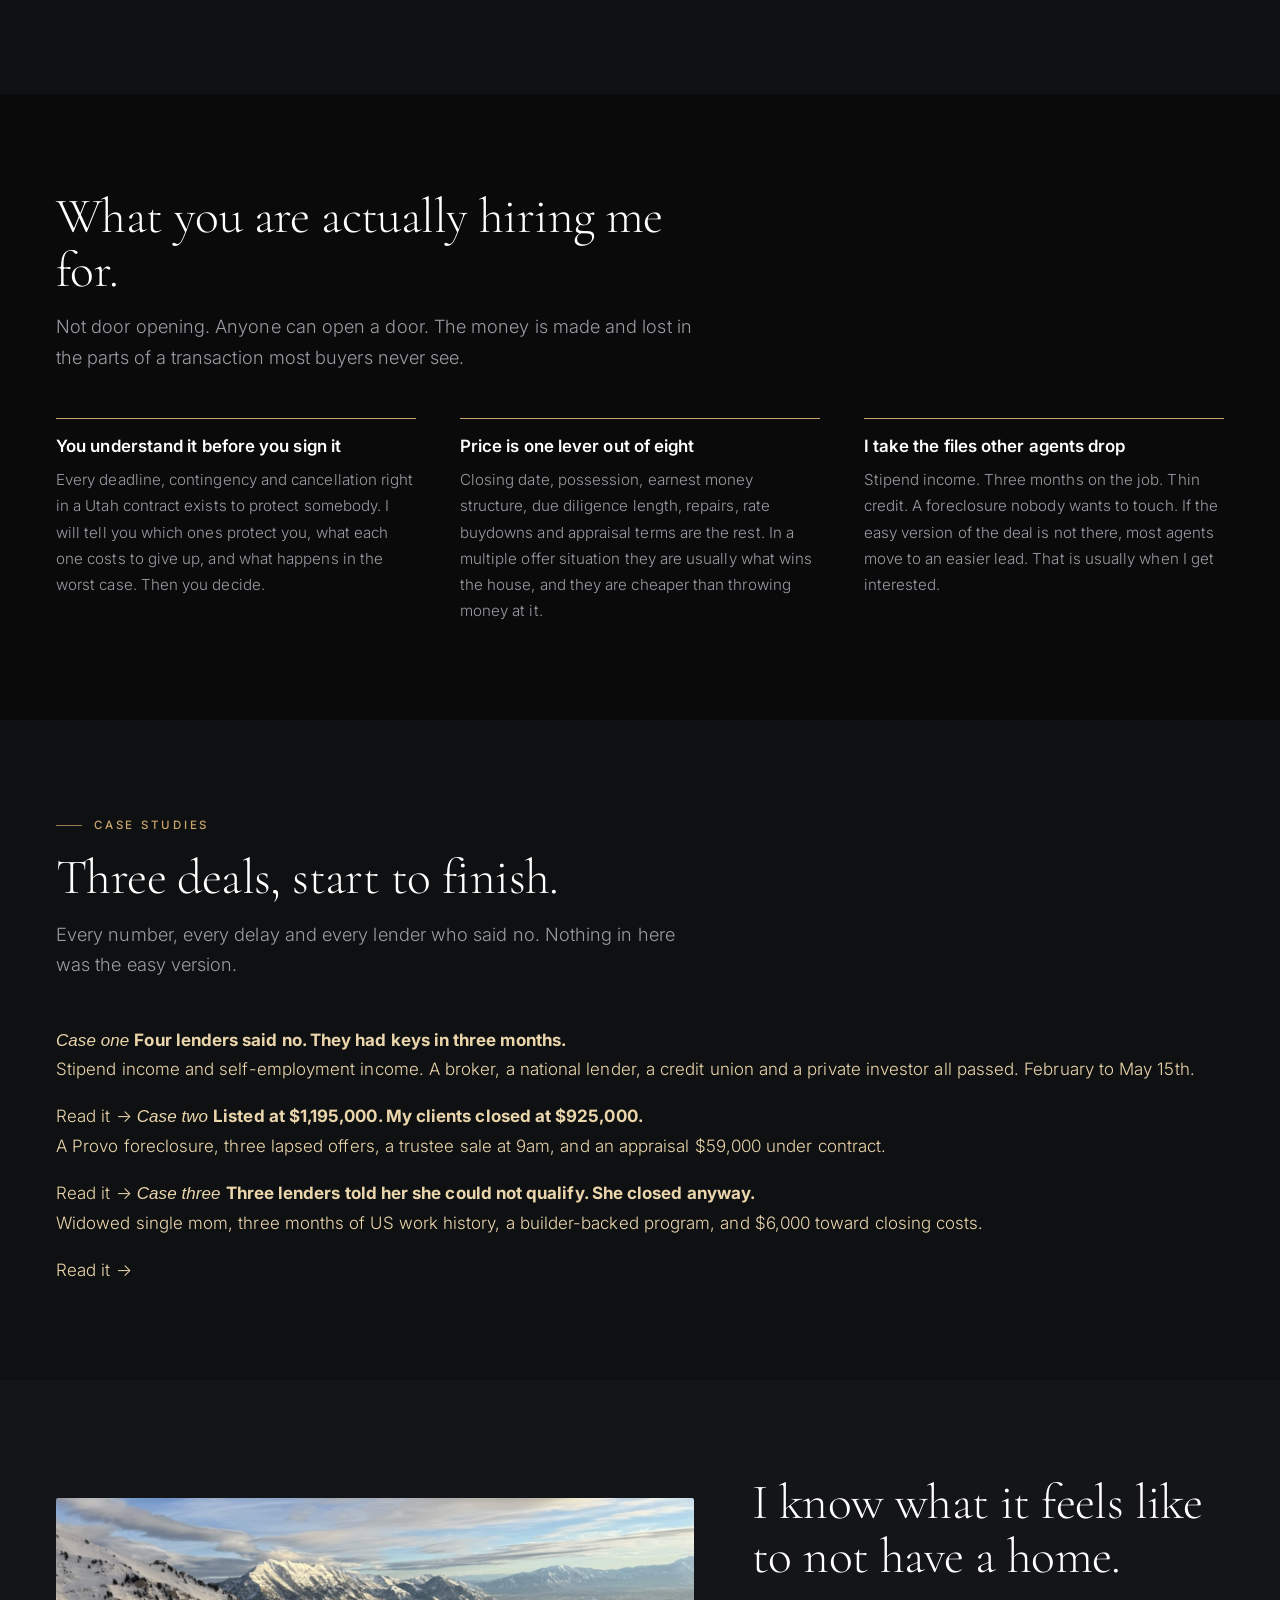
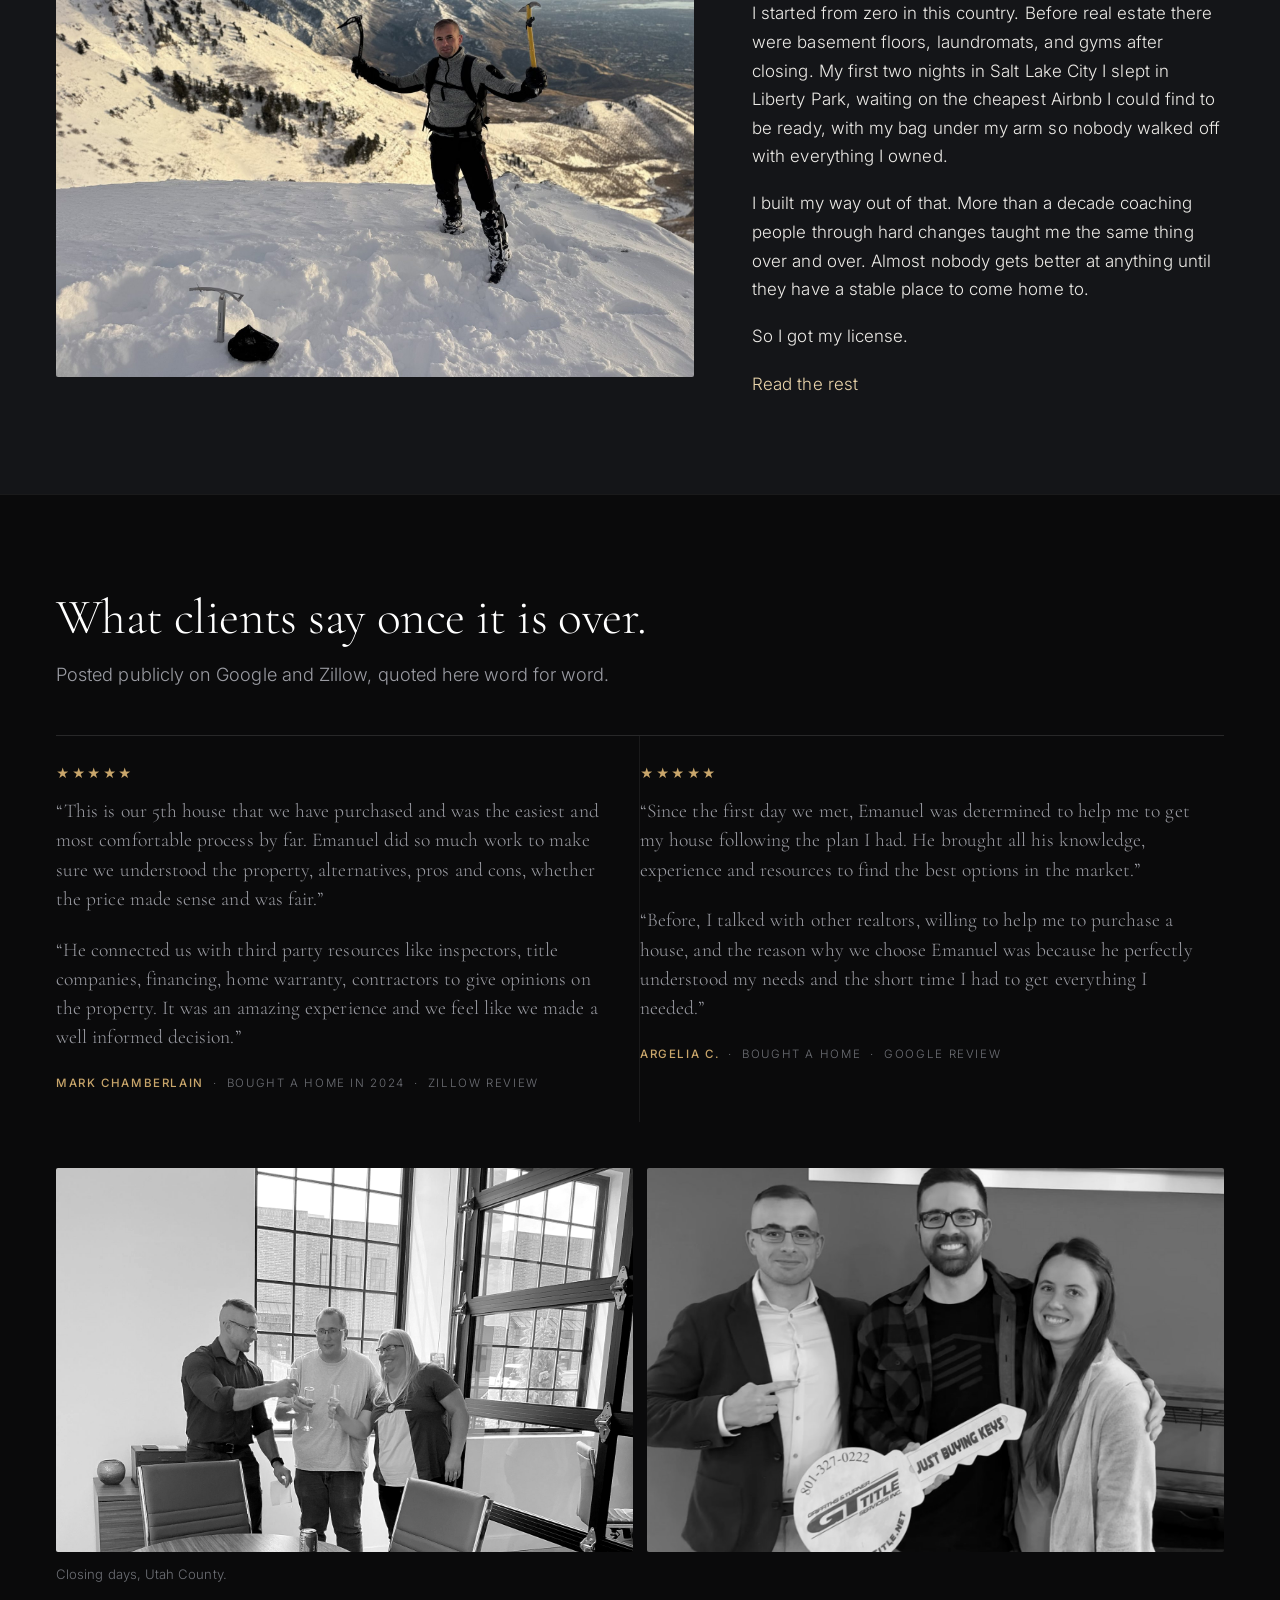
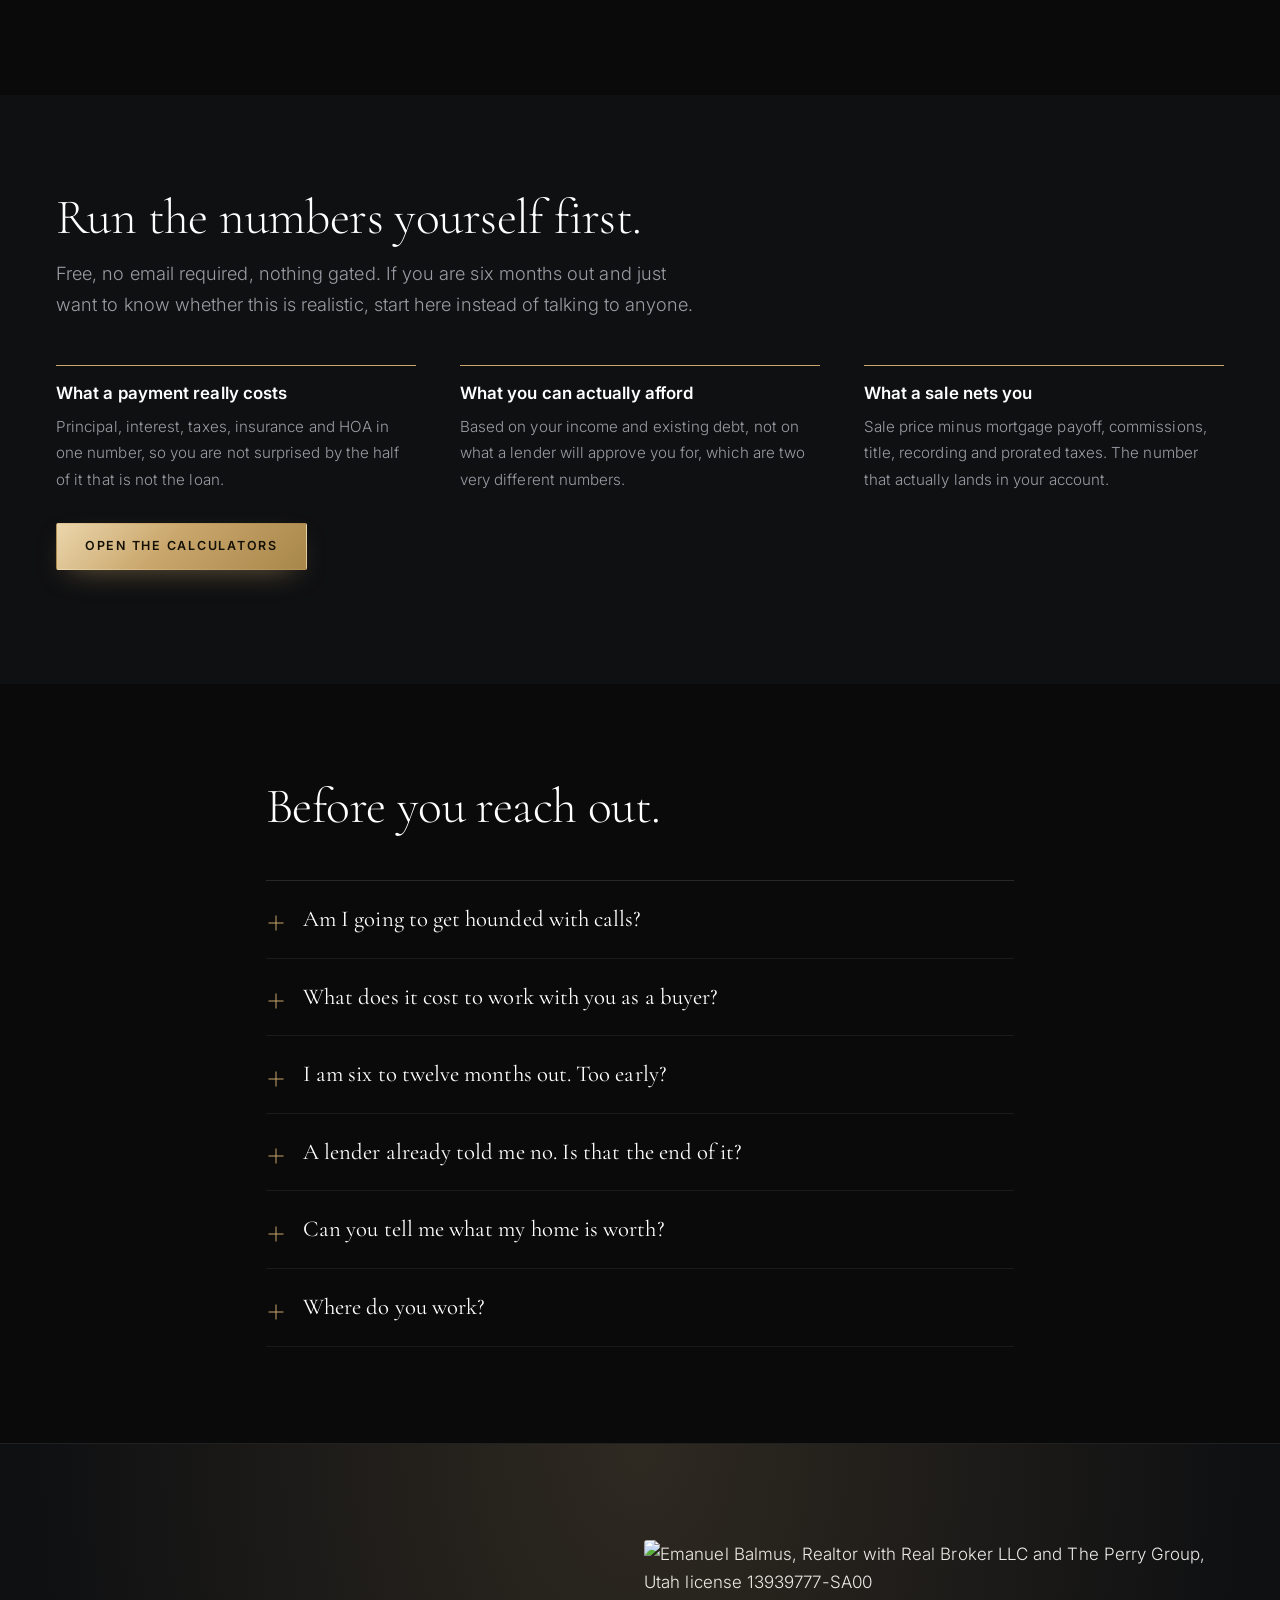
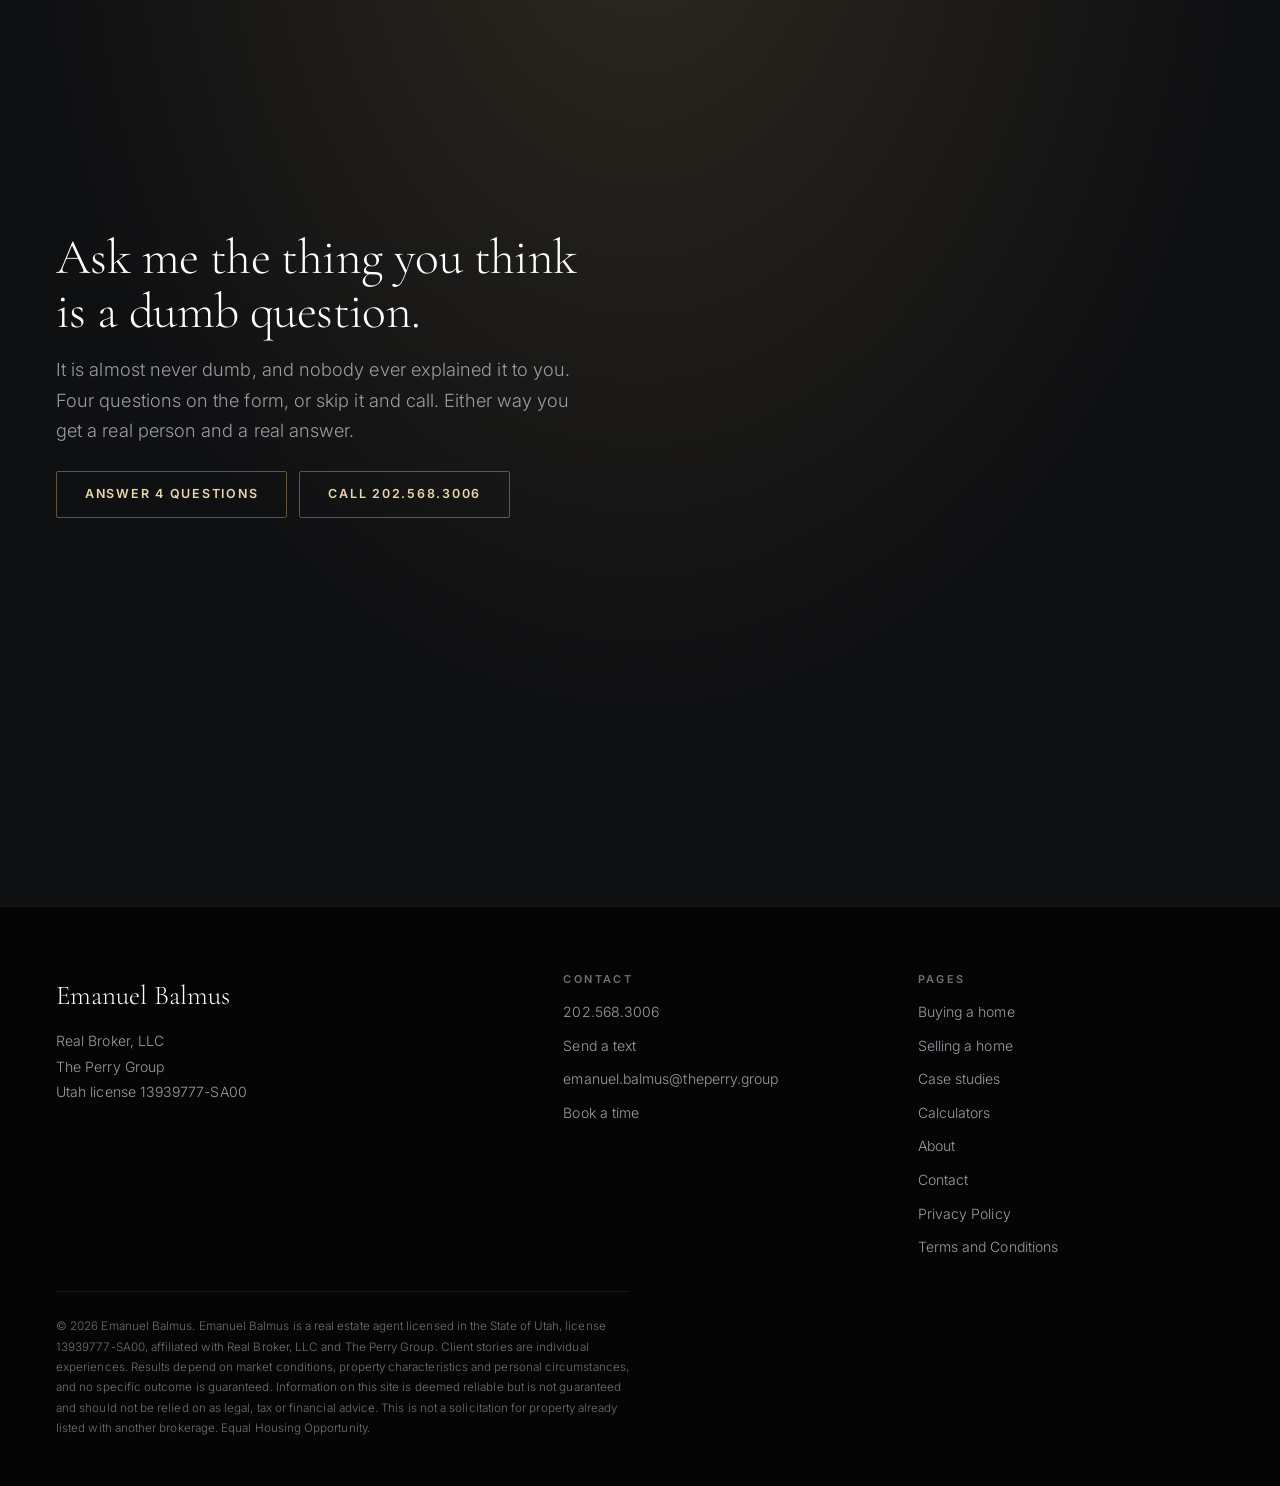
==== commit 2552a1fa: "Add files via upload" ====
--- a/index.html
+++ b/index.html
@@ -68,6 +68,7 @@
     <nav class="nav-links" id="navLinks" aria-label="Main">
       <a href="buyers.html">Buying</a>
       <a href="sellers.html">Selling</a>
+      <a href="results.html">Case studies</a>
       <a href="tools.html">Calculators</a>
       <a href="story.html">About</a>
       <a href="contact.html">Contact</a>
@@ -361,7 +362,7 @@
       and an appraisal that landed $59,000 under contract. It closed at $925,000 on a home
       listed at $1,195,000.
     </p>
-    <p><a href="buyers.html">How a deal like that actually gets done</a></p>
+    <p><a href="results.html">Read the whole thing, start to finish</a></p>
   </div>
 </section>
 
@@ -393,6 +394,42 @@
           touch. If the easy version of the deal is not there, most agents move to an easier
           lead. That is usually when I get interested.</p>
       </div>
+    </div>
+  </div>
+</section>
+
+<!-- ============================ CASE STUDIES ============================ -->
+<section class="band band-wash">
+  <div class="wrap">
+    <div class="sec-head">
+      <p class="kicker">Case studies</p>
+      <h2 class="d2">Three deals, start to finish.</h2>
+      <p class="lede">Every number, every delay and every lender who said no. Nothing in here was
+        the easy version.</p>
+    </div>
+
+    <div class="caselist">
+      <a class="casecard" href="results.html">
+        <em>Case one</em>
+        <b>Four lenders said no. They had keys in three months.</b>
+        <p>Stipend income and self-employment income. A broker, a national lender, a credit union
+          and a private investor all passed. February to May 15th.</p>
+        <span class="more">Read it &rarr;</span>
+      </a>
+      <a class="casecard" href="results.html">
+        <em>Case two</em>
+        <b>Listed at $1,195,000. My clients closed at $925,000.</b>
+        <p>A Provo foreclosure, three lapsed offers, a trustee sale at 9am, and an appraisal
+          $59,000 under contract.</p>
+        <span class="more">Read it &rarr;</span>
+      </a>
+      <a class="casecard" href="results.html">
+        <em>Case three</em>
+        <b>Three lenders told her she could not qualify. She closed anyway.</b>
+        <p>Widowed single mom, three months of US work history, a builder-backed program, and
+          $6,000 toward closing costs.</p>
+        <span class="more">Read it &rarr;</span>
+      </a>
     </div>
   </div>
 </section>
@@ -569,8 +606,8 @@
       </div>
     </div>
     <figure style="margin:0">
-      <img src="images/portrait-casual.jpg" width="1500" height="2000" style="border-radius:3px"
-           alt="Emanuel Balmus outdoors in the Wasatch mountains">
+      <img src="images/pro-counter.jpg" width="1100" height="1650" loading="lazy" style="border-radius:3px"
+           alt="Emanuel Balmus, Realtor with Real Broker LLC and The Perry Group, Utah license 13939777-SA00">
     </figure>
   </div>
 </section>
@@ -601,6 +638,7 @@
         <ul class="foot-list">
           <li><a href="buyers.html">Buying a home</a></li>
           <li><a href="sellers.html">Selling a home</a></li>
+          <li><a href="results.html">Case studies</a></li>
           <li><a href="tools.html">Calculators</a></li>
           <li><a href="story.html">About</a></li>
           <li><a href="contact.html">Contact</a></li>
@@ -613,8 +651,10 @@
     <p class="foot-legal">
       &copy; <span class="yr">2026</span> Emanuel Balmus. Emanuel Balmus is a real estate agent
       licensed in the State of Utah, license 13939777-SA00, affiliated with Real Broker, LLC and
-      The Perry Group. Information on this site is deemed reliable but is not guaranteed and should
-      not be relied on as legal, tax or financial advice. This is not a solicitation for property
+      The Perry Group. Client stories are individual experiences. Results depend on market
+      conditions, property characteristics and personal circumstances, and no specific outcome is
+      guaranteed. Information on this site is deemed reliable but is not guaranteed and should not
+      be relied on as legal, tax or financial advice. This is not a solicitation for property
       already listed with another brokerage. Equal Housing Opportunity.
     </p>
   </div>
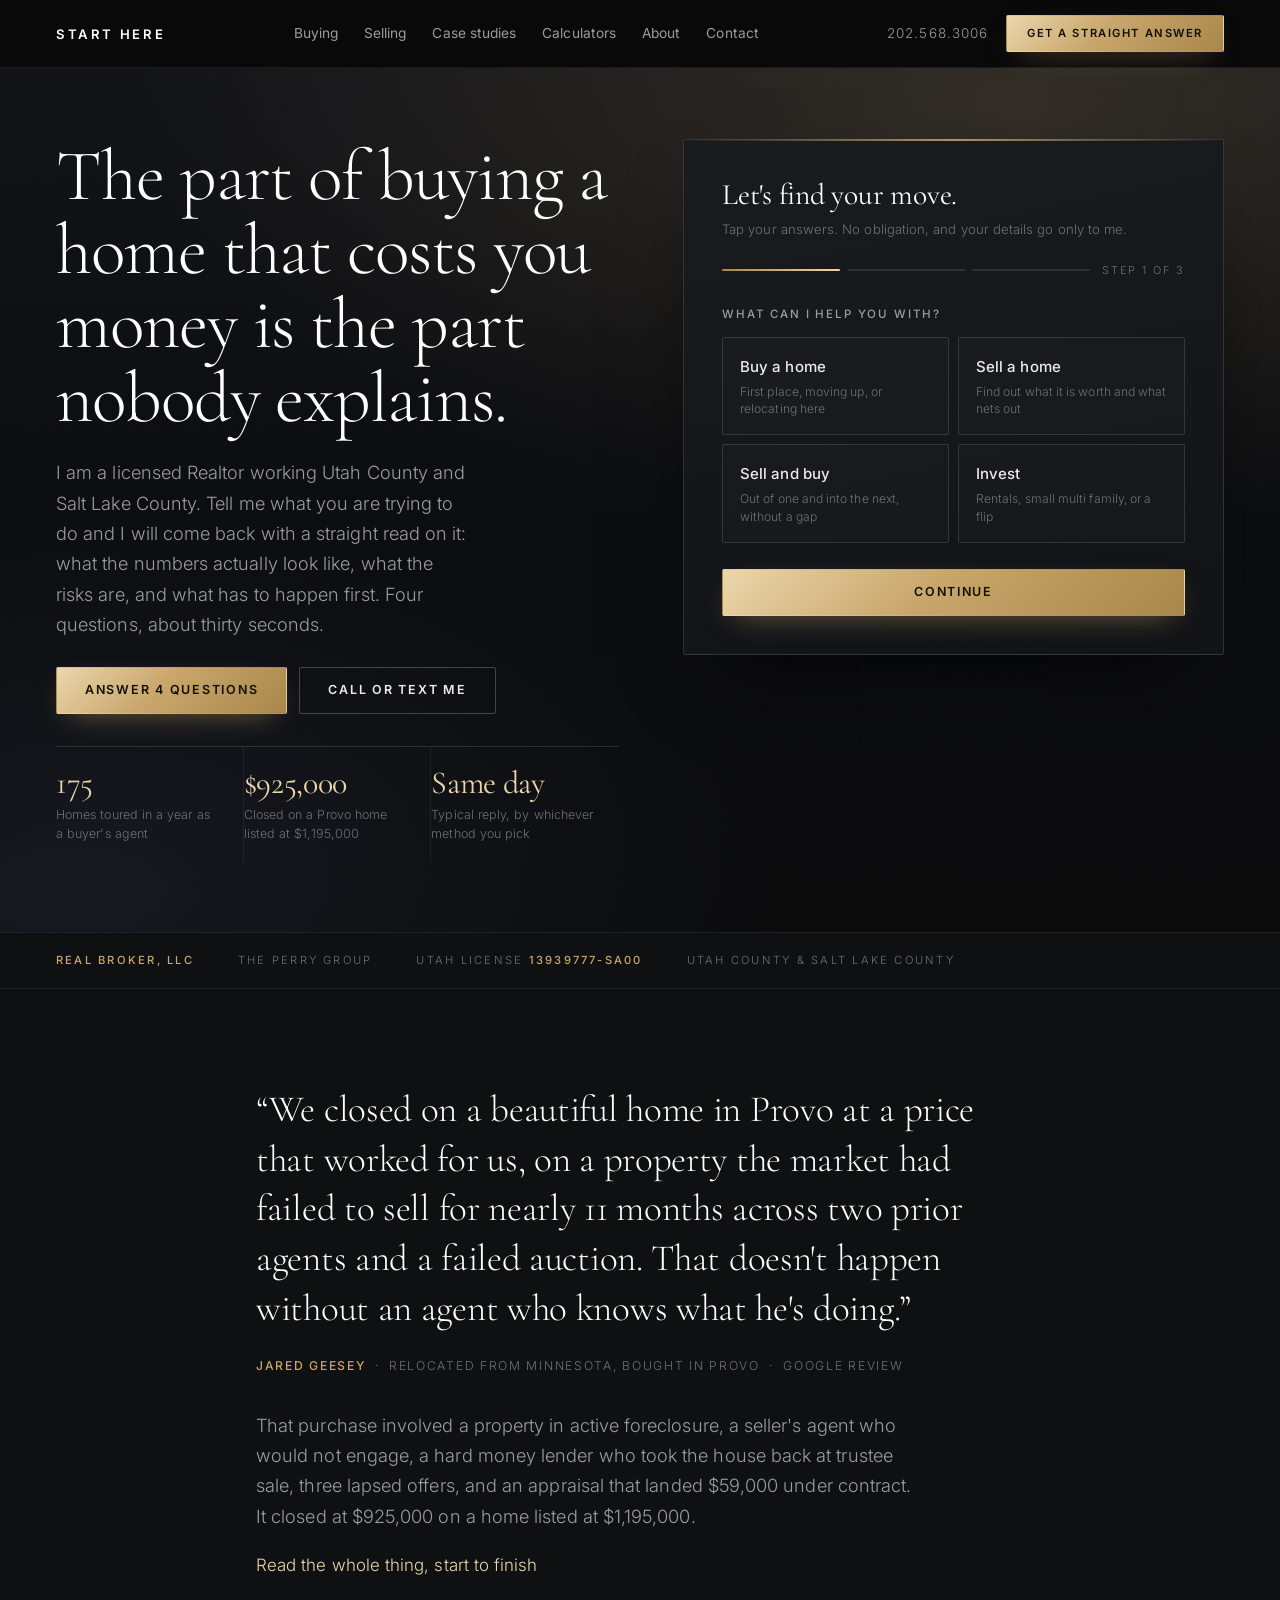
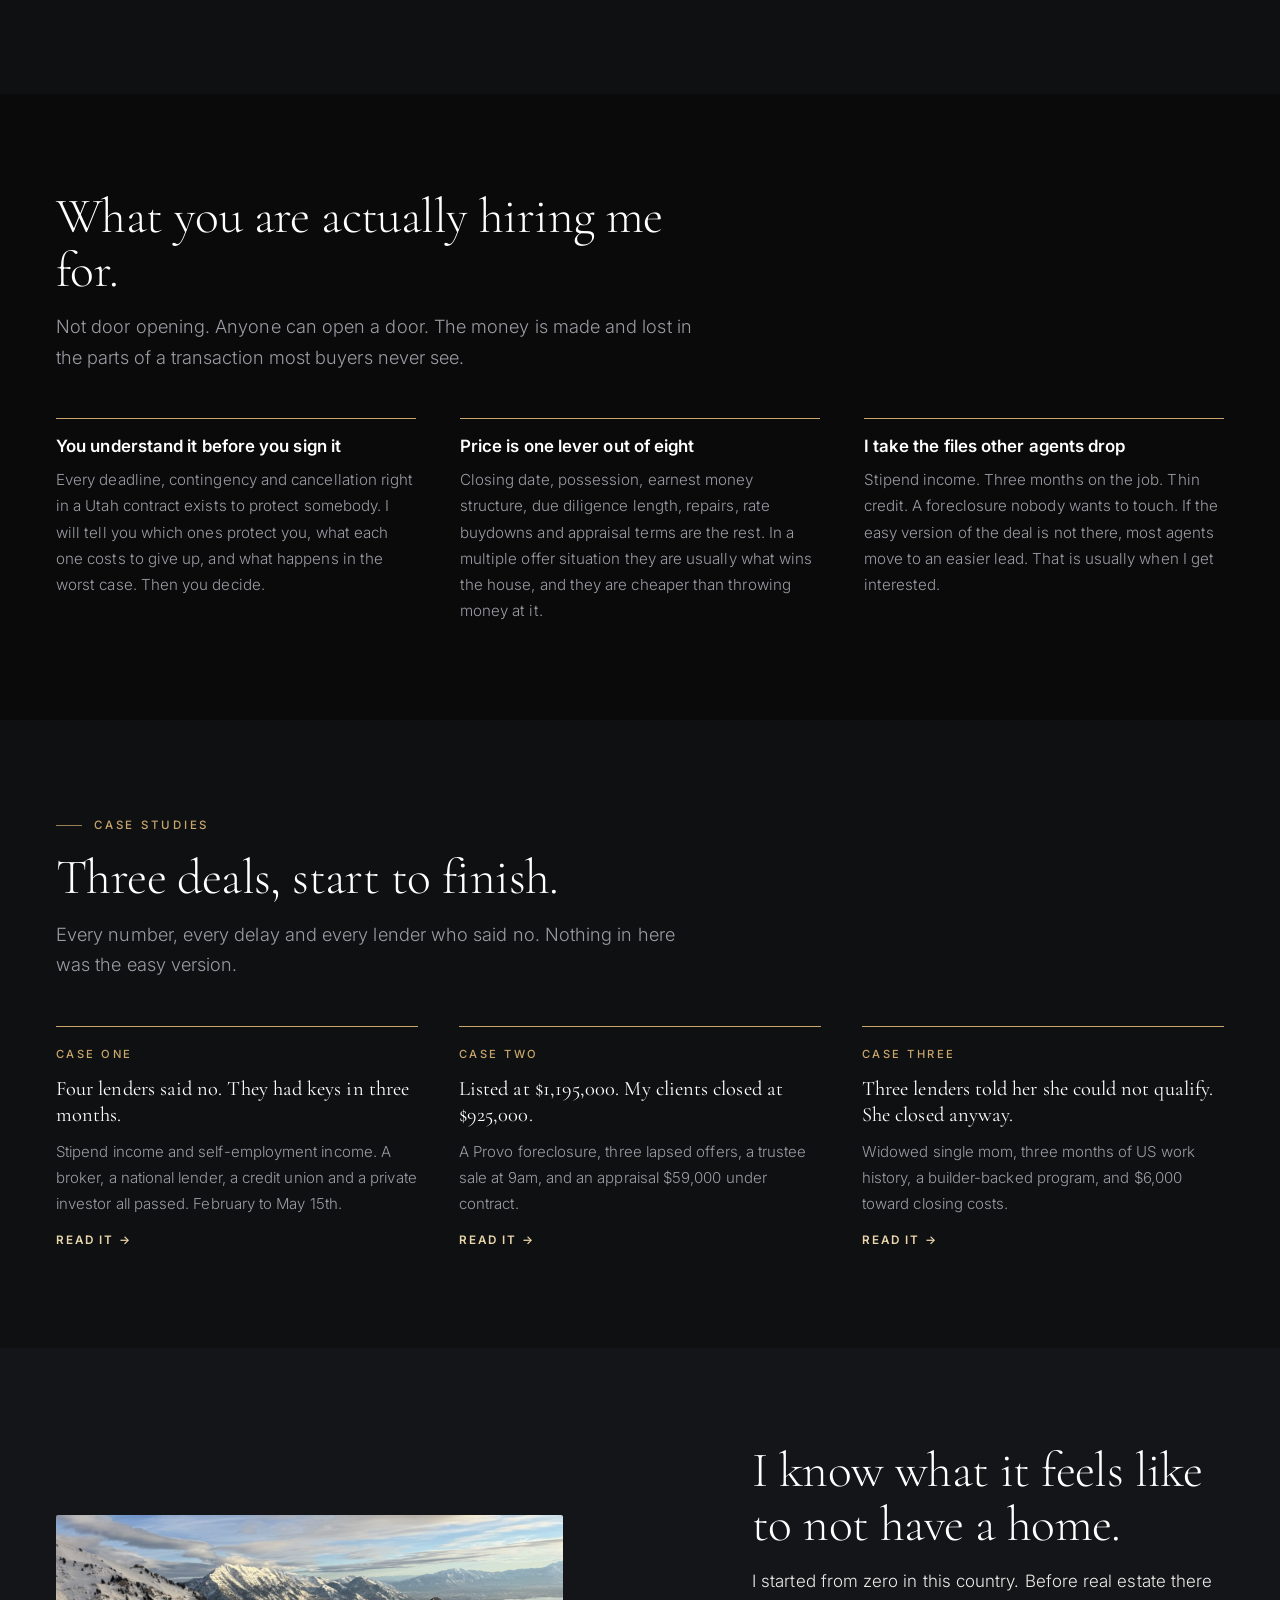
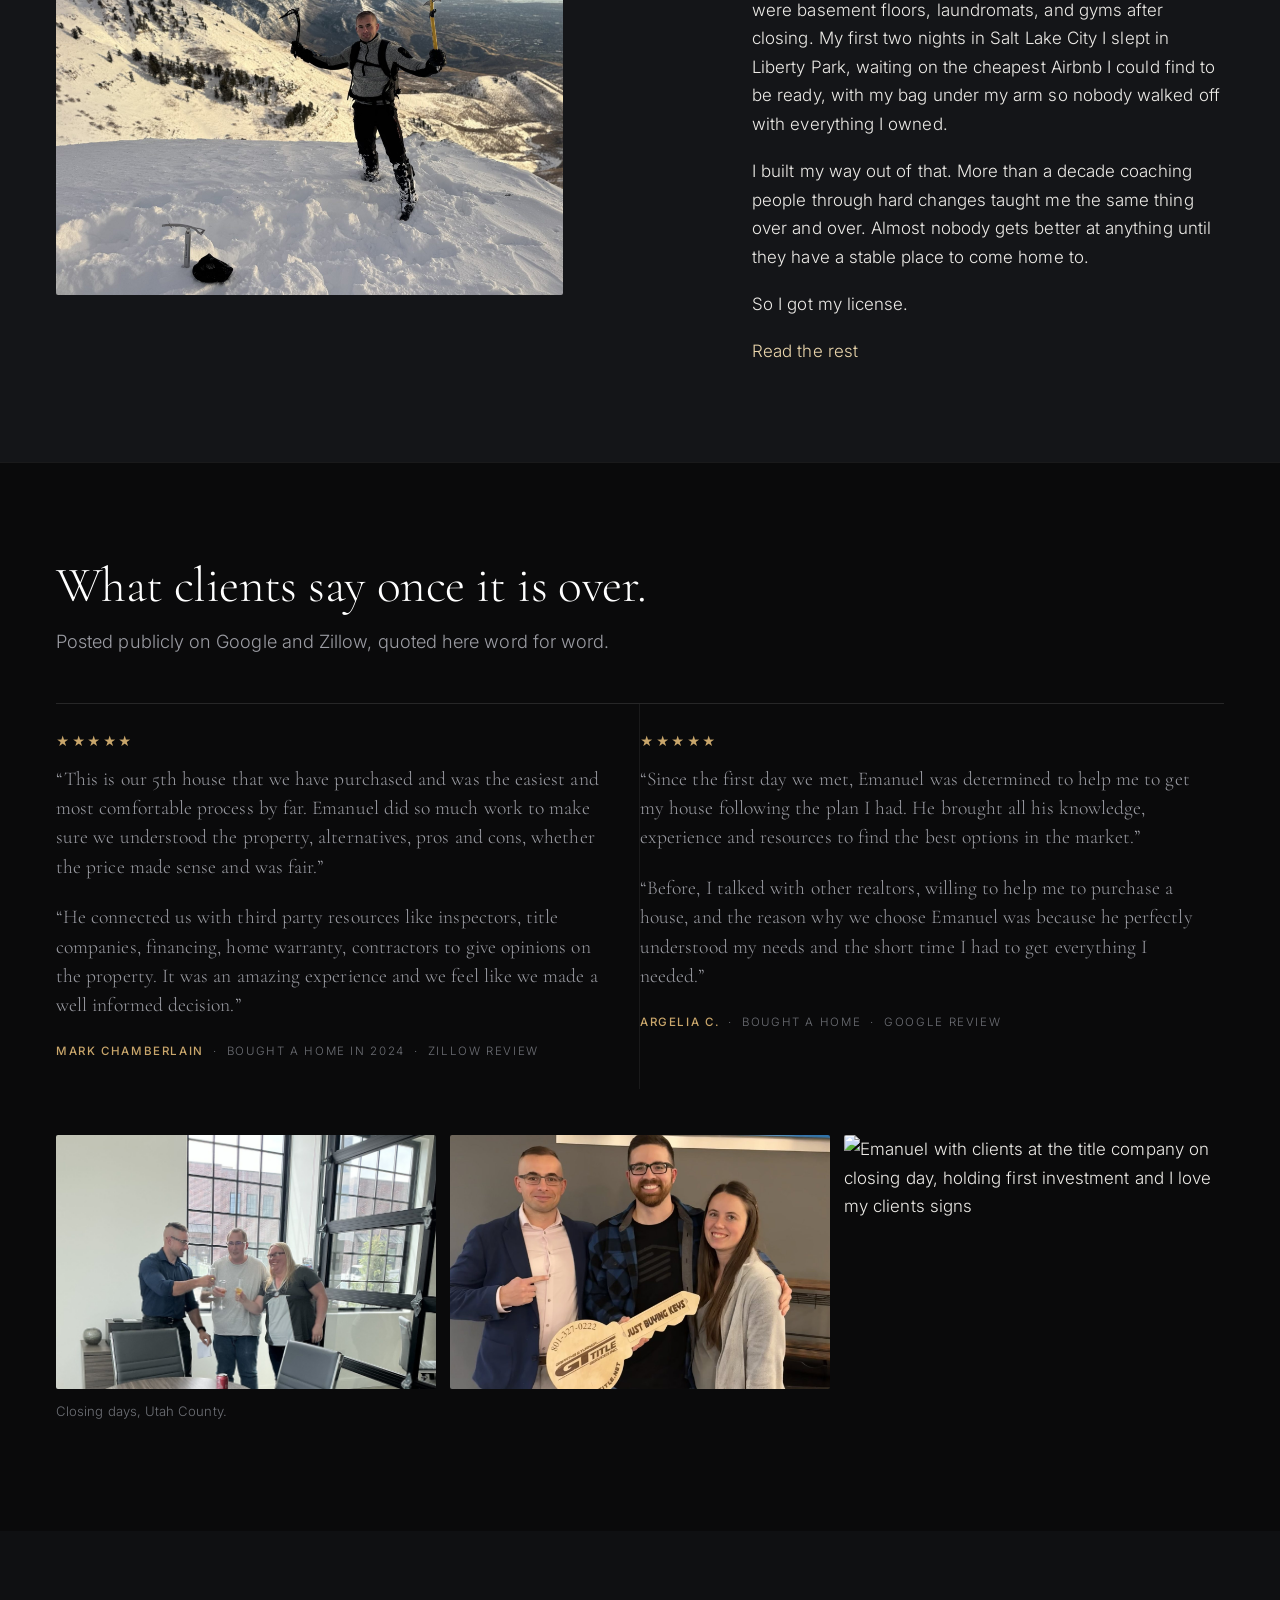
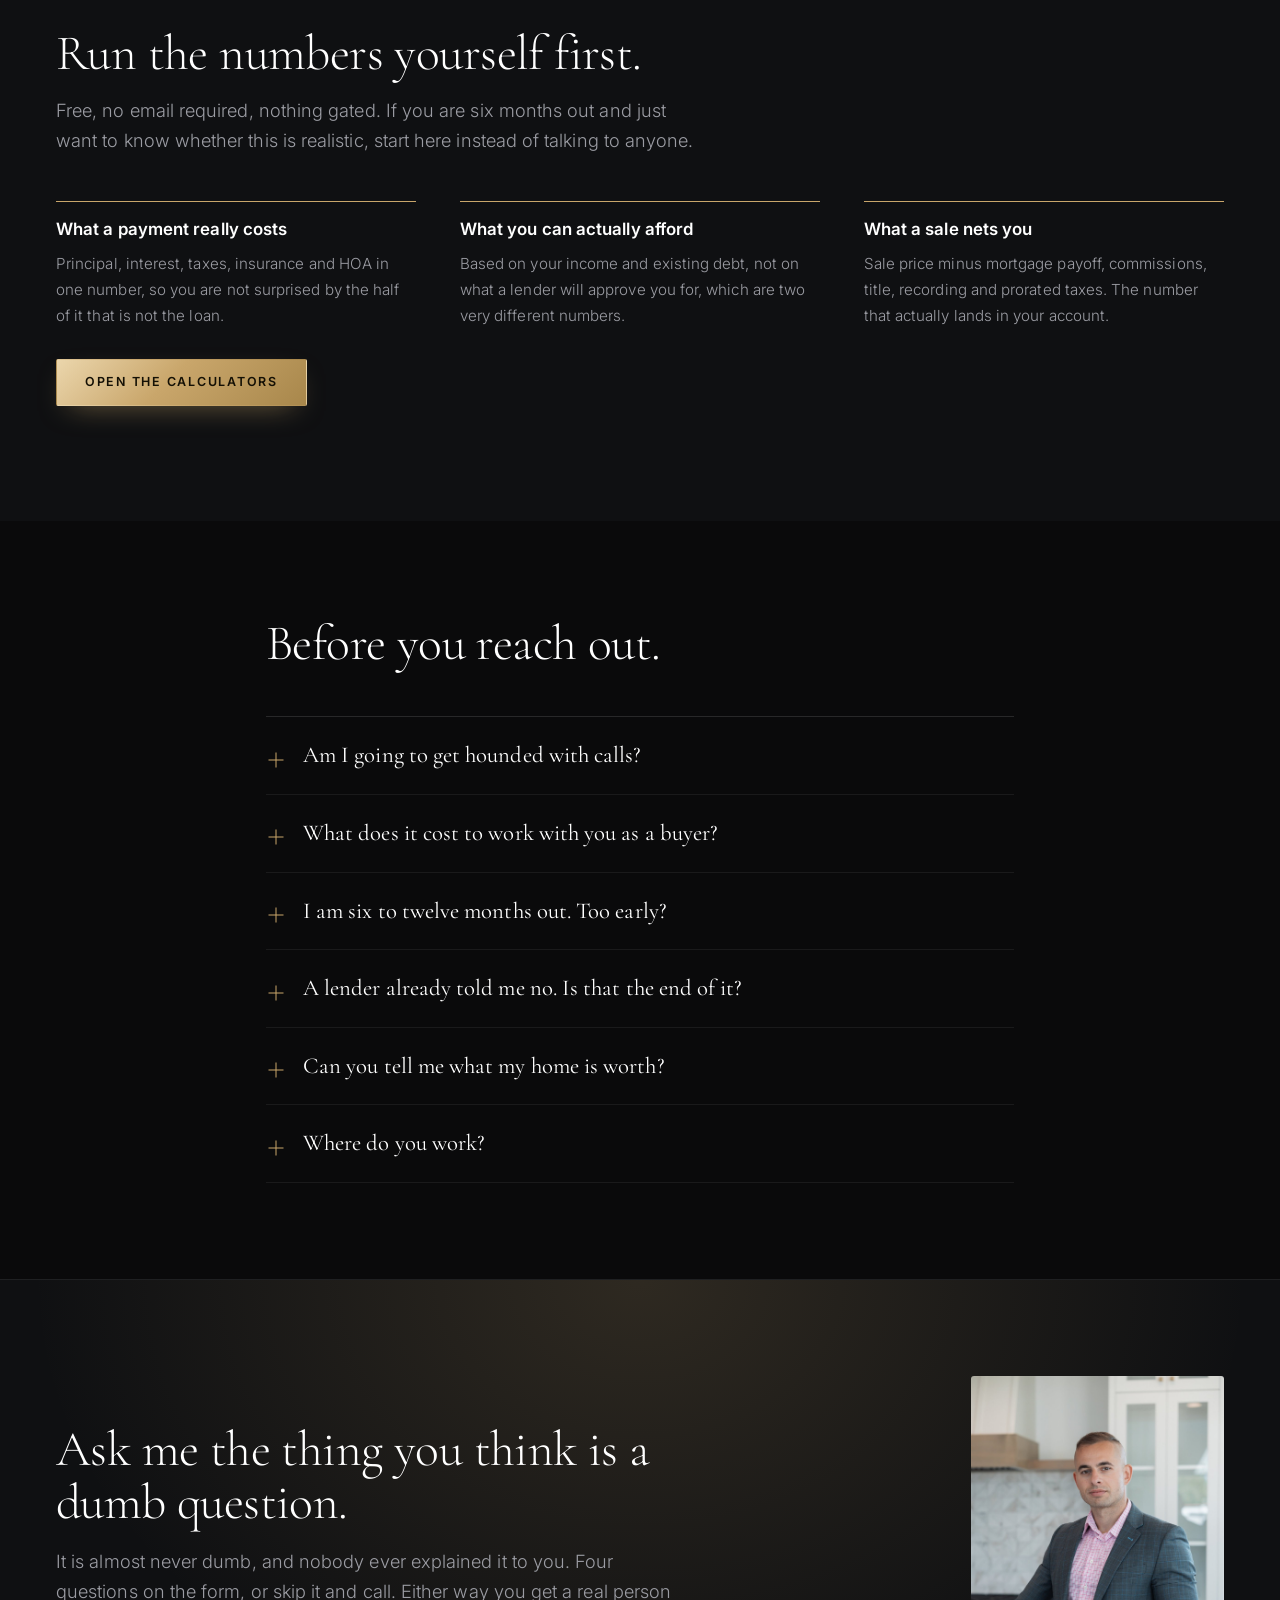
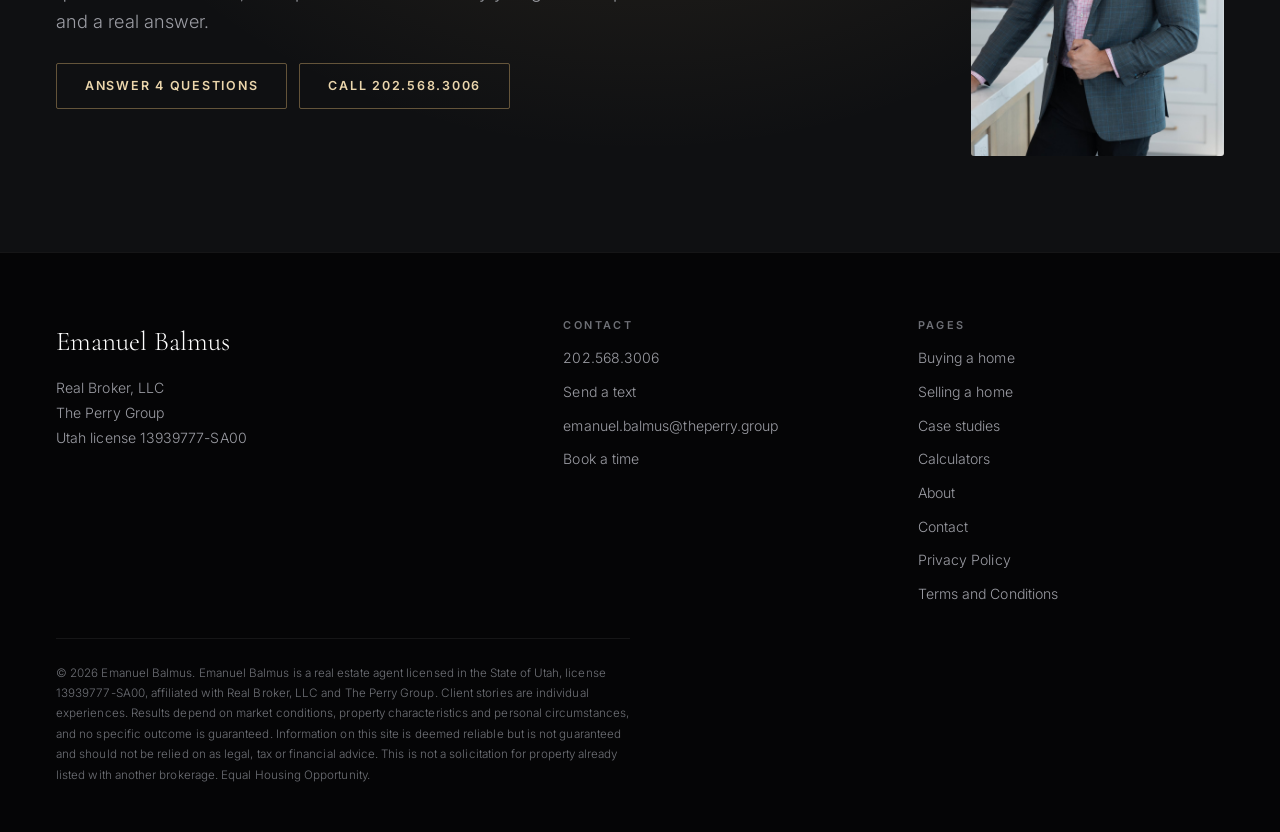
==== commit 127e0ca4: "Add files via upload" ====
--- a/index.html
+++ b/index.html
@@ -147,6 +147,10 @@
           <input type="text" name="_gotcha" class="hp" tabindex="-1" autocomplete="off" aria-hidden="true">
           <input type="hidden" name="Page Source" id="srcField" value="">
           <input type="hidden" name="Campaign" id="utmField" value="">
+          <input type="hidden" name="Consent Given" id="consentFlag" value="No">
+          <input type="hidden" name="Consent Language Shown" id="consentCopy" value="">
+          <input type="hidden" name="Consent Timestamp" id="consentTime" value="">
+          <input type="hidden" name="Consent Page" id="consentPage" value="">
 
           <!-- STEP 1 -->
           <section class="step on" data-step="1" aria-label="Step 1, what you need">
@@ -319,13 +323,21 @@
               <label class="flabel" for="notes">Anything I should know? <span class="opt">(optional)</span></label>
               <textarea class="inp" id="notes" name="Notes" rows="3" placeholder="Lease ends in October, need a yard for two dogs, been turned down by two lenders already..."></textarea>
             </div>
+            <div class="fgroup">
+              <label class="consent">
+                <input type="checkbox" id="tcpa" name="SMS and Call Consent" value="Yes">
+                <span class="consent-box" aria-hidden="true"></span>
+                <span class="consent-text" id="tcpaText">I agree that Emanuel Balmus and The Perry Group, Real Broker, LLC, may call and text me at the number above about real estate services, including messages sent using an automated system or a prerecorded voice. Consent is not a condition of buying or selling a home or of getting an answer from me. Message frequency varies, up to 10 per month. Message and data rates may apply. Reply STOP to stop, HELP for help. See the <a href="privacy.html" target="_blank" rel="noopener">Privacy Policy</a> and <a href="terms.html" target="_blank" rel="noopener">Terms</a>.</span>
+              </label>
+            </div>
             <div class="step-nav">
               <button type="button" class="back" data-back="2">Back</button>
               <button type="submit" class="btn btn-solid" id="submitBtn">Send it over</button>
             </div>
             <p class="err" id="errSend">That did not send. Please call or text 202.568.3006 and I will take care of it.</p>
-            <p class="fineprint">Your information comes straight to me. I do not sell it, share it, or
-              add you to a drip campaign you did not ask for.</p>
+            <p class="fineprint">Checking that box is optional. Either way your message reaches me and
+              I reply using the method you picked above. Your information comes straight to me. I do
+              not sell it, share it, or add you to a drip campaign you did not ask for.</p>
           </section>
         </form>
       </div>
@@ -495,6 +507,10 @@
         <img src="images/closing-c.jpg" width="1500" height="919"
              alt="Emanuel with a couple on their closing day">
       </figure>
+      <figure>
+        <img src="images/closing-clients.jpg" width="1400" height="933" loading="lazy"
+             alt="Emanuel with clients at the title company on closing day, holding first investment and I love my clients signs">
+      </figure>
     </div>
     <p class="small" style="margin-top:12px">Closing days, Utah County.</p>
   </div>
--- a/assets/site.css
+++ b/assets/site.css
@@ -29,6 +29,13 @@
   --signal-tint:rgba(201,166,107,.13);
 
   --flag:#E27E76;
+
+  /* Photo sizing. Two heights for the whole site. Nothing is cropped:
+     photos keep their own proportions and are capped so they sit level
+     with the text beside them instead of towering over it. */
+  --fig-tall:470px;   /* a photo standing on its own */
+  --fig-pair:380px;   /* a photo set beside text */
+  --fig-wide:360px;   /* phone */
 
   --serif:'Cormorant Garamond','Hoefler Text',Didot,Georgia,'Times New Roman',serif;
   --sans:'Inter',-apple-system,BlinkMacSystemFont,'Segoe UI',Roboto,Helvetica,Arial,sans-serif;
@@ -143,7 +150,7 @@
   font-size:.74rem;font-weight:600;letter-spacing:.12em;text-transform:uppercase;
   color:var(--ink);cursor:pointer;
 }
-@media(max-width:1000px){ .mark-sub{display:none;} .nav-links{gap:18px;} .head-tel{display:none;} }
+@media(max-width:1100px){ .mark-sub{display:none;} .nav-links{gap:17px;} .head-tel{display:none;} }
 @media(max-width:860px){
   .menu-btn{display:block;}
   .nav-links{
@@ -253,21 +260,43 @@
 /* ---------- Split (image + text) ---------- */
 .split{display:grid;grid-template-columns:1fr 1fr;gap:clamp(30px,4.5vw,64px);align-items:center;}
 .split-wide{grid-template-columns:1.15fr .85fr;}
-.split img{width:100%;border-radius:2px;}
-@media(max-width:860px){ .split,.split-wide{grid-template-columns:1fr;} }
+/* A tall photo beside text: let the photo column shrink to the photo,
+   so the two blocks sit next to each other instead of across a gap. */
+.split-portrait{grid-template-columns:auto 1fr;align-items:center;}
+.split-portrait > div{max-width:64ch;}
+.split img{
+  width:auto;max-width:100%;height:auto;max-height:var(--fig-pair);
+  border-radius:2px;display:block;margin-inline:0;
+}
+.split > figure{margin:0;}
+@media(max-width:860px){
+  .split,.split-wide{grid-template-columns:1fr;}
+  .split img{max-height:var(--fig-wide);}
+}
+
+/* ---------- Figure paired with text ---------- */
+.band-figure{margin:0;}
+.band-figure img{
+  width:auto;max-width:100%;height:auto;max-height:var(--fig-pair);
+  border-radius:2px;display:block;margin-inline:0;
+}
+.band-figure figcaption{margin-top:14px;max-width:60ch;}
+@media(max-width:860px){ .band-figure img{max-height:var(--fig-wide);} }
+
+/* Opt out of the height cap. Used once, for the case studies portrait. */
+.band-figure.full img{width:100%;max-height:none;}
+@media(max-width:860px){ .band-figure.full img{max-height:none;} }
 
 /* ---------- Photo row ---------- */
 .photo-row{display:grid;grid-template-columns:repeat(auto-fit,minmax(260px,1fr));gap:14px;}
 .photo-row figure{margin:0;overflow:hidden;border-radius:2px;}
 .photo-row img{
   width:100%;aspect-ratio:3/2;object-fit:cover;object-position:center 22%;
-  filter:grayscale(1) contrast(1.04);
-  transition:filter .5s var(--ease),transform .5s var(--ease);
+  transition:transform .5s var(--ease);
 }
 @media(hover:hover){
-  .photo-row figure:hover img{filter:grayscale(0) contrast(1);transform:scale(1.03);}
-}
-@media(hover:none){ .photo-row img{filter:none;} }
+  .photo-row figure:hover img{transform:scale(1.03);}
+}
 .photo-row figcaption{margin-top:8px;}
 
 /* ---------- Disclosure list ---------- */
@@ -304,7 +333,11 @@
 .prose h2{font-family:var(--serif);font-size:clamp(1.65rem,2.6vw,2.1rem);font-weight:400;
   color:#fff;margin:2.1em 0 .65em;}
 .prose figure{margin:2.6em 0;}
-.prose figure img{width:100%;height:auto;border-radius:2px;}
+.prose figure img{
+  width:auto;max-width:100%;height:auto;max-height:var(--fig-tall);
+  border-radius:2px;display:block;margin-inline:0;
+}
+@media(max-width:860px){ .prose figure img{max-height:var(--fig-wide);} }
 .prose figcaption{margin-top:10px;}
 
 /* ---------- Form card ---------- */
@@ -406,10 +439,18 @@
 .js .live.off{display:none;}
 
 /* ---------- Closing CTA block ---------- */
-.cta-block{display:grid;grid-template-columns:1fr 1.08fr;gap:clamp(26px,4vw,56px);align-items:center;}
+.cta-block{display:grid;grid-template-columns:1.15fr .85fr;gap:clamp(26px,4vw,56px);align-items:center;}
 .cta-actions{display:flex;flex-wrap:wrap;gap:12px;margin-top:26px;}
-.cta-block figure img{width:100%;height:auto;border-radius:2px;}
-@media(max-width:800px){ .cta-block{grid-template-columns:1fr;} }
+.cta-block figure{margin:0;display:flex;justify-content:flex-end;}
+.cta-block figure img{
+  width:auto;max-width:100%;height:auto;max-height:var(--fig-pair);
+  border-radius:2px;display:block;
+}
+@media(max-width:800px){
+  .cta-block{grid-template-columns:1fr;}
+  .cta-block figure{justify-content:flex-start;}
+  .cta-block figure img{max-height:var(--fig-wide);}
+}
 
 /* ---------- Footer ---------- */
 .site-foot{
@@ -462,3 +503,51 @@
 @media(prefers-reduced-motion:reduce){
   *{animation:none !important;transition:none !important;scroll-behavior:auto !important;}
 }
+
+/* ---------- Case study teasers ---------- */
+.caselist{
+  display:grid;grid-template-columns:repeat(auto-fit,minmax(275px,1fr));
+  gap:clamp(24px,3.2vw,42px);
+}
+.casecard{display:block;border-top:1px solid var(--signal);padding-top:18px;color:inherit;}
+.casecard:hover{text-decoration:none;}
+.casecard em{
+  display:block;font-style:normal;font-size:.7rem;font-weight:500;letter-spacing:.22em;
+  text-transform:uppercase;color:var(--signal);margin-bottom:13px;
+}
+.casecard b{
+  display:block;font-family:var(--serif);font-size:1.28rem;font-weight:400;line-height:1.26;
+  color:#fff;margin-bottom:11px;transition:color .25s var(--ease);
+}
+.casecard:hover b{color:var(--signal-hi);}
+.casecard p{font-size:.94rem;color:var(--graphite);line-height:1.72;margin:0;}
+.casecard .more{
+  display:inline-block;margin-top:14px;font-size:.73rem;font-weight:600;letter-spacing:.16em;
+  text-transform:uppercase;color:var(--signal-hi);
+}
+
+/* ---------- TCPA consent checkbox ---------- */
+.consent{
+  display:flex;align-items:flex-start;gap:12px;cursor:pointer;
+  border:1px solid var(--rule);border-radius:2px;padding:15px 16px;
+  background:rgba(255,255,255,.015);transition:border-color .25s var(--ease);
+}
+.consent:hover{border-color:var(--rule-soft);}
+.consent input{position:absolute;opacity:0;width:0;height:0;pointer-events:none;}
+.consent-box{
+  flex:none;width:19px;height:19px;margin-top:1px;border-radius:2px;
+  border:1px solid rgba(255,255,255,.35);position:relative;
+  transition:all .2s var(--ease);
+}
+.consent-box::after{
+  content:"";position:absolute;left:6px;top:2px;width:4px;height:9px;
+  border:solid #141005;border-width:0 2px 2px 0;transform:rotate(43deg) scale(0);
+  transition:transform .18s var(--ease);
+}
+.consent input:checked + .consent-box{background:var(--signal);border-color:var(--signal);}
+.consent input:checked + .consent-box::after{transform:rotate(43deg) scale(1);}
+.consent input:focus-visible + .consent-box{outline:2px solid var(--signal);outline-offset:3px;}
+.consent-text{font-size:.79rem;line-height:1.64;color:var(--graphite);}
+.consent-text a{color:var(--graphite);text-decoration:underline;text-underline-offset:2px;}
+.consent-text a:hover{color:var(--signal-hi);}
+.consent input:checked ~ .consent-text{color:var(--ink);}
